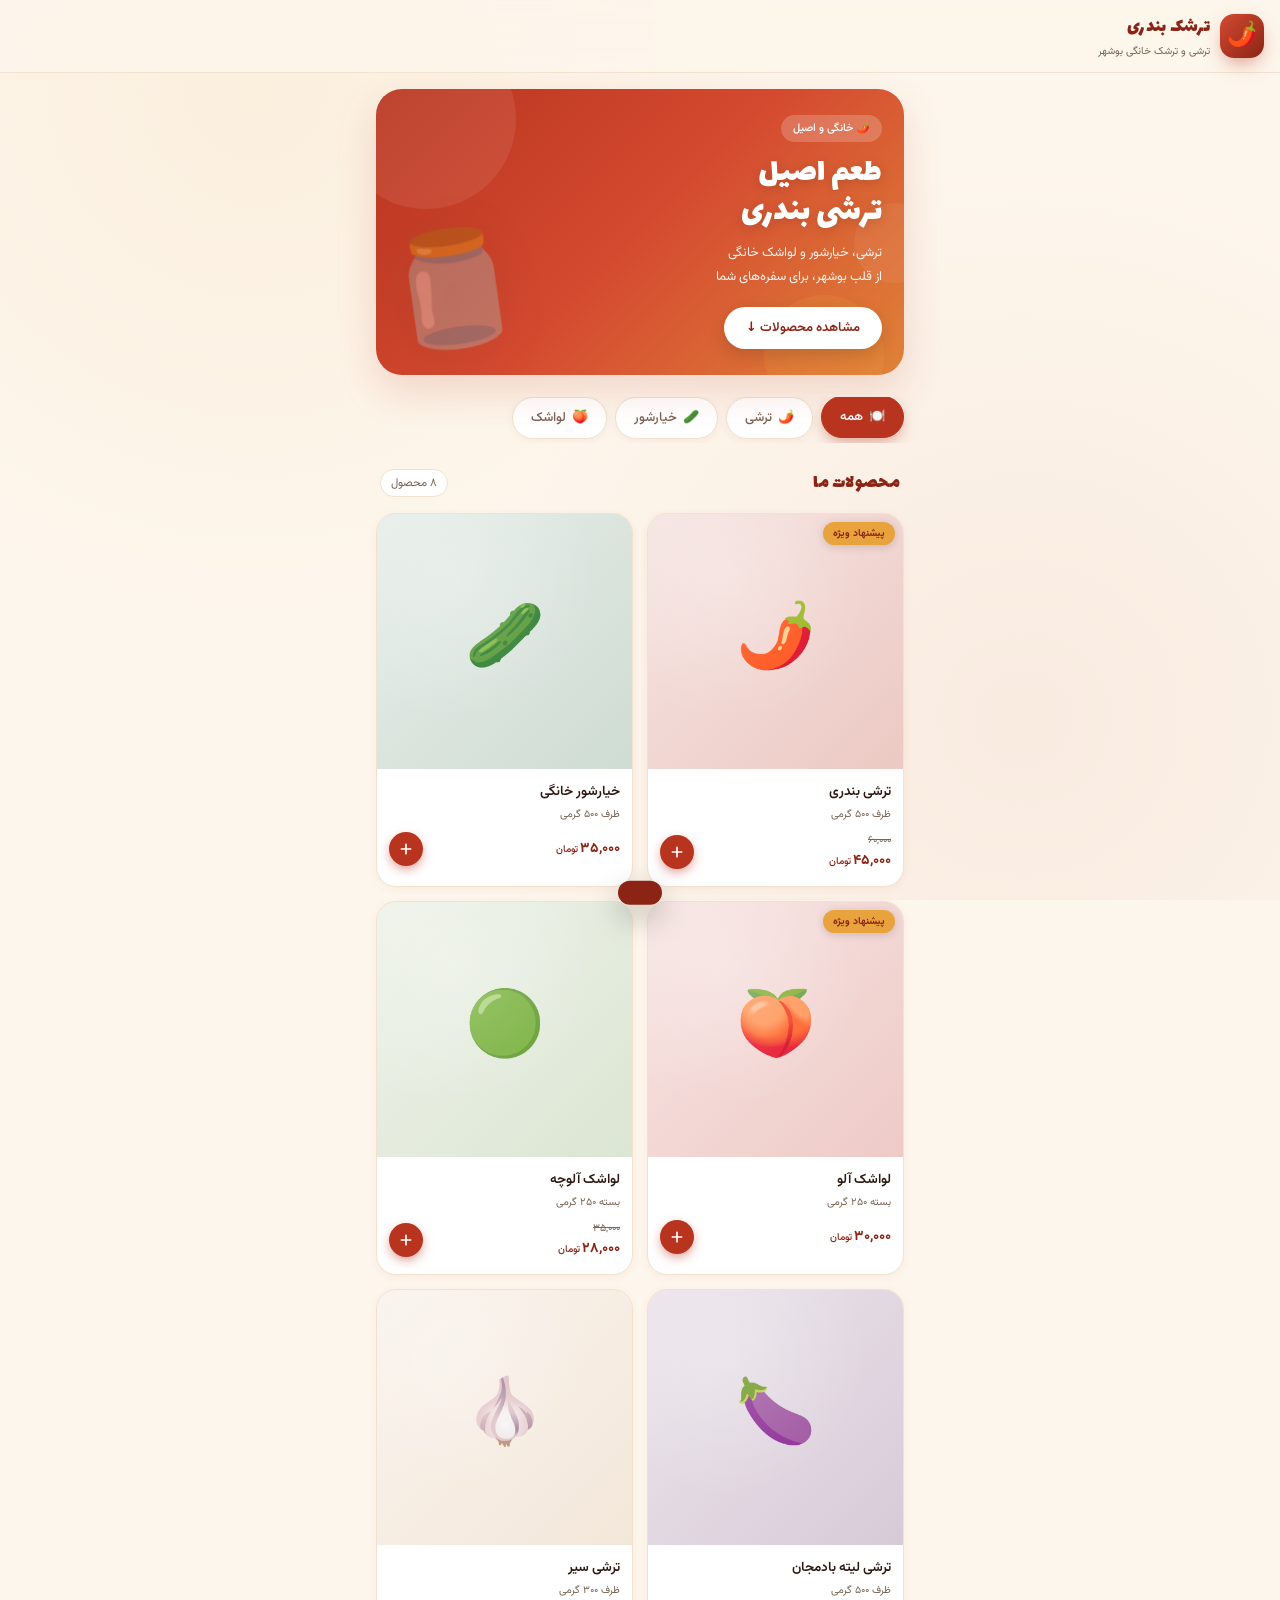
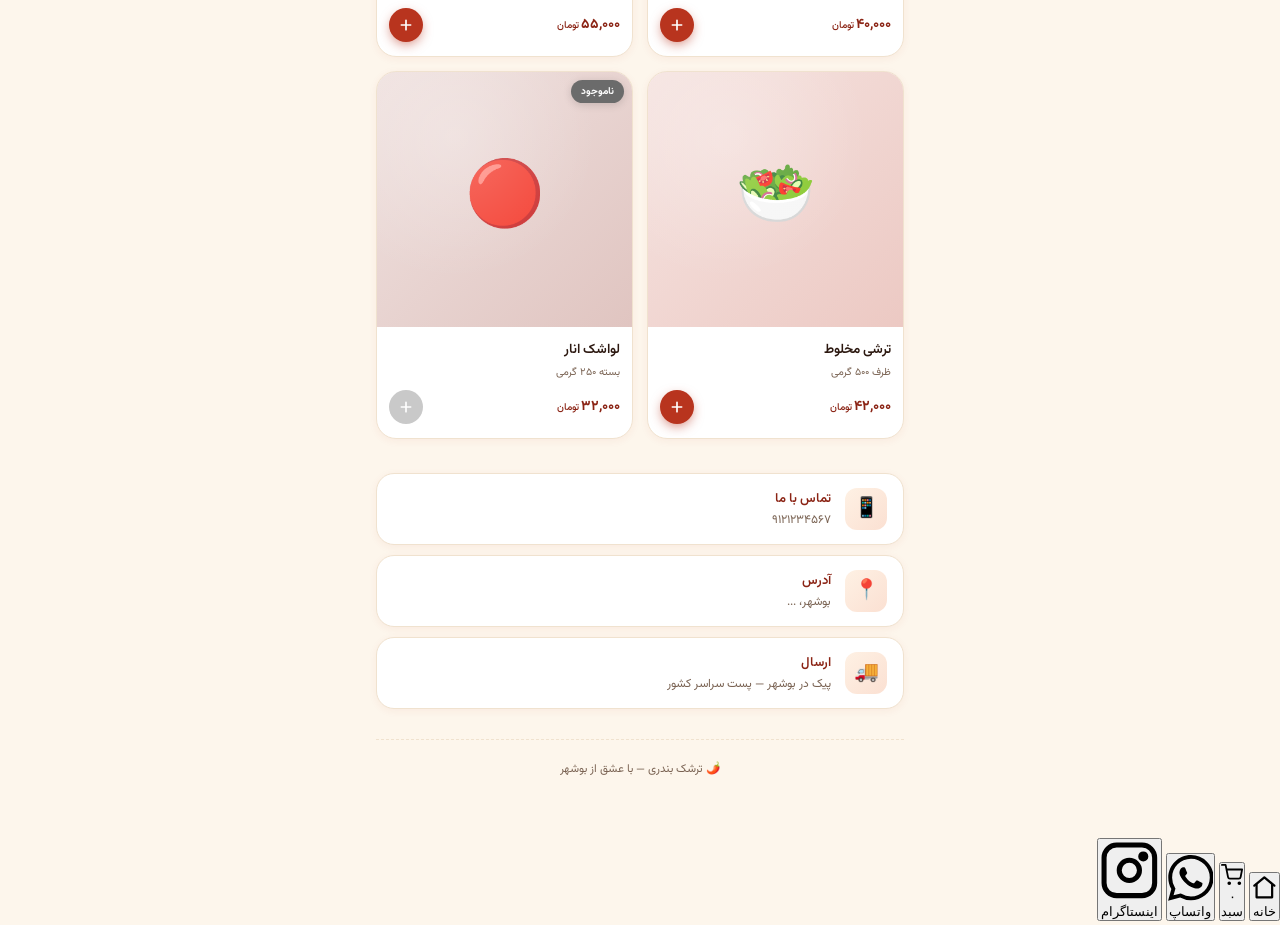
==== index.html @ 6e6221d7 "Update index.html" ====
<!DOCTYPE html>
<html lang="fa" dir="rtl">
<head>
<meta charset="UTF-8">
<meta name="viewport" content="width=device-width,initial-scale=1,viewport-fit=cover">
<meta name="theme-color" content="#b8341e">
<meta name="apple-mobile-web-app-capable" content="yes">
<meta name="apple-mobile-web-app-status-bar-style" content="black-translucent">
<title>ترشک بندری — ترشی و ترشک خانگی</title>
<link rel="manifest" href="manifest.json">
<link rel="icon" href="icon.svg" type="image/svg+xml">
<link rel="preconnect" href="https://fonts.googleapis.com">
<link rel="preconnect" href="https://fonts.gstatic.com" crossorigin>
<link href="https://fonts.googleapis.com/css2?family=Vazirmatn:wght@300;400;500;600;700;800&family=Lalezar&display=swap" rel="stylesheet">
<link rel="stylesheet" href="styles.css">
</head>
<body>

<header class="app-header">
  <div class="logo">
    <div class="logo-icon">🌶️</div>
    <div>
      <h1>ترشک بندری</h1>
      <p id="headerTagline">ترشی و ترشک خانگی بوشهر</p>
    </div>
  </div>
</header>

<main>

  <!-- هیرو -->
  <section class="hero">
    <div class="hero-deco hero-deco-1"></div>
    <div class="hero-deco hero-deco-2"></div>
    <div class="hero-deco hero-deco-3"></div>
    <div class="hero-content">
      <span class="hero-tag">🌶️ خانگی و اصیل</span>
      <h2>طعم اصیل<br>ترشی بندری</h2>
      <p>ترشی، خیارشور و لواشک خانگی<br>از قلب بوشهر، برای سفره‌های شما</p>
      <a href="#products" class="hero-cta">مشاهده محصولات ↓</a>
    </div>
    <div class="hero-visual">
      <span class="hero-jar">🫙</span>
    </div>
  </section>

  <!-- دسته‌بندی -->
  <section class="categories" id="categories"></section>

  <!-- محصولات -->
  <section class="products-section" id="products">
    <div class="section-head">
      <h3>محصولات ما</h3>
      <span class="products-count" id="productsCount"></span>
    </div>
    <div class="products-grid" id="productsGrid"></div>
    <div class="empty-state" id="emptyState" style="display:none">
      <div class="empty-icon">🔍</div>
      <p>محصولی در این دسته پیدا نشد</p>
    </div>
  </section>

  <!-- اطلاعات فروشگاه -->
  <section class="shop-info">
    <div class="info-card">
      <div class="info-icon">📱</div>
      <div>
        <h4>تماس با ما</h4>
        <p id="shopPhoneDisplay">۰۹۱۲ ۱۲۳ ۴۵۶۷</p>
      </div>
    </div>
    <div class="info-card">
      <div class="info-icon">📍</div>
      <div>
        <h4>آدرس</h4>
        <p id="shopAddress">بوشهر</p>
      </div>
    </div>
    <div class="info-card">
      <div class="info-icon">🚚</div>
      <div>
        <h4>ارسال</h4>
        <p>پیک در بوشهر — پست سراسر کشور</p>
      </div>
    </div>
  </section>

  <footer class="app-footer">
    <p>🌶️ ترشک بندری — با عشق از بوشهر</p>
  </footer>

</main>

<!-- منوی پایین ثابت -->
<nav class="bottom-nav">
  <button class="nav-item" id="navHome">
    <svg viewBox="0 0 24 24" fill="none" stroke="currentColor" stroke-width="2" stroke-linecap="round" stroke-linejoin="round">
      <path d="M3 10.5 12 3l9 7.5"/>
      <path d="M5 9.5V21h14V9.5"/>
    </svg>
    <span>خانه</span>
  </button>

  <button class="nav-item" id="navCart">
    <div class="nav-icon-wrap">
      <svg viewBox="0 0 24 24" fill="none" stroke="currentColor" stroke-width="2" stroke-linecap="round" stroke-linejoin="round">
        <circle cx="9" cy="21" r="1"/>
        <circle cx="20" cy="21" r="1"/>
        <path d="M1 1h4l2.68 13.39a2 2 0 0 0 2 1.61h9.72a2 2 0 0 0 2-1.61L23 6H6"/>
      </svg>
      <span class="nav-badge" id="navBadge">۰</span>
    </div>
    <span>سبد</span>
  </button>

  <button class="nav-item" id="navWhatsapp">
    <svg viewBox="0 0 24 24" fill="currentColor">
      <path d="M17.472 14.382c-.297-.149-1.758-.867-2.03-.967-.273-.099-.471-.148-.67.15-.197.297-.767.966-.94 1.164-.173.199-.347.223-.644.075-.297-.15-1.255-.463-2.39-1.475-.883-.788-1.48-1.761-1.653-2.059-.173-.297-.018-.458.13-.606.134-.133.298-.347.446-.52.149-.174.198-.298.298-.497.099-.198.05-.371-.025-.52-.075-.149-.669-1.612-.916-2.207-.242-.579-.487-.5-.669-.51-.173-.008-.371-.01-.57-.01-.198 0-.52.074-.792.372-.272.297-1.04 1.016-1.04 2.479 0 1.462 1.065 2.875 1.213 3.074.149.198 2.096 3.2 5.077 4.487.709.306 1.262.489 1.694.625.712.227 1.36.195 1.871.118.571-.085 1.758-.719 2.006-1.413.248-.694.248-1.289.173-1.413-.074-.124-.272-.198-.57-.347m-5.421 7.403h-.004a9.87 9.87 0 01-5.031-1.378l-.361-.214-3.741.982.998-3.648-.235-.374a9.86 9.86 0 01-1.51-5.26c.001-5.45 4.436-9.884 9.888-9.884 2.64 0 5.122 1.03 6.988 2.898a9.825 9.825 0 012.893 6.994c-.003 5.45-4.437 9.884-9.885 9.884m8.413-18.297A11.815 11.815 0 0012.05 0C5.495 0 .16 5.335.157 11.892c0 2.096.547 4.142 1.588 5.945L.057 24l6.305-1.654a11.882 11.882 0 005.683 1.448h.005c6.554 0 11.89-5.335 11.893-11.893a11.821 11.821 0 00-3.48-8.413z"/>
    </svg>
    <span>واتساپ</span>
  </button>

  <button class="nav-item" id="navInstagram">
    <svg viewBox="0 0 24 24" fill="none" stroke="currentColor" stroke-width="2" stroke-linecap="round" stroke-linejoin="round">
      <rect x="2" y="2" width="20" height="20" rx="5"/>
      <circle cx="12" cy="12" r="4"/>
      <circle cx="17.5" cy="6.5" r="1" fill="currentColor"/>
    </svg>
    <span>اینستاگرام</span>
  </button>
</nav>

<!-- شیت جزئیات محصول -->
<div class="sheet-overlay" id="productSheet">
  <div class="sheet" id="productSheetContent"></div>
</div>

<!-- شیت سبد خرید -->
<div class="sheet-overlay" id="cartSheet">
  <div class="sheet">
    <div class="sheet-handle"></div>
    <div class="sheet-header">
      <h3>🛒 سبد خرید</h3>
      <button class="icon-close" id="closeCart" aria-label="بستن">
        <svg viewBox="0 0 24 24" fill="none" stroke="currentColor" stroke-width="2" stroke-linecap="round">
          <path d="M18 6L6 18M6 6l12 12"/>
        </svg>
      </button>
    </div>
    <div class="cart-body" id="cartBody"></div>
    <div class="cart-footer" id="cartFooter">
      <div class="cart-total-row">
        <span>جمع کل:</span>
        <strong id="cartTotal">۰ تومان</strong>
      </div>
      <button class="checkout-btn" id="checkoutBtn">
        <svg viewBox="0 0 24 24" fill="currentColor"><path d="M17.472 14.382c-.297-.149-1.758-.867-2.03-.967-.273-.099-.471-.148-.67.15-.197.297-.767.966-.94 1.164-.173.199-.347.223-.644.075-.297-.15-1.255-.463-2.39-1.475-.883-.788-1.48-1.761-1.653-2.059-.173-.297-.018-.458.13-.606.134-.133.298-.347.446-.52.149-.174.198-.298.298-.497.099-.198.05-.371-.025-.52-.075-.149-.669-1.612-.916-2.207-.242-.579-.487-.5-.669-.51-.173-.008-.371-.01-.57-.01-.198 0-.52.074-.792.372-.272.297-1.04 1.016-1.04 2.479 0 1.462 1.065 2.875 1.213 3.074.149.198 2.096 3.2 5.077 4.487.709.306 1.262.489 1.694.625.712.227 1.36.195 1.871.118.571-.085 1.758-.719 2.006-1.413.248-.694.248-1.289.173-1.413-.074-.124-.272-.198-.57-.347m-5.421 7.403h-.004a9.87 9.87 0 01-5.031-1.378l-.361-.214-3.741.982.998-3.648-.235-.374a9.86 9.86 0 01-1.51-5.26c.001-5.45 4.436-9.884 9.888-9.884 2.64 0 5.122 1.03 6.988 2.898a9.825 9.825 0 012.893 6.994c-.003 5.45-4.437 9.884-9.885 9.884m8.413-18.297A11.815 11.815 0 0012.05 0C5.495 0 .16 5.335.157 11.892c0 2.096.547 4.142 1.588 5.945L.057 24l6.305-1.654a11.882 11.882 0 005.683 1.448h.005c6.554 0 11.89-5.335 11.893-11.893a11.821 11.821 0 00-3.48-8.413z"/></svg>
        ثبت سفارش در واتساپ
      </button>
    </div>
  </div>
</div>

<!-- Toast -->
<div class="toast" id="toast"></div>

<script src="products.js"></script>
<script src="app.js"></script>
</body>
</html>
---- styles.css ----
*{margin:0;padding:0;box-sizing:border-box;-webkit-tap-highlight-color:transparent}

:root{
  --bg:#fdf6ec;
  --card:#ffffff;
  --primary:#b8341e;
  --primary-light:#d44a30;
  --primary-dark:#8b2415;
  --mustard:#e8a33d;
  --mustard-light:#f5c76e;
  --text:#2c1810;
  --text-soft:#7a6353;
  --border:#f0e2cf;
  --success:#4a7c59;
  --shadow-sm:0 2px 8px rgba(184,52,30,.06);
  --shadow-md:0 8px 24px rgba(184,52,30,.1);
  --shadow-lg:0 16px 40px rgba(184,52,30,.16);
}

html,body{height:100%}
body{
  font-family:'Vazirmatn',system-ui,-apple-system,sans-serif;
  background:var(--bg);
  color:var(--text);
  min-height:100dvh;
  overflow-x:clip;
  -webkit-font-smoothing:antialiased;
  padding-bottom:env(safe-area-inset-bottom);
  background-image:
    radial-gradient(circle at 20% 10%, rgba(232,163,61,.08), transparent 40%),
    radial-gradient(circle at 80% 80%, rgba(184,52,30,.06), transparent 45%);
  background-attachment:fixed;
}

/* ══════════ هدر ══════════ */
.app-header{
  position:sticky;top:0;z-index:50;
  display:flex;justify-content:space-between;align-items:center;
  padding:12px 16px;
  padding-top:calc(12px + env(safe-area-inset-top));
  background:rgba(253,246,236,.92);
  backdrop-filter:blur(24px) saturate(180%);
  -webkit-backdrop-filter:blur(24px) saturate(180%);
  border-bottom:1px solid var(--border);
  transition:box-shadow .3s,background .3s;
}
.app-header.scrolled{
  box-shadow:0 4px 20px rgba(184,52,30,.08);
  background:rgba(253,246,236,.98);
  border-bottom-color:transparent;
}
.logo{display:flex;align-items:center;gap:10px}
.logo-icon{
  width:44px;height:44px;border-radius:14px;
  display:grid;place-items:center;font-size:24px;
  background:linear-gradient(135deg,#d44a30,#8b2415);
  box-shadow:0 8px 20px -6px rgba(184,52,30,.6);
}
.app-header h1{
  font-family:'Lalezar','Vazirmatn',sans-serif;
  font-size:19px;font-weight:400;letter-spacing:.3px;
  color:var(--primary-dark);
}
#headerTagline{font-size:10.5px;color:var(--text-soft);margin-top:1px}

.cart-btn{
  position:relative;
  width:46px;height:46px;border-radius:50%;
  background:var(--primary);
  border:none;cursor:pointer;color:#fff;
  display:grid;place-items:center;
  box-shadow:0 8px 20px -6px rgba(184,52,30,.7);
  transition:transform .2s;
}
.cart-btn:active{transform:scale(.92)}
.cart-btn svg{width:22px;height:22px}
.cart-badge{
  position:absolute;top:-4px;left:-4px;
  min-width:22px;height:22px;border-radius:11px;
  background:var(--mustard);
  color:var(--primary-dark);
  display:none;align-items:center;justify-content:center;
  font-size:11px;font-weight:700;
  padding:0 6px;
  box-shadow:0 2px 8px rgba(0,0,0,.2);
  border:2px solid var(--bg);
}
.cart-badge.show{display:flex}

/* ══════════ محتوا ══════════ */
main{padding:0 16px 40px;max-width:560px;margin:0 auto}

/* ══════════ هیرو ══════════ */
.hero{
  position:relative;margin-top:16px;
  padding:26px 22px;
  border-radius:26px;
  background:
    linear-gradient(135deg,#b8341e 0%,#d44a30 50%,#e8a33d 130%);
  color:#fff;overflow:hidden;
  box-shadow:var(--shadow-lg);
}
.hero-deco{
  position:absolute;border-radius:50%;
  background:rgba(255,255,255,.08);
  pointer-events:none;
}
.hero-deco-1{width:180px;height:180px;top:-60px;left:-40px}
.hero-deco-2{width:120px;height:120px;bottom:-40px;right:20px;background:rgba(232,163,61,.18)}
.hero-deco-3{width:80px;height:80px;top:40%;right:-30px;background:rgba(255,255,255,.06)}

.hero-content{position:relative;z-index:2;max-width:75%}
.hero-tag{
  display:inline-block;
  padding:5px 12px;border-radius:99px;
  background:rgba(255,255,255,.2);
  font-size:11px;font-weight:500;
  margin-bottom:12px;
  backdrop-filter:blur(10px);
}
.hero h2{
  font-family:'Lalezar','Vazirmatn',sans-serif;
  font-size:30px;font-weight:400;line-height:1.15;
  margin-bottom:10px;letter-spacing:.3px;
  text-shadow:0 2px 12px rgba(0,0,0,.15);
}
.hero p{
  font-size:13px;line-height:1.8;
  opacity:.92;margin-bottom:18px;
}
.hero-cta{
  display:inline-block;
  padding:11px 22px;border-radius:99px;
  background:#fff;color:var(--primary-dark);
  font-family:inherit;font-size:13px;font-weight:600;
  text-decoration:none;cursor:pointer;
  box-shadow:0 6px 18px rgba(0,0,0,.15);
  transition:transform .2s;
}
.hero-cta:active{transform:scale(.96)}

.hero-visual{
  position:absolute;bottom:-10px;left:10px;z-index:1;
  pointer-events:none;
}
.hero-jar{
  display:inline-block;
  font-size:110px;
  opacity:.35;
  filter:drop-shadow(0 10px 30px rgba(0,0,0,.2));
  transform:rotate(-8deg);
  animation:jarFloat 4s ease-in-out infinite;
}
@keyframes jarFloat{
  0%,100%{transform:rotate(-8deg) translateY(0)}
  50%{transform:rotate(-12deg) translateY(-8px)}
}

/* ══════════ دسته‌بندی ══════════ */
.categories{
  display:flex;gap:8px;
  margin:22px -16px 0;
  padding:0 16px 4px;
  overflow-x:auto;
  scrollbar-width:none;
  scroll-behavior:smooth;
}
.categories::-webkit-scrollbar{display:none}

.cat-pill{
  flex-shrink:0;
  padding:10px 18px;border-radius:99px;
  background:var(--card);
  border:1.5px solid var(--border);
  font-family:inherit;font-size:13px;font-weight:500;
  color:var(--text-soft);cursor:pointer;
  display:flex;align-items:center;gap:6px;
  transition:all .25s;
  box-shadow:var(--shadow-sm);
}
.cat-pill.active{
  background:var(--primary);
  border-color:var(--primary);
  color:#fff;
  box-shadow:0 6px 16px -4px rgba(184,52,30,.5);
  transform:translateY(-1px);
}
.cat-pill:active{transform:scale(.96)}

/* ══════════ بخش محصولات ══════════ */
.products-section{margin-top:24px}
.section-head{
  display:flex;justify-content:space-between;align-items:center;
  margin-bottom:14px;padding:0 4px;
}
.section-head h3{
  font-family:'Lalezar','Vazirmatn',sans-serif;
  font-size:20px;font-weight:400;
  color:var(--primary-dark);letter-spacing:.3px;
}
.products-count{
  font-size:11.5px;color:var(--text-soft);
  background:var(--card);
  padding:4px 10px;border-radius:99px;
  border:1px solid var(--border);
}

.products-grid{
  display:grid;
  grid-template-columns:repeat(2,1fr);
  gap:12px;
}

/* کارت محصول */
.product-card{
  background:var(--card);
  border-radius:20px;
  overflow:hidden;
  border:1px solid var(--border);
  box-shadow:var(--shadow-sm);
  transition:transform .25s,box-shadow .25s;
  cursor:pointer;
  position:relative;
  animation:cardIn .4s cubic-bezier(.22,1,.36,1) both;
}
.product-card:active{transform:scale(.97)}
.product-card:hover{box-shadow:var(--shadow-md);transform:translateY(-2px)}
@keyframes cardIn{
  from{opacity:0;transform:translateY(10px)}
  to{opacity:1;transform:translateY(0)}
}

.product-img{
  position:relative;
  aspect-ratio:1/1;
  display:grid;place-items:center;
  font-size:64px;
  overflow:hidden;
}
.product-img::after{
  content:'';position:absolute;inset:0;
  background:radial-gradient(circle at 30% 25%, rgba(255,255,255,.25), transparent 55%);
  pointer-events:none;
}
.product-img img{
  width:100%;height:100%;object-fit:cover;
}

.product-badge{
  position:absolute;top:8px;right:8px;
  padding:4px 10px;border-radius:99px;
  font-size:10px;font-weight:700;
  background:var(--mustard);
  color:var(--primary-dark);
  box-shadow:0 2px 8px rgba(0,0,0,.15);
  z-index:2;
}
.product-badge.out{
  background:#6b6b6b;color:#fff;
}

.product-body{padding:12px 12px 14px}
.product-name{
  font-size:13.5px;font-weight:600;
  color:var(--text);
  margin-bottom:4px;
  white-space:nowrap;overflow:hidden;text-overflow:ellipsis;
}
.product-unit{
  font-size:10.5px;color:var(--text-soft);
  margin-bottom:9px;
}
.product-price-row{
  display:flex;align-items:center;justify-content:space-between;
  gap:6px;
}
.product-prices{display:flex;flex-direction:column;gap:1px}
.product-old{
  font-size:10.5px;color:var(--text-soft);
  text-decoration:line-through;
}
.product-price{
  font-size:14px;font-weight:700;
  color:var(--primary-dark);
}
.product-price span{font-size:10px;font-weight:500;margin-right:2px}

.add-btn{
  width:34px;height:34px;flex-shrink:0;
  border-radius:50%;border:none;cursor:pointer;
  background:var(--primary);color:#fff;
  display:grid;place-items:center;
  box-shadow:0 4px 12px -2px rgba(184,52,30,.6);
  transition:transform .18s;
}
.add-btn svg{width:16px;height:16px}
.add-btn:active{transform:scale(.85)}
.add-btn:disabled{background:#c9c9c9;box-shadow:none}

/* ══════════ حالت خالی ══════════ */
.empty-state{
  text-align:center;padding:50px 20px;
  color:var(--text-soft);
}
.empty-icon{font-size:44px;margin-bottom:10px;opacity:.6}
.empty-state p{font-size:13px}

/* ══════════ اطلاعات فروشگاه ══════════ */
.shop-info{
  margin-top:34px;
  display:flex;flex-direction:column;gap:10px;
}
.info-card{
  display:flex;align-items:center;gap:14px;
  padding:14px 16px;
  background:var(--card);
  border-radius:18px;
  border:1px solid var(--border);
  box-shadow:var(--shadow-sm);
}
.info-icon{
  width:42px;height:42px;flex-shrink:0;
  border-radius:12px;
  display:grid;place-items:center;
  font-size:20px;
  background:linear-gradient(135deg,#fef1e4,#fbe0d2);
}
.info-card h4{font-size:13px;font-weight:600;margin-bottom:2px;color:var(--primary-dark)}
.info-card p{font-size:12px;color:var(--text-soft);line-height:1.5}

/* ══════════ فوتر ══════════ */
.app-footer{
  text-align:center;
  margin-top:30px;padding:20px 0;
  font-size:11.5px;color:var(--text-soft);
  border-top:1px dashed var(--border);
}

/* ══════════ Sheet (پنل کشویی) ══════════ */
.sheet-overlay{
  position:fixed;inset:0;z-index:100;
  background:rgba(44,24,16,.5);
  backdrop-filter:blur(4px);
  -webkit-backdrop-filter:blur(4px);
  opacity:0;pointer-events:none;
  transition:opacity .3s;
}
.sheet-overlay.open{opacity:1;pointer-events:auto}

.sheet{
  position:fixed;left:0;right:0;bottom:0;
  max-height:92vh;
  background:var(--bg);
  border-radius:26px 26px 0 0;
  transform:translateY(100%);
  transition:transform .4s cubic-bezier(.22,1,.36,1);
  overflow-y:auto;
  -webkit-overflow-scrolling:touch;
  padding-bottom:calc(20px + env(safe-area-inset-bottom));
}
.sheet-overlay.open .sheet{transform:translateY(0)}

.sheet-handle{
  width:40px;height:4px;border-radius:2px;
  background:var(--border);
  margin:10px auto 0;
}

.sheet-header{
  display:flex;justify-content:space-between;align-items:center;
  padding:14px 20px 6px;
}
.sheet-header h3{
  font-family:'Lalezar','Vazirmatn',sans-serif;
  font-size:18px;font-weight:400;color:var(--primary-dark);
}
.icon-close{
  width:34px;height:34px;border-radius:50%;
  background:var(--card);border:1px solid var(--border);
  display:grid;place-items:center;
  cursor:pointer;color:var(--text-soft);
  transition:transform .2s;
}
.icon-close:active{transform:scale(.9)}
.icon-close svg{width:16px;height:16px}

/* ══════════ جزئیات محصول ══════════ */
.product-detail{padding:0 0 20px}

.detail-img{
  position:relative;
  width:100%;aspect-ratio:1.1/1;
  margin-top:10px;
  display:grid;place-items:center;
  font-size:120px;
  overflow:hidden;
  border-radius:22px;
  margin-left:16px;margin-right:16px;
  width:calc(100% - 32px);
}
.detail-img img{
  width:100%;height:100%;object-fit:cover;
  border-radius:22px;
}
.detail-badge{
  position:absolute;top:12px;right:12px;
  padding:6px 14px;border-radius:99px;
  font-size:11.5px;font-weight:700;
  background:var(--mustard);color:var(--primary-dark);
  box-shadow:0 4px 12px rgba(0,0,0,.15);
  z-index:2;
}

.detail-body{padding:18px 20px 0}
.detail-name{
  font-family:'Lalezar','Vazirmatn',sans-serif;
  font-size:24px;font-weight:400;
  color:var(--primary-dark);margin-bottom:6px;
}
.detail-unit{
  font-size:12px;color:var(--text-soft);
  margin-bottom:14px;
}

.detail-price-row{
  display:flex;align-items:baseline;gap:10px;
  padding:14px 0;
  border-top:1px dashed var(--border);
  border-bottom:1px dashed var(--border);
  margin-bottom:16px;
}
.detail-price{
  font-size:22px;font-weight:800;
  color:var(--primary);
}
.detail-price span{font-size:12px;font-weight:500;margin-right:2px}
.detail-old{
  font-size:13px;color:var(--text-soft);
  text-decoration:line-through;
}
.detail-discount{
  margin-right:auto;
  font-size:11px;font-weight:700;
  background:var(--success);color:#fff;
  padding:4px 10px;border-radius:99px;
}

.detail-desc{
  font-size:13.5px;line-height:1.9;
  color:var(--text);margin-bottom:14px;
}
.detail-ingredients{
  background:var(--card);
  border:1px solid var(--border);
  border-radius:14px;
  padding:12px 14px;margin-bottom:16px;
}
.detail-ingredients h5{
  font-size:11.5px;font-weight:600;
  color:var(--text-soft);margin-bottom:4px;
}
.detail-ingredients p{font-size:12.5px;color:var(--text)}

.detail-actions{
  display:flex;gap:10px;align-items:center;
  padding:0 20px;
  margin-top:20px;
}

.qty-control{
  display:flex;align-items:center;gap:0;
  background:var(--card);
  border:1.5px solid var(--border);
  border-radius:14px;
  overflow:hidden;
}
.qty-btn{
  width:44px;height:48px;
  background:transparent;border:none;cursor:pointer;
  color:var(--primary);font-size:20px;font-weight:600;
  display:grid;place-items:center;
  transition:background .2s;
}
.qty-btn:active{background:var(--bg)}
.qty-btn:disabled{opacity:.3}
.qty-value{
  min-width:36px;text-align:center;
  font-size:15px;font-weight:700;
  color:var(--text);
}

.detail-add{
  flex:1;height:48px;
  border-radius:14px;border:none;
  background:var(--primary);color:#fff;
  font-family:inherit;font-size:14px;font-weight:600;
  cursor:pointer;display:flex;align-items:center;justify-content:center;gap:8px;
  box-shadow:0 8px 20px -6px rgba(184,52,30,.6);
  transition:transform .2s;
}
.detail-add:active{transform:scale(.97)}
.detail-add svg{width:18px;height:18px}
.detail-add:disabled{background:#c9c9c9;box-shadow:none}

/* ══════════ سبد خرید ══════════ */
.cart-body{padding:6px 20px 10px;min-height:100px}
.cart-empty{
  text-align:center;padding:40px 20px;
  color:var(--text-soft);
}
.cart-empty-icon{
  font-size:56px;margin-bottom:12px;
  opacity:.5;
}
.cart-empty p{font-size:14px;margin-bottom:4px}
.cart-empty small{font-size:11.5px;opacity:.7}

.cart-item{
  display:flex;align-items:center;gap:12px;
  padding:12px 0;
  border-bottom:1px solid var(--border);
}
.cart-item:last-child{border-bottom:none}

.cart-item-img{
  width:54px;height:54px;flex-shrink:0;
  border-radius:12px;
  display:grid;place-items:center;
  font-size:26px;
  overflow:hidden;
}
.cart-item-img img{width:100%;height:100%;object-fit:cover}

.cart-item-info{flex:1;min-width:0}
.cart-item-name{
  font-size:13px;font-weight:600;
  margin-bottom:3px;
  white-space:nowrap;overflow:hidden;text-overflow:ellipsis;
}
.cart-item-price{
  font-size:11.5px;color:var(--text-soft);
}

.cart-item-qty{
  display:flex;align-items:center;
  background:var(--card);
  border:1px solid var(--border);
  border-radius:10px;
  overflow:hidden;
}
.cart-item-qty button{
  width:30px;height:30px;
  background:transparent;border:none;cursor:pointer;
  color:var(--primary);font-size:16px;font-weight:700;
  display:grid;place-items:center;
}
.cart-item-qty button:active{background:var(--bg)}
.cart-item-qty span{
  min-width:24px;text-align:center;
  font-size:12.5px;font-weight:700;
}

.cart-footer{
  padding:14px 20px 4px;
  border-top:1px solid var(--border);
  margin-top:8px;
}
.cart-total-row{
  display:flex;justify-content:space-between;align-items:center;
  margin-bottom:14px;
}
.cart-total-row span{font-size:13.5px;color:var(--text-soft)}
.cart-total-row strong{
  font-size:18px;font-weight:800;
  color:var(--primary-dark);
}

.checkout-btn{
  width:100%;height:54px;
  border-radius:16px;border:none;
  background:#25D366;color:#fff;
  font-family:inherit;font-size:14.5px;font-weight:700;
  cursor:pointer;display:flex;align-items:center;justify-content:center;gap:10px;
  box-shadow:0 10px 24px -6px rgba(37,211,102,.5);
  transition:transform .2s;
}
.checkout-btn:active{transform:scale(.98)}
.checkout-btn svg{width:22px;height:22px}

/* ══════════ Toast ══════════ */
.toast{
  position:fixed;bottom:24px;left:50%;
  transform:translate(-50%,120%);
  background:var(--primary-dark);color:#fff;
  padding:12px 22px;border-radius:99px;
  font-size:13px;font-weight:500;
  box-shadow:0 12px 30px rgba(0,0,0,.25);
  z-index:200;
  transition:transform .35s cubic-bezier(.22,1,.36,1);
  display:flex;align-items:center;gap:8px;
  white-space:nowrap;
  padding-bottom:calc(12px);
}
.toast.show{transform:translate(-50%,0)}
.toast-icon{font-size:16px}

/* ══════════ ریسپانسیو ══════════ */
@media (min-width:480px){
  .products-grid{gap:14px}
  .hero h2{font-size:34px}
}
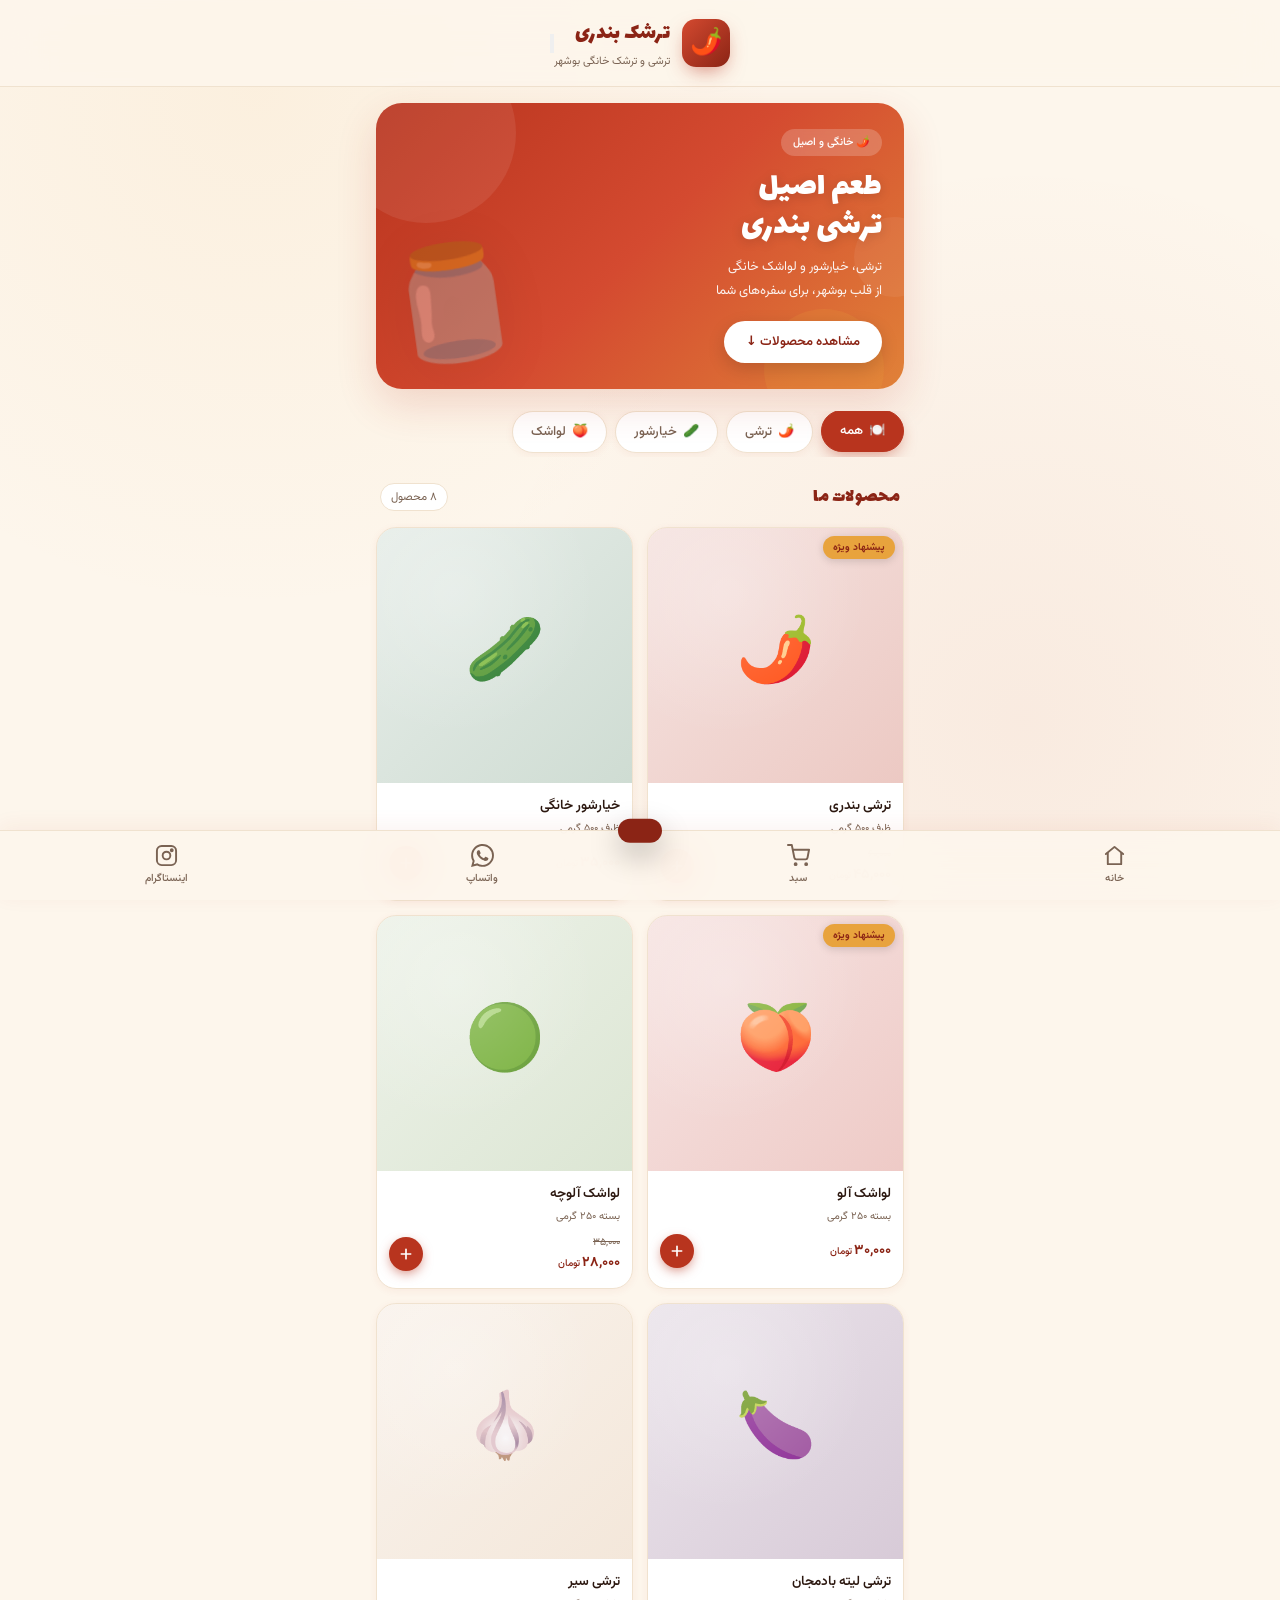
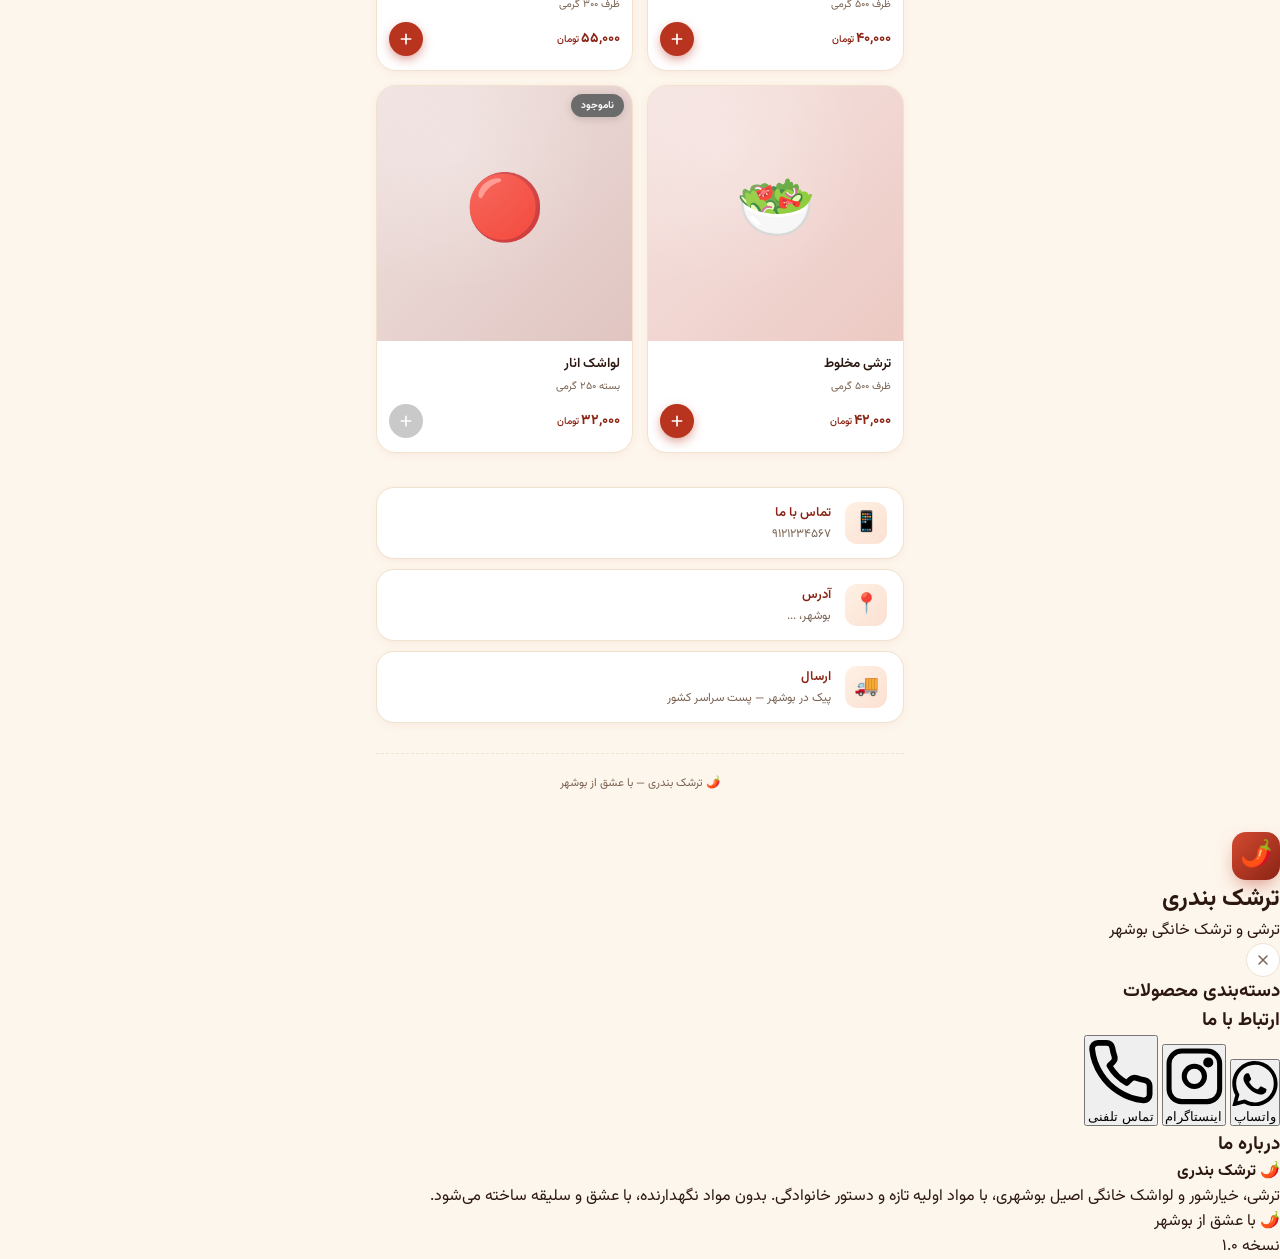
==== commit 1d112ee2: "Update index.html" ====
--- a/index.html
+++ b/index.html
@@ -24,6 +24,11 @@
       <p id="headerTagline">ترشی و ترشک خانگی بوشهر</p>
     </div>
   </div>
+  <button class="hamburger" id="hamburgerBtn" aria-label="منو">
+    <svg viewBox="0 0 24 24" fill="none" stroke="currentColor" stroke-width="2.2" stroke-linecap="round" stroke-linejoin="round">
+      <path d="M4 7h16M4 12h16M4 17h16"/>
+    </svg>
+  </button>
 </header>
 
 <main>
@@ -129,6 +134,67 @@
     <span>اینستاگرام</span>
   </button>
 </nav>
+
+<!-- منوی کناری (Drawer) -->
+<div class="drawer-overlay" id="drawerOverlay"></div>
+<aside class="drawer" id="drawer">
+  <div class="drawer-header">
+    <div class="logo-icon">🌶️</div>
+    <div class="drawer-brand">
+      <h2>ترشک بندری</h2>
+      <p>ترشی و ترشک خانگی بوشهر</p>
+    </div>
+    <button class="icon-close" id="closeDrawer" aria-label="بستن">
+      <svg viewBox="0 0 24 24" fill="none" stroke="currentColor" stroke-width="2.2" stroke-linecap="round">
+        <path d="M18 6L6 18M6 6l12 12"/>
+      </svg>
+    </button>
+  </div>
+
+  <div class="drawer-section">
+    <h3 class="drawer-title">دسته‌بندی محصولات</h3>
+    <div class="drawer-cats" id="drawerCats"></div>
+  </div>
+
+  <div class="drawer-section">
+    <h3 class="drawer-title">ارتباط با ما</h3>
+    <button class="drawer-item" id="drawerWhatsapp">
+      <svg viewBox="0 0 24 24" fill="currentColor">
+        <path d="M17.472 14.382c-.297-.149-1.758-.867-2.03-.967-.273-.099-.471-.148-.67.15-.197.297-.767.966-.94 1.164-.173.199-.347.223-.644.075-.297-.15-1.255-.463-2.39-1.475-.883-.788-1.48-1.761-1.653-2.059-.173-.297-.018-.458.13-.606.134-.133.298-.347.446-.52.149-.174.198-.298.298-.497.099-.198.05-.371-.025-.52-.075-.149-.669-1.612-.916-2.207-.242-.579-.487-.5-.669-.51-.173-.008-.371-.01-.57-.01-.198 0-.52.074-.792.372-.272.297-1.04 1.016-1.04 2.479 0 1.462 1.065 2.875 1.213 3.074.149.198 2.096 3.2 5.077 4.487.709.306 1.262.489 1.694.625.712.227 1.36.195 1.871.118.571-.085 1.758-.719 2.006-1.413.248-.694.248-1.289.173-1.413-.074-.124-.272-.198-.57-.347m-5.421 7.403h-.004a9.87 9.87 0 01-5.031-1.378l-.361-.214-3.741.982.998-3.648-.235-.374a9.86 9.86 0 01-1.51-5.26c.001-5.45 4.436-9.884 9.888-9.884 2.64 0 5.122 1.03 6.988 2.898a9.825 9.825 0 012.893 6.994c-.003 5.45-4.437 9.884-9.885 9.884m8.413-18.297A11.815 11.815 0 0012.05 0C5.495 0 .16 5.335.157 11.892c0 2.096.547 4.142 1.588 5.945L.057 24l6.305-1.654a11.882 11.882 0 005.683 1.448h.005c6.554 0 11.89-5.335 11.893-11.893a11.821 11.821 0 00-3.48-8.413z"/>
+      </svg>
+      <span>واتساپ</span>
+    </button>
+    <button class="drawer-item" id="drawerInstagram">
+      <svg viewBox="0 0 24 24" fill="none" stroke="currentColor" stroke-width="2" stroke-linecap="round" stroke-linejoin="round">
+        <rect x="2" y="2" width="20" height="20" rx="5"/>
+        <circle cx="12" cy="12" r="4"/>
+        <circle cx="17.5" cy="6.5" r="1" fill="currentColor"/>
+      </svg>
+      <span>اینستاگرام</span>
+    </button>
+    <button class="drawer-item" id="drawerPhone">
+      <svg viewBox="0 0 24 24" fill="none" stroke="currentColor" stroke-width="2" stroke-linecap="round" stroke-linejoin="round">
+        <path d="M22 16.92v3a2 2 0 0 1-2.18 2 19.79 19.79 0 0 1-8.63-3.07 19.5 19.5 0 0 1-6-6 19.79 19.79 0 0 1-3.07-8.67A2 2 0 0 1 4.11 2h3a2 2 0 0 1 2 1.72c.13.96.36 1.9.7 2.81a2 2 0 0 1-.45 2.11L8.09 9.91a16 16 0 0 0 6 6l1.27-1.27a2 2 0 0 1 2.11-.45c.91.34 1.85.57 2.81.7A2 2 0 0 1 22 16.92z"/>
+      </svg>
+      <span>تماس تلفنی</span>
+    </button>
+  </div>
+
+  <div class="drawer-section">
+    <h3 class="drawer-title">درباره ما</h3>
+    <p class="drawer-about">
+      🌶️ <strong>ترشک بندری</strong><br>
+      ترشی، خیارشور و لواشک خانگی اصیل بوشهری،
+      با مواد اولیه تازه و دستور خانوادگی.
+      بدون مواد نگهدارنده، با عشق و سلیقه ساخته می‌شود.
+    </p>
+  </div>
+
+  <div class="drawer-footer">
+    <p>🌶️ با عشق از بوشهر</p>
+    <p class="drawer-version">نسخه ۱.۰</p>
+  </div>
+</aside>
 
 <!-- شیت جزئیات محصول -->
 <div class="sheet-overlay" id="productSheet">
--- a/styles.css
+++ b/styles.css
@@ -15,6 +15,7 @@
   --shadow-sm:0 2px 8px rgba(184,52,30,.06);
   --shadow-md:0 8px 24px rgba(184,52,30,.1);
   --shadow-lg:0 16px 40px rgba(184,52,30,.16);
+  --nav-h:70px;
 }
 
 html,body{height:100%}
@@ -23,9 +24,8 @@
   background:var(--bg);
   color:var(--text);
   min-height:100dvh;
-  overflow-x:clip;
   -webkit-font-smoothing:antialiased;
-  padding-bottom:env(safe-area-inset-bottom);
+  padding-bottom:calc(var(--nav-h) + env(safe-area-inset-bottom) + 20px);
   background-image:
     radial-gradient(circle at 20% 10%, rgba(232,163,61,.08), transparent 40%),
     radial-gradient(circle at 80% 80%, rgba(184,52,30,.06), transparent 45%);
@@ -34,61 +34,30 @@
 
 /* ══════════ هدر ══════════ */
 .app-header{
-  position:sticky;top:0;z-index:50;
-  display:flex;justify-content:space-between;align-items:center;
-  padding:12px 16px;
-  padding-top:calc(12px + env(safe-area-inset-top));
+  display:flex;justify-content:center;align-items:center;
+  padding:16px 16px;
+  padding-top:calc(16px + env(safe-area-inset-top));
   background:rgba(253,246,236,.92);
-  backdrop-filter:blur(24px) saturate(180%);
-  -webkit-backdrop-filter:blur(24px) saturate(180%);
+  backdrop-filter:blur(20px) saturate(160%);
+  -webkit-backdrop-filter:blur(20px) saturate(160%);
   border-bottom:1px solid var(--border);
-  transition:box-shadow .3s,background .3s;
-}
-.app-header.scrolled{
-  box-shadow:0 4px 20px rgba(184,52,30,.08);
-  background:rgba(253,246,236,.98);
-  border-bottom-color:transparent;
-}
-.logo{display:flex;align-items:center;gap:10px}
+}
+.logo{display:flex;align-items:center;gap:12px}
 .logo-icon{
-  width:44px;height:44px;border-radius:14px;
-  display:grid;place-items:center;font-size:24px;
+  width:48px;height:48px;border-radius:14px;
+  display:grid;place-items:center;font-size:26px;
   background:linear-gradient(135deg,#d44a30,#8b2415);
   box-shadow:0 8px 20px -6px rgba(184,52,30,.6);
 }
 .app-header h1{
   font-family:'Lalezar','Vazirmatn',sans-serif;
-  font-size:19px;font-weight:400;letter-spacing:.3px;
+  font-size:22px;font-weight:400;letter-spacing:.3px;
   color:var(--primary-dark);
 }
-#headerTagline{font-size:10.5px;color:var(--text-soft);margin-top:1px}
-
-.cart-btn{
-  position:relative;
-  width:46px;height:46px;border-radius:50%;
-  background:var(--primary);
-  border:none;cursor:pointer;color:#fff;
-  display:grid;place-items:center;
-  box-shadow:0 8px 20px -6px rgba(184,52,30,.7);
-  transition:transform .2s;
-}
-.cart-btn:active{transform:scale(.92)}
-.cart-btn svg{width:22px;height:22px}
-.cart-badge{
-  position:absolute;top:-4px;left:-4px;
-  min-width:22px;height:22px;border-radius:11px;
-  background:var(--mustard);
-  color:var(--primary-dark);
-  display:none;align-items:center;justify-content:center;
-  font-size:11px;font-weight:700;
-  padding:0 6px;
-  box-shadow:0 2px 8px rgba(0,0,0,.2);
-  border:2px solid var(--bg);
-}
-.cart-badge.show{display:flex}
+#headerTagline{font-size:11px;color:var(--text-soft);margin-top:2px}
 
 /* ══════════ محتوا ══════════ */
-main{padding:0 16px 40px;max-width:560px;margin:0 auto}
+main{padding:0 16px 20px;max-width:560px;margin:0 auto}
 
 /* ══════════ هیرو ══════════ */
 .hero{
@@ -211,7 +180,6 @@
   gap:12px;
 }
 
-/* کارت محصول */
 .product-card{
   background:var(--card);
   border-radius:20px;
@@ -336,9 +304,60 @@
   border-top:1px dashed var(--border);
 }
 
+/* ══════════ منوی پایین ثابت ══════════ */
+.bottom-nav{
+  position:fixed;
+  bottom:0;left:0;right:0;
+  z-index:80;
+  display:flex;
+  justify-content:space-around;
+  align-items:center;
+  padding:8px 8px calc(8px + env(safe-area-inset-bottom));
+  height:calc(var(--nav-h) + env(safe-area-inset-bottom));
+  background:rgba(253,246,236,.95);
+  backdrop-filter:blur(24px) saturate(180%);
+  -webkit-backdrop-filter:blur(24px) saturate(180%);
+  border-top:1px solid var(--border);
+  box-shadow:0 -4px 20px rgba(184,52,30,.06);
+}
+
+.nav-item{
+  flex:1;
+  background:transparent;border:none;cursor:pointer;
+  display:flex;flex-direction:column;align-items:center;gap:3px;
+  color:var(--text-soft);
+  font-family:inherit;font-size:10.5px;font-weight:500;
+  padding:6px 2px;
+  transition:color .25s;
+  position:relative;
+}
+.nav-item svg{
+  width:23px;height:23px;
+  transition:transform .25s;
+}
+.nav-item:active svg{transform:scale(.85)}
+.nav-item.active{color:var(--primary)}
+
+.nav-icon-wrap{
+  position:relative;
+  display:inline-flex;
+}
+.nav-badge{
+  position:absolute;top:-6px;left:-10px;
+  min-width:18px;height:18px;border-radius:9px;
+  background:var(--primary);
+  color:#fff;
+  display:none;align-items:center;justify-content:center;
+  font-size:10px;font-weight:700;
+  padding:0 5px;
+  border:2px solid var(--bg);
+  box-shadow:0 2px 6px rgba(184,52,30,.4);
+}
+.nav-badge.show{display:flex}
+
 /* ══════════ Sheet (پنل کشویی) ══════════ */
 .sheet-overlay{
-  position:fixed;inset:0;z-index:100;
+  position:fixed;inset:0;z-index:200;
   background:rgba(44,24,16,.5);
   backdrop-filter:blur(4px);
   -webkit-backdrop-filter:blur(4px);
@@ -389,7 +408,7 @@
 
 .detail-img{
   position:relative;
-  width:100%;aspect-ratio:1.1/1;
+  aspect-ratio:1.1/1;
   margin-top:10px;
   display:grid;place-items:center;
   font-size:120px;
@@ -589,17 +608,18 @@
 
 /* ══════════ Toast ══════════ */
 .toast{
-  position:fixed;bottom:24px;left:50%;
+  position:fixed;
+  bottom:calc(var(--nav-h) + env(safe-area-inset-bottom) + 16px);
+  left:50%;
   transform:translate(-50%,120%);
   background:var(--primary-dark);color:#fff;
   padding:12px 22px;border-radius:99px;
   font-size:13px;font-weight:500;
   box-shadow:0 12px 30px rgba(0,0,0,.25);
-  z-index:200;
+  z-index:300;
   transition:transform .35s cubic-bezier(.22,1,.36,1);
   display:flex;align-items:center;gap:8px;
   white-space:nowrap;
-  padding-bottom:calc(12px);
 }
 .toast.show{transform:translate(-50%,0)}
 .toast-icon{font-size:16px}
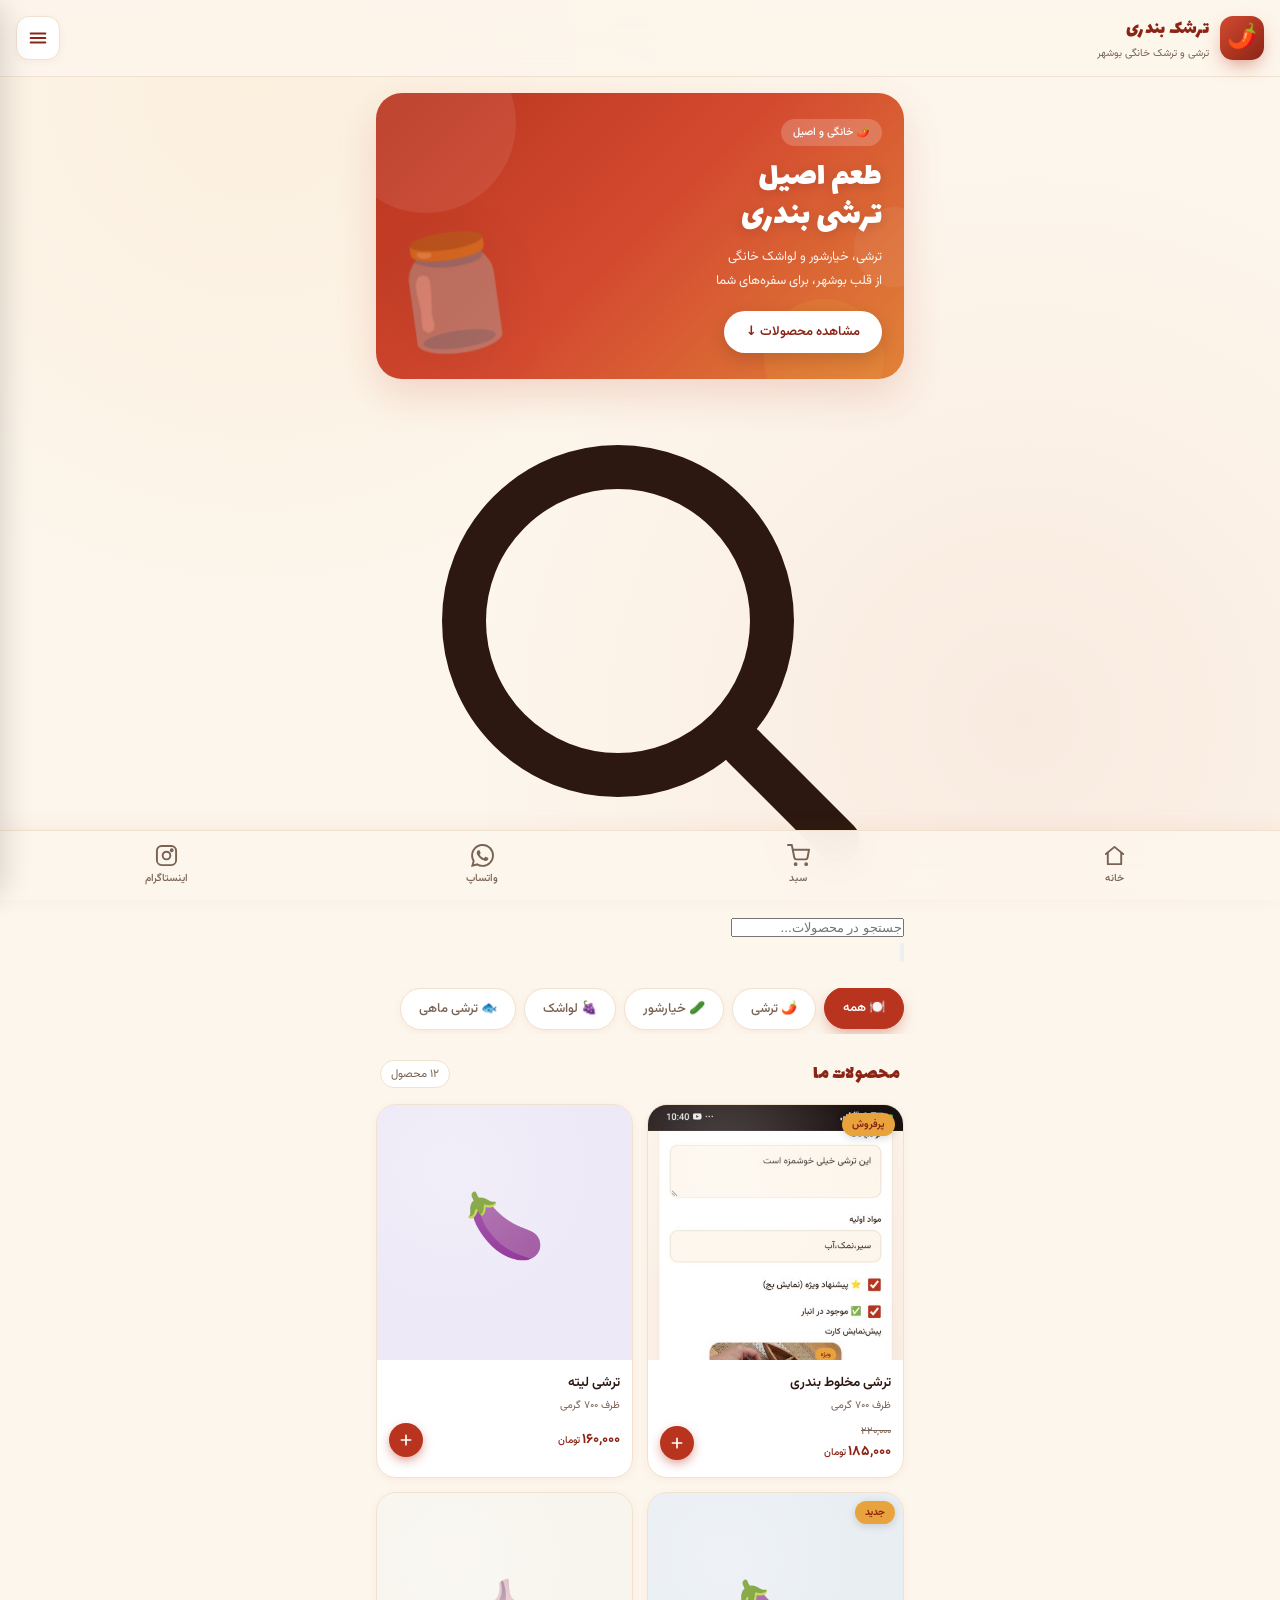
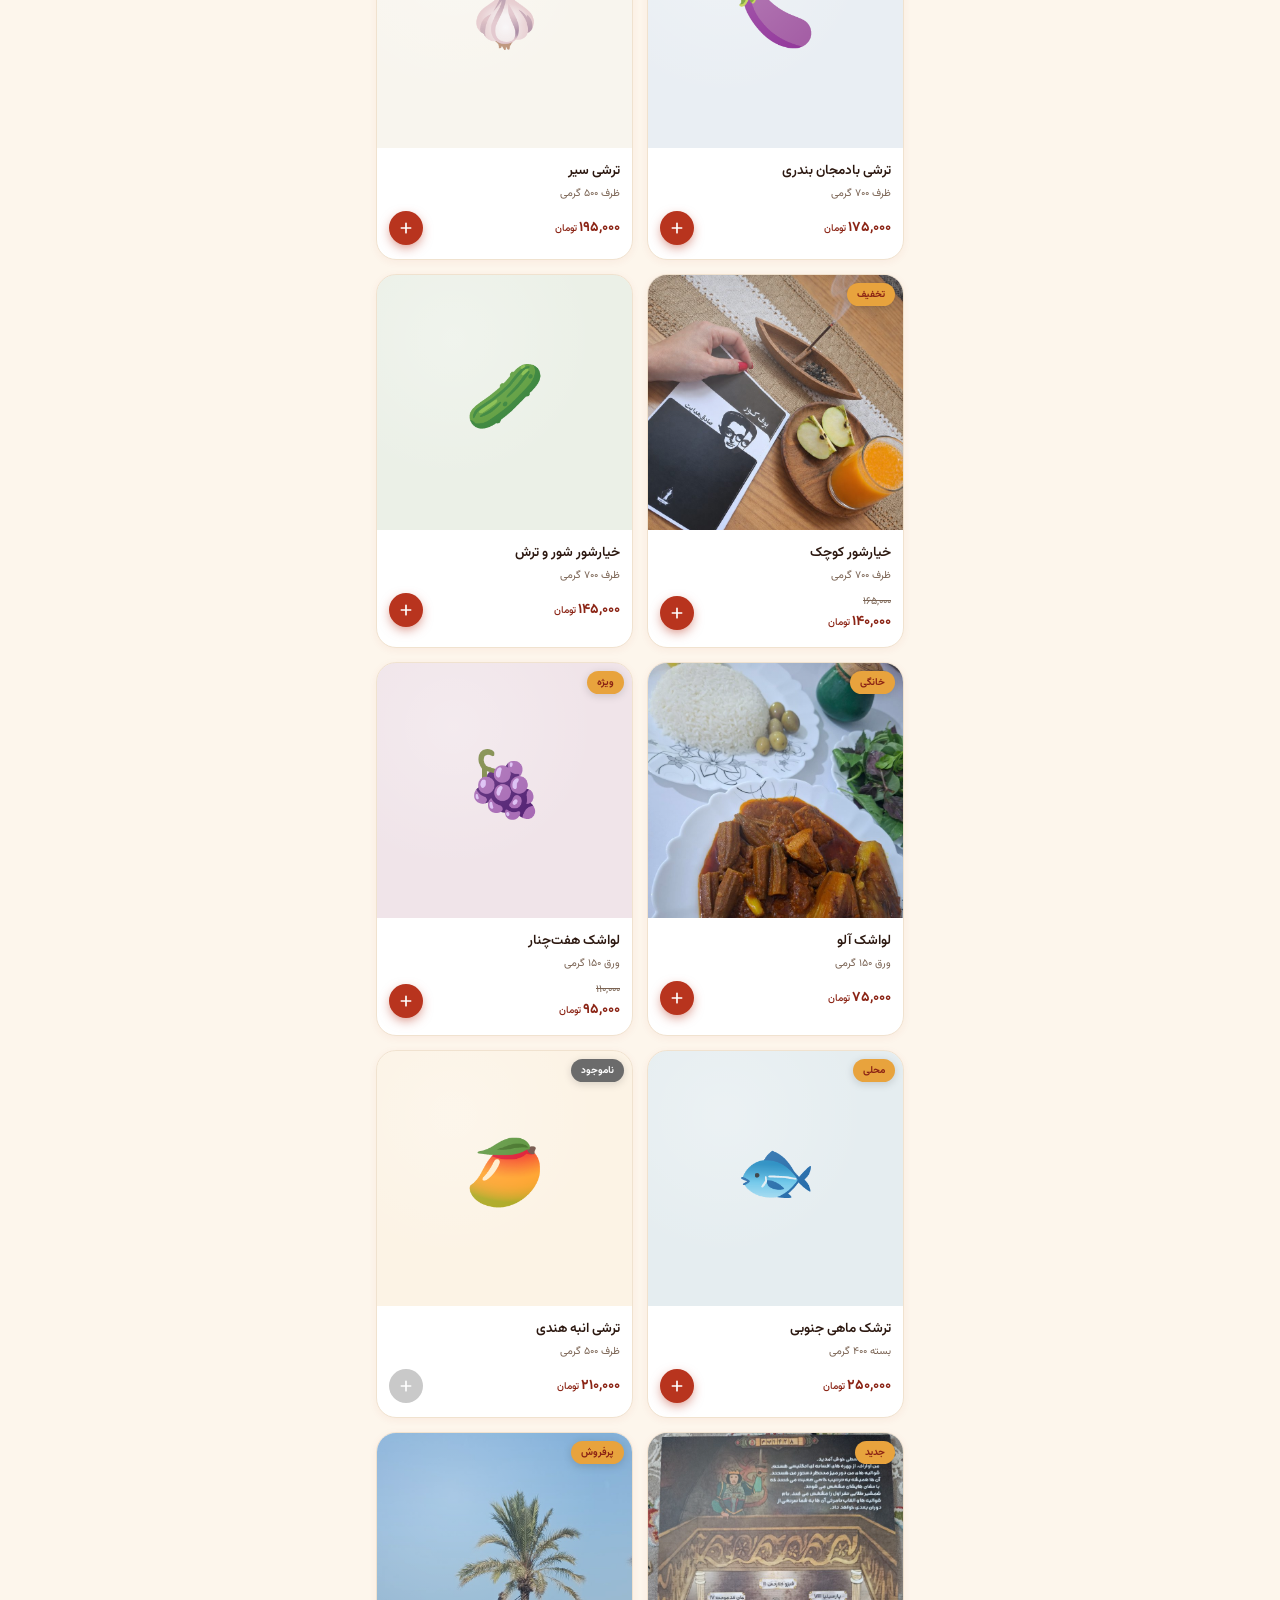
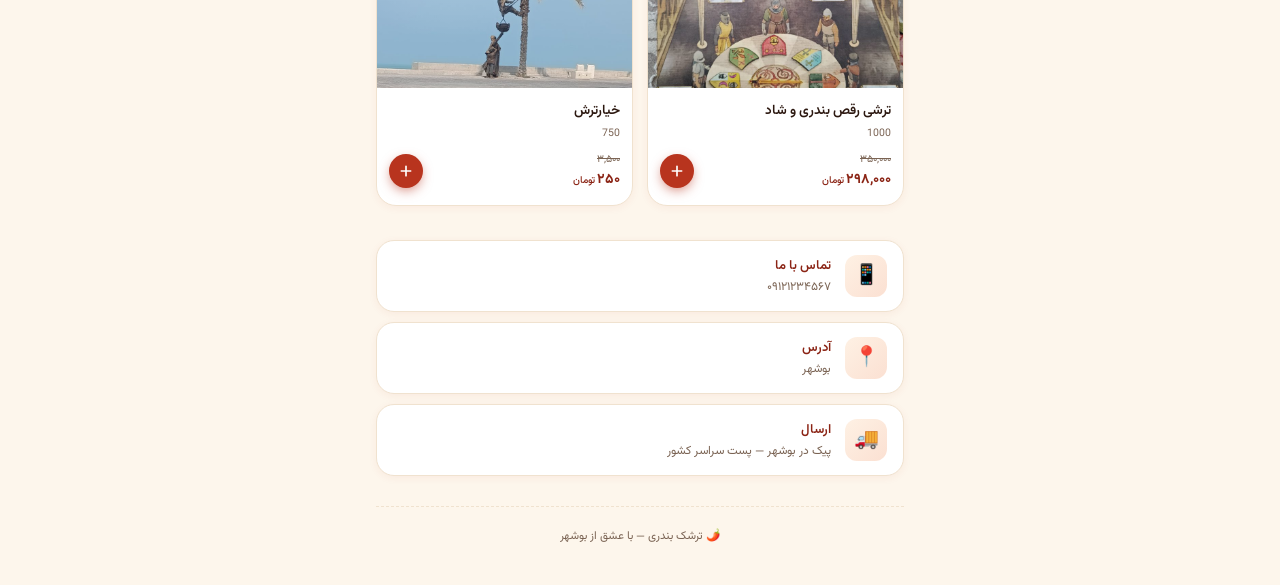
==== commit 7d0d92a1: "Update index.html" ====
--- a/index.html
+++ b/index.html
@@ -49,6 +49,28 @@
     </div>
   </section>
 
+  <!-- نوار جستجو + رفرش -->
+  <section class="search-row">
+    <div class="search-box">
+      <svg class="search-icon" viewBox="0 0 24 24" fill="none" stroke="currentColor" stroke-width="2" stroke-linecap="round" stroke-linejoin="round">
+        <circle cx="11" cy="11" r="7"/>
+        <path d="m21 21-4.3-4.3"/>
+      </svg>
+      <input type="text" id="searchInput" placeholder="جستجو در محصولات..." autocomplete="off">
+      <button class="search-clear" id="searchClear" aria-label="پاک کردن" style="display:none">
+        <svg viewBox="0 0 24 24" fill="none" stroke="currentColor" stroke-width="2.2" stroke-linecap="round">
+          <path d="M18 6L6 18M6 6l12 12"/>
+        </svg>
+      </button>
+    </div>
+    <button class="refresh-btn" id="refreshBtn" aria-label="به‌روزرسانی">
+      <svg viewBox="0 0 24 24" fill="none" stroke="currentColor" stroke-width="2" stroke-linecap="round" stroke-linejoin="round">
+        <path d="M21 12a9 9 0 1 1-3-6.7"/>
+        <path d="M21 3v6h-6"/>
+      </svg>
+    </button>
+  </section>
+
   <!-- دسته‌بندی -->
   <section class="categories" id="categories"></section>
 
@@ -61,7 +83,7 @@
     <div class="products-grid" id="productsGrid"></div>
     <div class="empty-state" id="emptyState" style="display:none">
       <div class="empty-icon">🔍</div>
-      <p>محصولی در این دسته پیدا نشد</p>
+      <p id="emptyText">محصولی در این دسته پیدا نشد</p>
     </div>
   </section>
 
@@ -135,7 +157,7 @@
   </button>
 </nav>
 
-<!-- منوی کناری (Drawer) -->
+<!-- منوی کناری -->
 <div class="drawer-overlay" id="drawerOverlay"></div>
 <aside class="drawer" id="drawer">
   <div class="drawer-header">
--- a/styles.css
+++ b/styles.css
@@ -34,27 +34,43 @@
 
 /* ══════════ هدر ══════════ */
 .app-header{
-  display:flex;justify-content:center;align-items:center;
-  padding:16px 16px;
-  padding-top:calc(16px + env(safe-area-inset-top));
+  display:flex;justify-content:space-between;align-items:center;
+  gap:12px;
+  padding:14px 16px;
+  padding-top:calc(14px + env(safe-area-inset-top));
   background:rgba(253,246,236,.92);
   backdrop-filter:blur(20px) saturate(160%);
   -webkit-backdrop-filter:blur(20px) saturate(160%);
   border-bottom:1px solid var(--border);
 }
-.logo{display:flex;align-items:center;gap:12px}
+.logo{display:flex;align-items:center;gap:11px;min-width:0}
 .logo-icon{
-  width:48px;height:48px;border-radius:14px;
-  display:grid;place-items:center;font-size:26px;
+  width:44px;height:44px;flex-shrink:0;border-radius:13px;
+  display:grid;place-items:center;font-size:24px;
   background:linear-gradient(135deg,#d44a30,#8b2415);
   box-shadow:0 8px 20px -6px rgba(184,52,30,.6);
 }
 .app-header h1{
   font-family:'Lalezar','Vazirmatn',sans-serif;
-  font-size:22px;font-weight:400;letter-spacing:.3px;
+  font-size:19px;font-weight:400;letter-spacing:.3px;
   color:var(--primary-dark);
-}
-#headerTagline{font-size:11px;color:var(--text-soft);margin-top:2px}
+  white-space:nowrap;
+}
+#headerTagline{font-size:10.5px;color:var(--text-soft);margin-top:1px;white-space:nowrap;overflow:hidden;text-overflow:ellipsis}
+
+.hamburger{
+  width:44px;height:44px;flex-shrink:0;
+  border-radius:13px;
+  background:var(--card);
+  border:1px solid var(--border);
+  display:grid;place-items:center;
+  cursor:pointer;
+  color:var(--primary-dark);
+  box-shadow:var(--shadow-sm);
+  transition:transform .2s,background .2s;
+}
+.hamburger:active{transform:scale(.92);background:var(--bg)}
+.hamburger svg{width:22px;height:22px}
 
 /* ══════════ محتوا ══════════ */
 main{padding:0 16px 20px;max-width:560px;margin:0 auto}
@@ -355,6 +371,147 @@
 }
 .nav-badge.show{display:flex}
 
+/* ══════════ Drawer (منوی کناری) ══════════ */
+.drawer-overlay{
+  position:fixed;inset:0;z-index:150;
+  background:rgba(44,24,16,.5);
+  backdrop-filter:blur(4px);
+  -webkit-backdrop-filter:blur(4px);
+  opacity:0;pointer-events:none;
+  transition:opacity .3s;
+}
+.drawer-overlay.open{opacity:1;pointer-events:auto}
+
+.drawer{
+  position:fixed;
+  top:0;bottom:0;
+  left:0;
+  width:min(85vw,340px);
+  background:var(--bg);
+  z-index:160;
+  transform:translateX(-100%);
+  transition:transform .4s cubic-bezier(.22,1,.36,1);
+  overflow-y:auto;
+  -webkit-overflow-scrolling:touch;
+  padding:20px;
+  padding-top:calc(20px + env(safe-area-inset-top));
+  padding-bottom:calc(20px + env(safe-area-inset-bottom));
+  box-shadow:4px 0 30px rgba(0,0,0,.15);
+  border-radius:0 24px 24px 0;
+}
+.drawer.open{transform:translateX(0)}
+
+.drawer-header{
+  display:flex;align-items:center;gap:12px;
+  padding-bottom:18px;
+  border-bottom:1px dashed var(--border);
+  margin-bottom:18px;
+}
+.drawer-header .logo-icon{
+  width:48px;height:48px;flex-shrink:0;font-size:26px;
+}
+.drawer-brand{flex:1;min-width:0}
+.drawer-brand h2{
+  font-family:'Lalezar','Vazirmatn',sans-serif;
+  font-size:18px;font-weight:400;
+  color:var(--primary-dark);
+  white-space:nowrap;overflow:hidden;text-overflow:ellipsis;
+}
+.drawer-brand p{
+  font-size:10.5px;color:var(--text-soft);margin-top:2px;
+  white-space:nowrap;overflow:hidden;text-overflow:ellipsis;
+}
+.icon-close{
+  width:34px;height:34px;border-radius:50%;
+  background:var(--card);border:1px solid var(--border);
+  display:grid;place-items:center;flex-shrink:0;
+  cursor:pointer;color:var(--text-soft);
+  transition:transform .2s;
+}
+.icon-close:active{transform:scale(.9)}
+.icon-close svg{width:16px;height:16px}
+
+.drawer-section{margin-bottom:22px}
+
+.drawer-title{
+  font-family:'Lalezar','Vazirmatn',sans-serif;
+  font-size:14px;font-weight:400;
+  color:var(--primary-dark);
+  letter-spacing:.3px;
+  margin-bottom:10px;
+  padding-right:4px;
+  display:flex;align-items:center;gap:6px;
+}
+.drawer-title::before{
+  content:'';width:4px;height:16px;border-radius:2px;
+  background:linear-gradient(180deg,#d44a30,#8b2415);
+}
+
+.drawer-cats{
+  display:flex;flex-direction:column;gap:6px;
+}
+.drawer-cat{
+  display:flex;align-items:center;gap:12px;
+  padding:12px 14px;
+  background:var(--card);
+  border:1.5px solid var(--border);
+  border-radius:14px;
+  font-family:inherit;font-size:13.5px;font-weight:500;
+  color:var(--text);
+  cursor:pointer;
+  transition:all .2s;
+  text-align:right;
+}
+.drawer-cat:active{transform:scale(.98)}
+.drawer-cat.active{
+  background:var(--primary);
+  border-color:var(--primary);
+  color:#fff;
+  box-shadow:0 6px 16px -4px rgba(184,52,30,.4);
+}
+.drawer-cat-emoji{font-size:19px}
+.drawer-cat.active .drawer-cat-emoji{filter:brightness(1.3)}
+
+.drawer-item{
+  display:flex;align-items:center;gap:12px;
+  width:100%;
+  padding:12px 14px;
+  background:var(--card);
+  border:1.5px solid var(--border);
+  border-radius:14px;
+  font-family:inherit;font-size:13.5px;font-weight:500;
+  color:var(--text);
+  cursor:pointer;
+  transition:all .2s;
+  text-align:right;
+  margin-bottom:6px;
+}
+.drawer-item:active{transform:scale(.98);background:var(--bg)}
+.drawer-item svg{
+  width:20px;height:20px;flex-shrink:0;
+  color:var(--primary);
+}
+
+.drawer-about{
+  font-size:12.5px;line-height:1.9;
+  color:var(--text-soft);
+  background:var(--card);
+  border:1px solid var(--border);
+  border-radius:14px;
+  padding:14px 16px;
+}
+.drawer-about strong{color:var(--primary-dark)}
+
+.drawer-footer{
+  text-align:center;
+  margin-top:24px;padding-top:18px;
+  border-top:1px dashed var(--border);
+  font-size:11px;
+  color:var(--text-soft);
+  line-height:1.8;
+}
+.drawer-version{opacity:.6;font-size:10px}
+
 /* ══════════ Sheet (پنل کشویی) ══════════ */
 .sheet-overlay{
   position:fixed;inset:0;z-index:200;
@@ -393,15 +550,6 @@
   font-family:'Lalezar','Vazirmatn',sans-serif;
   font-size:18px;font-weight:400;color:var(--primary-dark);
 }
-.icon-close{
-  width:34px;height:34px;border-radius:50%;
-  background:var(--card);border:1px solid var(--border);
-  display:grid;place-items:center;
-  cursor:pointer;color:var(--text-soft);
-  transition:transform .2s;
-}
-.icon-close:active{transform:scale(.9)}
-.icon-close svg{width:16px;height:16px}
 
 /* ══════════ جزئیات محصول ══════════ */
 .product-detail{padding:0 0 20px}
@@ -606,22 +754,28 @@
 .checkout-btn:active{transform:scale(.98)}
 .checkout-btn svg{width:22px;height:22px}
 
-/* ══════════ Toast ══════════ */
+/* ══════════ Toast (اصلاح‌شده) ══════════ */
 .toast{
   position:fixed;
   bottom:calc(var(--nav-h) + env(safe-area-inset-bottom) + 16px);
   left:50%;
-  transform:translate(-50%,120%);
+  transform:translate(-50%,20px);
+  opacity:0;
+  pointer-events:none;
   background:var(--primary-dark);color:#fff;
   padding:12px 22px;border-radius:99px;
   font-size:13px;font-weight:500;
   box-shadow:0 12px 30px rgba(0,0,0,.25);
   z-index:300;
-  transition:transform .35s cubic-bezier(.22,1,.36,1);
+  transition:opacity .3s ease, transform .35s cubic-bezier(.22,1,.36,1);
   display:flex;align-items:center;gap:8px;
   white-space:nowrap;
-}
-.toast.show{transform:translate(-50%,0)}
+  max-width:calc(100vw - 40px);
+}
+.toast.show{
+  opacity:1;
+  transform:translate(-50%,0);
+}
 .toast-icon{font-size:16px}
 
 /* ══════════ ریسپانسیو ══════════ */
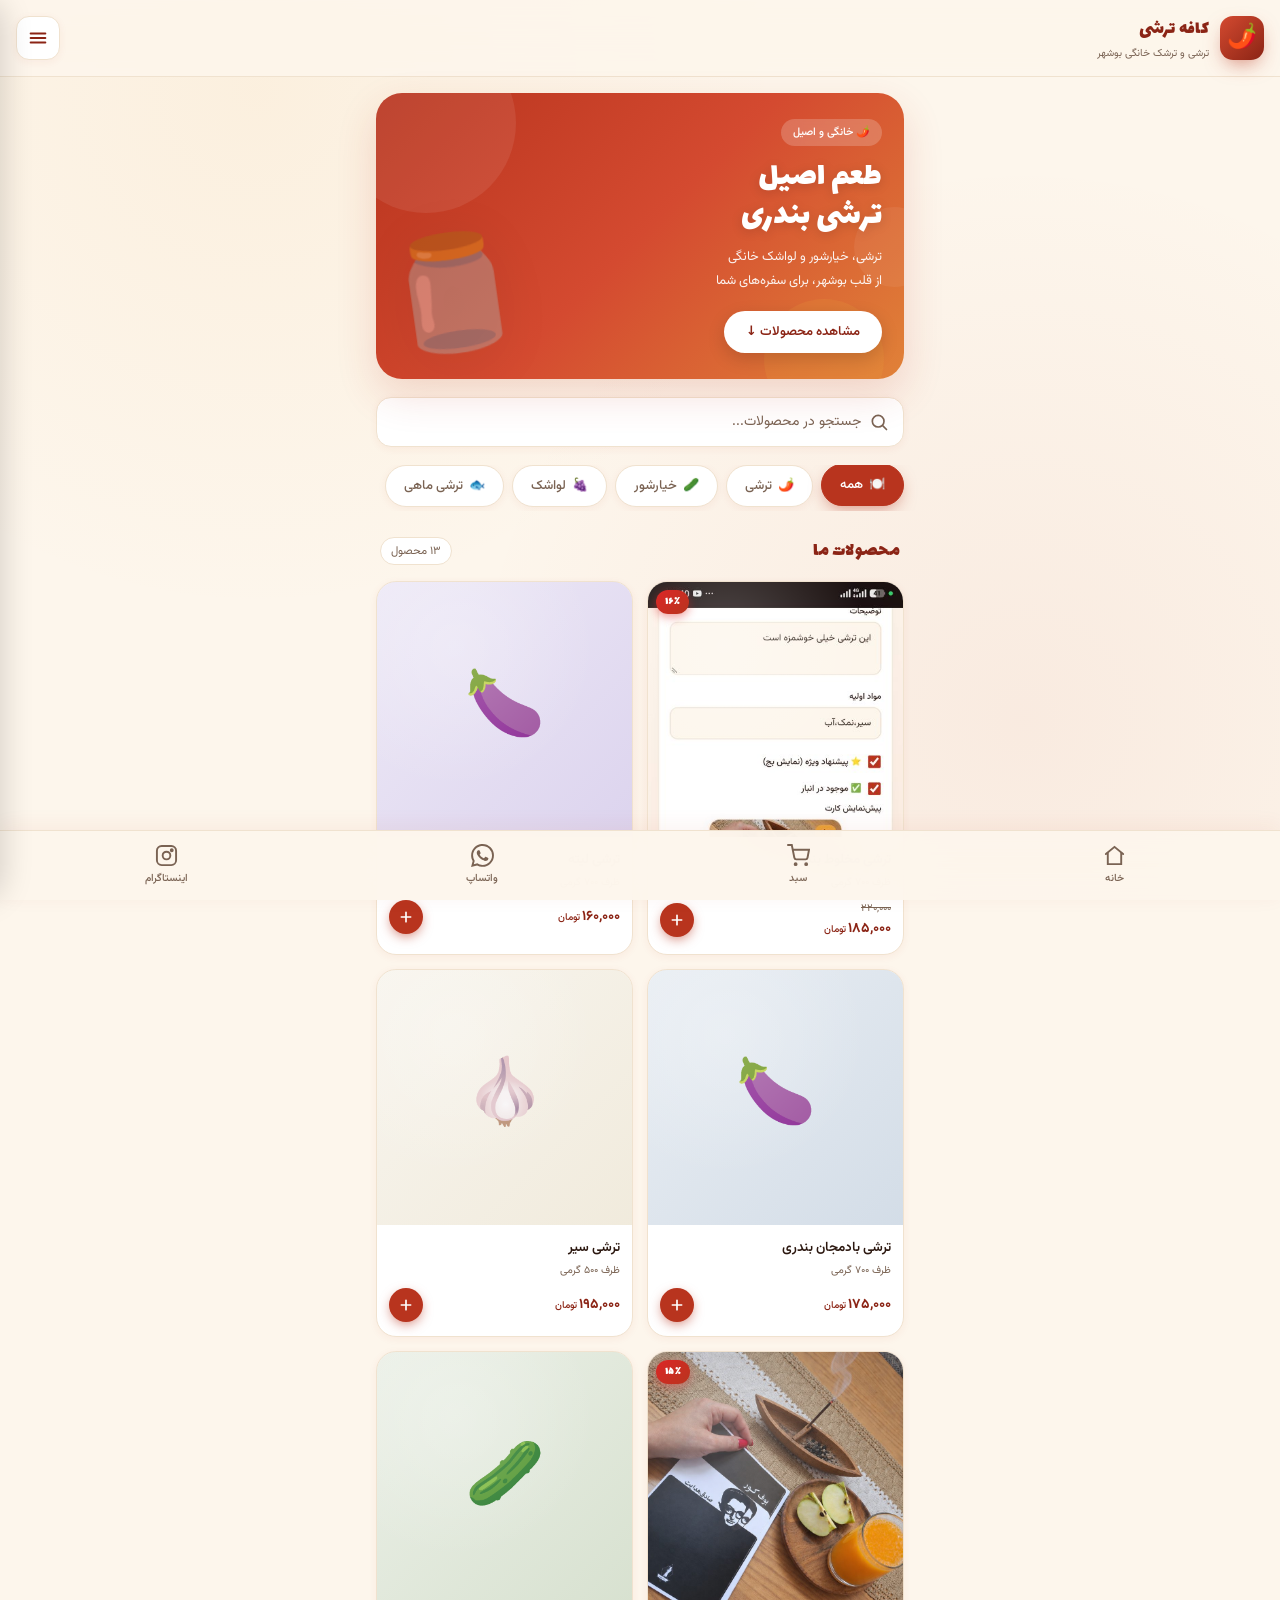
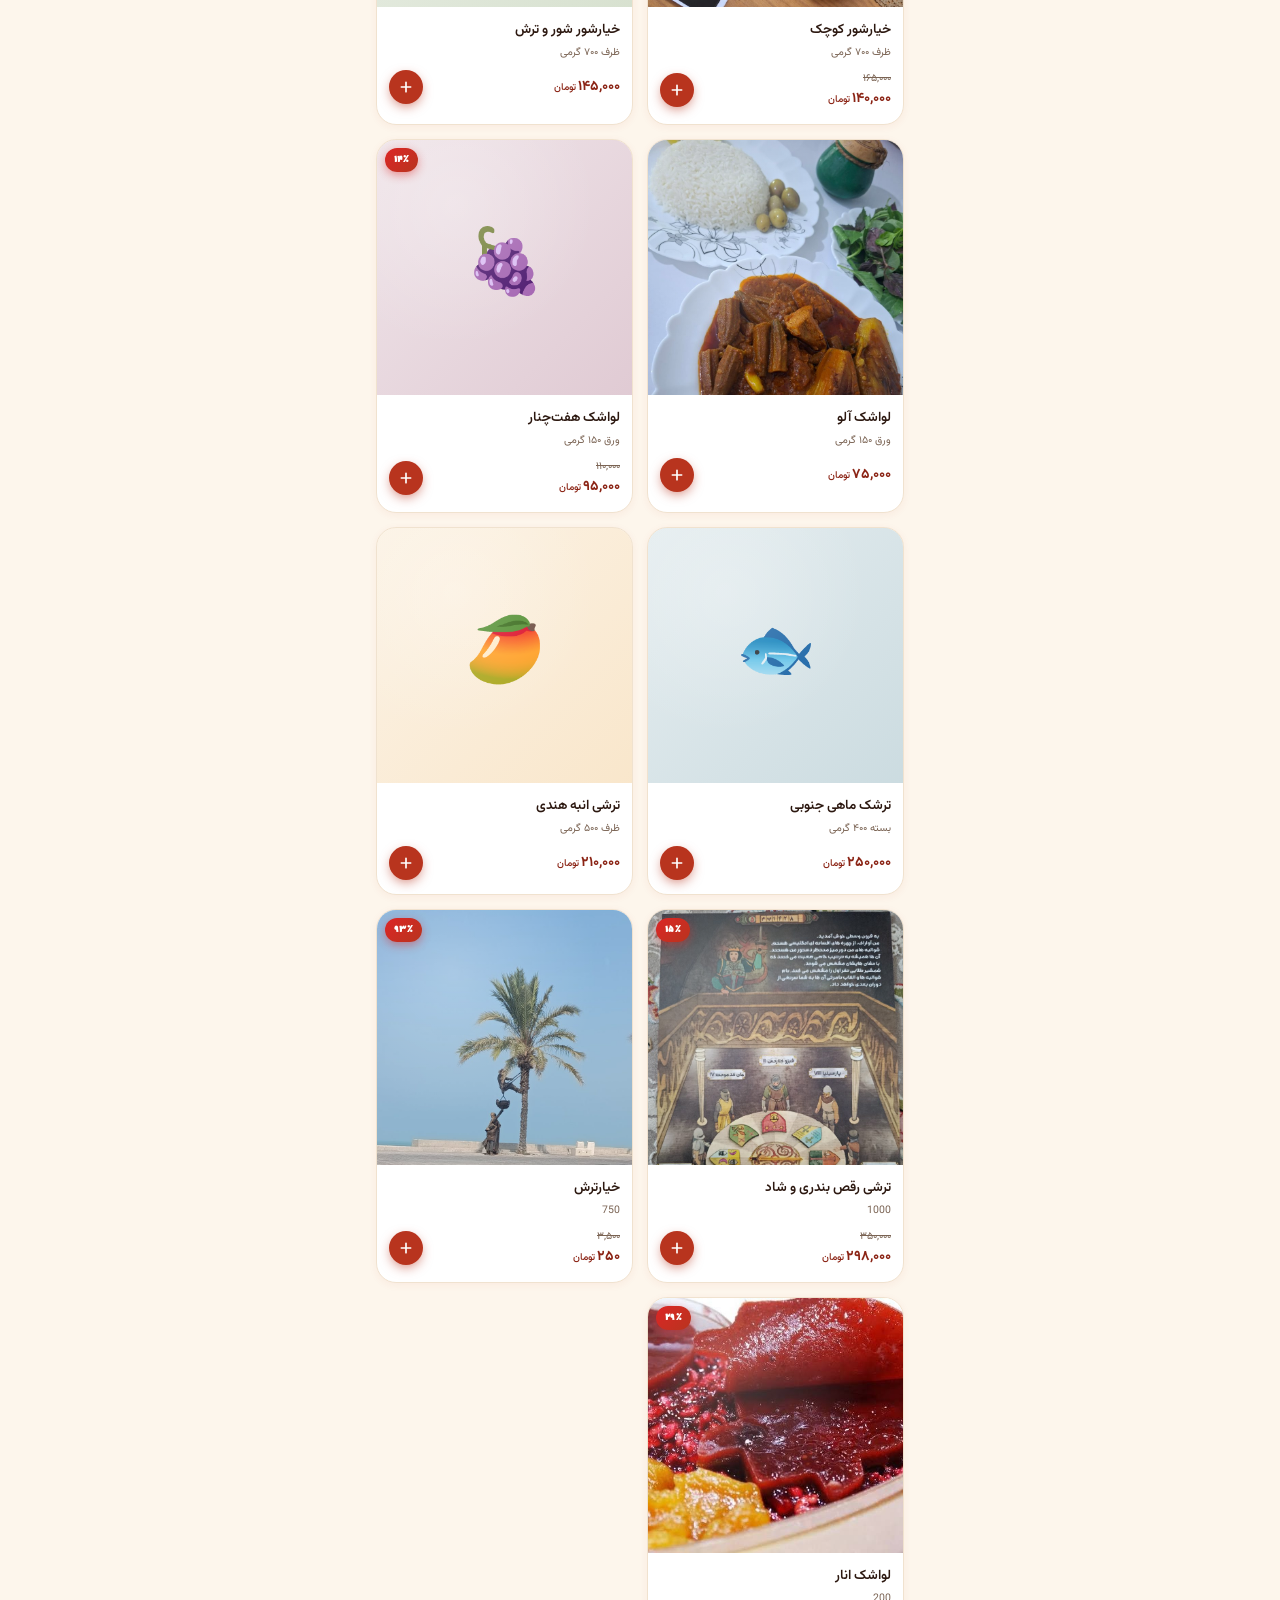
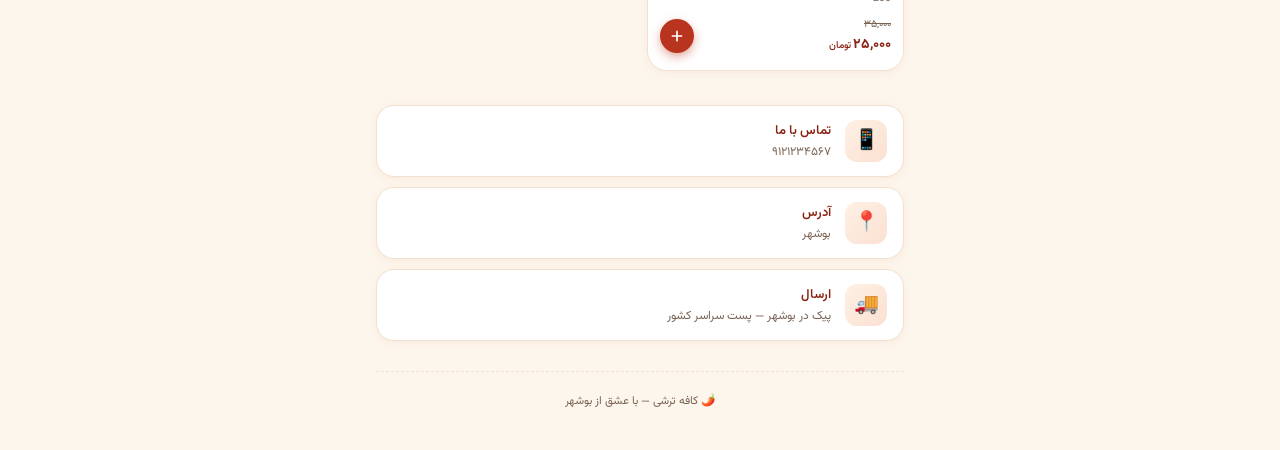
==== commit c65764b4: "آپدیت index.html از setup" ====
--- a/index.html
+++ b/index.html
@@ -5,254 +5,88 @@
 <meta name="viewport" content="width=device-width,initial-scale=1,viewport-fit=cover">
 <meta name="theme-color" content="#b8341e">
 <meta name="apple-mobile-web-app-capable" content="yes">
-<meta name="apple-mobile-web-app-status-bar-style" content="black-translucent">
-<title>ترشک بندری — ترشی و ترشک خانگی</title>
+<title>کافه ترشی — ترشی و ترشک خانگی</title>
 <link rel="manifest" href="manifest.json">
 <link rel="icon" href="icon.svg" type="image/svg+xml">
-<link rel="preconnect" href="https://fonts.googleapis.com">
-<link rel="preconnect" href="https://fonts.gstatic.com" crossorigin>
 <link href="https://fonts.googleapis.com/css2?family=Vazirmatn:wght@300;400;500;600;700;800&family=Lalezar&display=swap" rel="stylesheet">
 <link rel="stylesheet" href="styles.css">
 </head>
 <body>
-
 <header class="app-header">
   <div class="logo">
     <div class="logo-icon">🌶️</div>
-    <div>
-      <h1>ترشک بندری</h1>
-      <p id="headerTagline">ترشی و ترشک خانگی بوشهر</p>
-    </div>
+    <div><h1>کافه ترشی</h1><p id="headerTagline">ترشی و ترشک خانگی بوشهر</p></div>
   </div>
-  <button class="hamburger" id="hamburgerBtn" aria-label="منو">
-    <svg viewBox="0 0 24 24" fill="none" stroke="currentColor" stroke-width="2.2" stroke-linecap="round" stroke-linejoin="round">
-      <path d="M4 7h16M4 12h16M4 17h16"/>
-    </svg>
-  </button>
+  <button class="hamburger" id="hamburgerBtn" aria-label="منو"><svg viewBox="0 0 24 24" fill="none" stroke="currentColor" stroke-width="2.2" stroke-linecap="round"><path d="M4 7h16M4 12h16M4 17h16"/></svg></button>
 </header>
-
 <main>
-
-  <!-- هیرو -->
   <section class="hero">
-    <div class="hero-deco hero-deco-1"></div>
-    <div class="hero-deco hero-deco-2"></div>
-    <div class="hero-deco hero-deco-3"></div>
+    <div class="hero-deco hero-deco-1"></div><div class="hero-deco hero-deco-2"></div><div class="hero-deco hero-deco-3"></div>
     <div class="hero-content">
       <span class="hero-tag">🌶️ خانگی و اصیل</span>
       <h2>طعم اصیل<br>ترشی بندری</h2>
       <p>ترشی، خیارشور و لواشک خانگی<br>از قلب بوشهر، برای سفره‌های شما</p>
       <a href="#products" class="hero-cta">مشاهده محصولات ↓</a>
     </div>
-    <div class="hero-visual">
-      <span class="hero-jar">🫙</span>
+    <div class="hero-visual"><span class="hero-jar">🫙</span></div>
+  </section>
+  <section class="search-row">
+    <div class="search-box">
+      <svg class="search-icon" viewBox="0 0 24 24" fill="none" stroke="currentColor" stroke-width="2" stroke-linecap="round"><circle cx="11" cy="11" r="7"/><path d="m21 21-4.3-4.3"/></svg>
+      <input type="text" id="searchInput" placeholder="جستجو در محصولات..." autocomplete="off">
+      <button class="search-clear" id="searchClear" style="display:none" aria-label="پاک"><svg viewBox="0 0 24 24" fill="none" stroke="currentColor" stroke-width="2.2" stroke-linecap="round"><path d="M18 6L6 18M6 6l12 12"/></svg></button>
     </div>
   </section>
-
-  <!-- نوار جستجو + رفرش -->
-  <section class="search-row">
-    <div class="search-box">
-      <svg class="search-icon" viewBox="0 0 24 24" fill="none" stroke="currentColor" stroke-width="2" stroke-linecap="round" stroke-linejoin="round">
-        <circle cx="11" cy="11" r="7"/>
-        <path d="m21 21-4.3-4.3"/>
-      </svg>
-      <input type="text" id="searchInput" placeholder="جستجو در محصولات..." autocomplete="off">
-      <button class="search-clear" id="searchClear" aria-label="پاک کردن" style="display:none">
-        <svg viewBox="0 0 24 24" fill="none" stroke="currentColor" stroke-width="2.2" stroke-linecap="round">
-          <path d="M18 6L6 18M6 6l12 12"/>
-        </svg>
-      </button>
-    </div>
-    <button class="refresh-btn" id="refreshBtn" aria-label="به‌روزرسانی">
-      <svg viewBox="0 0 24 24" fill="none" stroke="currentColor" stroke-width="2" stroke-linecap="round" stroke-linejoin="round">
-        <path d="M21 12a9 9 0 1 1-3-6.7"/>
-        <path d="M21 3v6h-6"/>
-      </svg>
-    </button>
+  <section class="categories" id="categories"></section>
+  <section class="products-section" id="products">
+    <div class="section-head"><h3>محصولات ما</h3><span class="products-count" id="productsCount"></span></div>
+    <div class="products-grid" id="productsGrid"></div>
+    <div class="empty-state" id="emptyState" style="display:none"><div class="empty-icon">🔍</div><p id="emptyText">محصولی پیدا نشد</p></div>
   </section>
-
-  <!-- دسته‌بندی -->
-  <section class="categories" id="categories"></section>
-
-  <!-- محصولات -->
-  <section class="products-section" id="products">
-    <div class="section-head">
-      <h3>محصولات ما</h3>
-      <span class="products-count" id="productsCount"></span>
-    </div>
-    <div class="products-grid" id="productsGrid"></div>
-    <div class="empty-state" id="emptyState" style="display:none">
-      <div class="empty-icon">🔍</div>
-      <p id="emptyText">محصولی در این دسته پیدا نشد</p>
-    </div>
+  <section class="shop-info">
+    <div class="info-card"><div class="info-icon">📱</div><div><h4>تماس با ما</h4><p id="shopPhoneDisplay">—</p></div></div>
+    <div class="info-card"><div class="info-icon">📍</div><div><h4>آدرس</h4><p id="shopAddress">بوشهر</p></div></div>
+    <div class="info-card"><div class="info-icon">🚚</div><div><h4>ارسال</h4><p>پیک در بوشهر — پست سراسر کشور</p></div></div>
   </section>
-
-  <!-- اطلاعات فروشگاه -->
-  <section class="shop-info">
-    <div class="info-card">
-      <div class="info-icon">📱</div>
-      <div>
-        <h4>تماس با ما</h4>
-        <p id="shopPhoneDisplay">۰۹۱۲ ۱۲۳ ۴۵۶۷</p>
-      </div>
-    </div>
-    <div class="info-card">
-      <div class="info-icon">📍</div>
-      <div>
-        <h4>آدرس</h4>
-        <p id="shopAddress">بوشهر</p>
-      </div>
-    </div>
-    <div class="info-card">
-      <div class="info-icon">🚚</div>
-      <div>
-        <h4>ارسال</h4>
-        <p>پیک در بوشهر — پست سراسر کشور</p>
-      </div>
-    </div>
-  </section>
-
-  <footer class="app-footer">
-    <p>🌶️ ترشک بندری — با عشق از بوشهر</p>
-  </footer>
-
+  <footer class="app-footer"><p>🌶️ کافه ترشی — با عشق از بوشهر</p></footer>
 </main>
-
-<!-- منوی پایین ثابت -->
 <nav class="bottom-nav">
-  <button class="nav-item" id="navHome">
-    <svg viewBox="0 0 24 24" fill="none" stroke="currentColor" stroke-width="2" stroke-linecap="round" stroke-linejoin="round">
-      <path d="M3 10.5 12 3l9 7.5"/>
-      <path d="M5 9.5V21h14V9.5"/>
-    </svg>
-    <span>خانه</span>
-  </button>
-
-  <button class="nav-item" id="navCart">
-    <div class="nav-icon-wrap">
-      <svg viewBox="0 0 24 24" fill="none" stroke="currentColor" stroke-width="2" stroke-linecap="round" stroke-linejoin="round">
-        <circle cx="9" cy="21" r="1"/>
-        <circle cx="20" cy="21" r="1"/>
-        <path d="M1 1h4l2.68 13.39a2 2 0 0 0 2 1.61h9.72a2 2 0 0 0 2-1.61L23 6H6"/>
-      </svg>
-      <span class="nav-badge" id="navBadge">۰</span>
-    </div>
-    <span>سبد</span>
-  </button>
-
-  <button class="nav-item" id="navWhatsapp">
-    <svg viewBox="0 0 24 24" fill="currentColor">
-      <path d="M17.472 14.382c-.297-.149-1.758-.867-2.03-.967-.273-.099-.471-.148-.67.15-.197.297-.767.966-.94 1.164-.173.199-.347.223-.644.075-.297-.15-1.255-.463-2.39-1.475-.883-.788-1.48-1.761-1.653-2.059-.173-.297-.018-.458.13-.606.134-.133.298-.347.446-.52.149-.174.198-.298.298-.497.099-.198.05-.371-.025-.52-.075-.149-.669-1.612-.916-2.207-.242-.579-.487-.5-.669-.51-.173-.008-.371-.01-.57-.01-.198 0-.52.074-.792.372-.272.297-1.04 1.016-1.04 2.479 0 1.462 1.065 2.875 1.213 3.074.149.198 2.096 3.2 5.077 4.487.709.306 1.262.489 1.694.625.712.227 1.36.195 1.871.118.571-.085 1.758-.719 2.006-1.413.248-.694.248-1.289.173-1.413-.074-.124-.272-.198-.57-.347m-5.421 7.403h-.004a9.87 9.87 0 01-5.031-1.378l-.361-.214-3.741.982.998-3.648-.235-.374a9.86 9.86 0 01-1.51-5.26c.001-5.45 4.436-9.884 9.888-9.884 2.64 0 5.122 1.03 6.988 2.898a9.825 9.825 0 012.893 6.994c-.003 5.45-4.437 9.884-9.885 9.884m8.413-18.297A11.815 11.815 0 0012.05 0C5.495 0 .16 5.335.157 11.892c0 2.096.547 4.142 1.588 5.945L.057 24l6.305-1.654a11.882 11.882 0 005.683 1.448h.005c6.554 0 11.89-5.335 11.893-11.893a11.821 11.821 0 00-3.48-8.413z"/>
-    </svg>
-    <span>واتساپ</span>
-  </button>
-
-  <button class="nav-item" id="navInstagram">
-    <svg viewBox="0 0 24 24" fill="none" stroke="currentColor" stroke-width="2" stroke-linecap="round" stroke-linejoin="round">
-      <rect x="2" y="2" width="20" height="20" rx="5"/>
-      <circle cx="12" cy="12" r="4"/>
-      <circle cx="17.5" cy="6.5" r="1" fill="currentColor"/>
-    </svg>
-    <span>اینستاگرام</span>
-  </button>
+  <button class="nav-item" id="navHome"><svg viewBox="0 0 24 24" fill="none" stroke="currentColor" stroke-width="2" stroke-linecap="round"><path d="M3 10.5 12 3l9 7.5"/><path d="M5 9.5V21h14V9.5"/></svg><span>خانه</span></button>
+  <button class="nav-item" id="navCart"><div class="nav-icon-wrap"><svg viewBox="0 0 24 24" fill="none" stroke="currentColor" stroke-width="2" stroke-linecap="round"><circle cx="9" cy="21" r="1"/><circle cx="20" cy="21" r="1"/><path d="M1 1h4l2.68 13.39a2 2 0 0 0 2 1.61h9.72a2 2 0 0 0 2-1.61L23 6H6"/></svg><span class="nav-badge" id="navBadge">۰</span></div><span>سبد</span></button>
+  <button class="nav-item" id="navWhatsapp"><svg viewBox="0 0 24 24" fill="currentColor"><path d="M17.472 14.382c-.297-.149-1.758-.867-2.03-.967-.273-.099-.471-.148-.67.15-.197.297-.767.966-.94 1.164-.173.199-.347.223-.644.075-.297-.15-1.255-.463-2.39-1.475-.883-.788-1.48-1.761-1.653-2.059-.173-.297-.018-.458.13-.606.134-.133.298-.347.446-.52.149-.174.198-.298.298-.497.099-.198.05-.371-.025-.52-.075-.149-.669-1.612-.916-2.207-.242-.579-.487-.5-.669-.51-.173-.008-.371-.01-.57-.01-.198 0-.52.074-.792.372-.272.297-1.04 1.016-1.04 2.479 0 1.462 1.065 2.875 1.213 3.074.149.198 2.096 3.2 5.077 4.487.709.306 1.262.489 1.694.625.712.227 1.36.195 1.871.118.571-.085 1.758-.719 2.006-1.413.248-.694.248-1.289.173-1.413-.074-.124-.272-.198-.57-.347m-5.421 7.403h-.004a9.87 9.87 0 01-5.031-1.378l-.361-.214-3.741.982.998-3.648-.235-.374a9.86 9.86 0 01-1.51-5.26c.001-5.45 4.436-9.884 9.888-9.884 2.64 0 5.122 1.03 6.988 2.898a9.825 9.825 0 012.893 6.994c-.003 5.45-4.437 9.884-9.885 9.884m8.413-18.297A11.815 11.815 0 0012.05 0C5.495 0 .16 5.335.157 11.892c0 2.096.547 4.142 1.588 5.945L.057 24l6.305-1.654a11.882 11.882 0 005.683 1.448h.005c6.554 0 11.89-5.335 11.893-11.893a11.821 11.821 0 00-3.48-8.413z"/></svg><span>واتساپ</span></button>
+  <button class="nav-item" id="navInstagram"><svg viewBox="0 0 24 24" fill="none" stroke="currentColor" stroke-width="2" stroke-linecap="round"><rect x="2" y="2" width="20" height="20" rx="5"/><circle cx="12" cy="12" r="4"/><circle cx="17.5" cy="6.5" r="1" fill="currentColor"/></svg><span>اینستاگرام</span></button>
 </nav>
-
-<!-- منوی کناری -->
 <div class="drawer-overlay" id="drawerOverlay"></div>
 <aside class="drawer" id="drawer">
   <div class="drawer-header">
     <div class="logo-icon">🌶️</div>
-    <div class="drawer-brand">
-      <h2>ترشک بندری</h2>
-      <p>ترشی و ترشک خانگی بوشهر</p>
-    </div>
-    <button class="icon-close" id="closeDrawer" aria-label="بستن">
-      <svg viewBox="0 0 24 24" fill="none" stroke="currentColor" stroke-width="2.2" stroke-linecap="round">
-        <path d="M18 6L6 18M6 6l12 12"/>
-      </svg>
-    </button>
+    <div class="drawer-brand"><h2>کافه ترشی</h2><p>ترشی و ترشک خانگی بوشهر</p></div>
+    <button class="icon-close" id="closeDrawer" aria-label="بستن"><svg viewBox="0 0 24 24" fill="none" stroke="currentColor" stroke-width="2.2" stroke-linecap="round"><path d="M18 6L6 18M6 6l12 12"/></svg></button>
   </div>
-
-  <div class="drawer-section">
-    <h3 class="drawer-title">دسته‌بندی محصولات</h3>
-    <div class="drawer-cats" id="drawerCats"></div>
-  </div>
-
+  <div class="drawer-section"><h3 class="drawer-title">دسته‌بندی محصولات</h3><div class="drawer-cats" id="drawerCats"></div></div>
   <div class="drawer-section">
     <h3 class="drawer-title">ارتباط با ما</h3>
-    <button class="drawer-item" id="drawerWhatsapp">
-      <svg viewBox="0 0 24 24" fill="currentColor">
-        <path d="M17.472 14.382c-.297-.149-1.758-.867-2.03-.967-.273-.099-.471-.148-.67.15-.197.297-.767.966-.94 1.164-.173.199-.347.223-.644.075-.297-.15-1.255-.463-2.39-1.475-.883-.788-1.48-1.761-1.653-2.059-.173-.297-.018-.458.13-.606.134-.133.298-.347.446-.52.149-.174.198-.298.298-.497.099-.198.05-.371-.025-.52-.075-.149-.669-1.612-.916-2.207-.242-.579-.487-.5-.669-.51-.173-.008-.371-.01-.57-.01-.198 0-.52.074-.792.372-.272.297-1.04 1.016-1.04 2.479 0 1.462 1.065 2.875 1.213 3.074.149.198 2.096 3.2 5.077 4.487.709.306 1.262.489 1.694.625.712.227 1.36.195 1.871.118.571-.085 1.758-.719 2.006-1.413.248-.694.248-1.289.173-1.413-.074-.124-.272-.198-.57-.347m-5.421 7.403h-.004a9.87 9.87 0 01-5.031-1.378l-.361-.214-3.741.982.998-3.648-.235-.374a9.86 9.86 0 01-1.51-5.26c.001-5.45 4.436-9.884 9.888-9.884 2.64 0 5.122 1.03 6.988 2.898a9.825 9.825 0 012.893 6.994c-.003 5.45-4.437 9.884-9.885 9.884m8.413-18.297A11.815 11.815 0 0012.05 0C5.495 0 .16 5.335.157 11.892c0 2.096.547 4.142 1.588 5.945L.057 24l6.305-1.654a11.882 11.882 0 005.683 1.448h.005c6.554 0 11.89-5.335 11.893-11.893a11.821 11.821 0 00-3.48-8.413z"/>
-      </svg>
-      <span>واتساپ</span>
-    </button>
-    <button class="drawer-item" id="drawerInstagram">
-      <svg viewBox="0 0 24 24" fill="none" stroke="currentColor" stroke-width="2" stroke-linecap="round" stroke-linejoin="round">
-        <rect x="2" y="2" width="20" height="20" rx="5"/>
-        <circle cx="12" cy="12" r="4"/>
-        <circle cx="17.5" cy="6.5" r="1" fill="currentColor"/>
-      </svg>
-      <span>اینستاگرام</span>
-    </button>
-    <button class="drawer-item" id="drawerPhone">
-      <svg viewBox="0 0 24 24" fill="none" stroke="currentColor" stroke-width="2" stroke-linecap="round" stroke-linejoin="round">
-        <path d="M22 16.92v3a2 2 0 0 1-2.18 2 19.79 19.79 0 0 1-8.63-3.07 19.5 19.5 0 0 1-6-6 19.79 19.79 0 0 1-3.07-8.67A2 2 0 0 1 4.11 2h3a2 2 0 0 1 2 1.72c.13.96.36 1.9.7 2.81a2 2 0 0 1-.45 2.11L8.09 9.91a16 16 0 0 0 6 6l1.27-1.27a2 2 0 0 1 2.11-.45c.91.34 1.85.57 2.81.7A2 2 0 0 1 22 16.92z"/>
-      </svg>
-      <span>تماس تلفنی</span>
-    </button>
+    <button class="drawer-item" id="drawerWhatsapp"><svg viewBox="0 0 24 24" fill="currentColor"><path d="M17.472 14.382c-.297-.149-1.758-.867-2.03-.967-.273-.099-.471-.148-.67.15-.197.297-.767.966-.94 1.164-.173.199-.347.223-.644.075-.297-.15-1.255-.463-2.39-1.475-.883-.788-1.48-1.761-1.653-2.059-.173-.297-.018-.458.13-.606.134-.133.298-.347.446-.52.149-.174.198-.298.298-.497.099-.198.05-.371-.025-.52-.075-.149-.669-1.612-.916-2.207-.242-.579-.487-.5-.669-.51-.173-.008-.371-.01-.57-.01-.198 0-.52.074-.792.372-.272.297-1.04 1.016-1.04 2.479 0 1.462 1.065 2.875 1.213 3.074.149.198 2.096 3.2 5.077 4.487.709.306 1.262.489 1.694.625.712.227 1.36.195 1.871.118.571-.085 1.758-.719 2.006-1.413.248-.694.248-1.289.173-1.413-.074-.124-.272-.198-.57-.347m-5.421 7.403h-.004a9.87 9.87 0 01-5.031-1.378l-.361-.214-3.741.982.998-3.648-.235-.374a9.86 9.86 0 01-1.51-5.26c.001-5.45 4.436-9.884 9.888-9.884 2.64 0 5.122 1.03 6.988 2.898a9.825 9.825 0 012.893 6.994c-.003 5.45-4.437 9.884-9.885 9.884m8.413-18.297A11.815 11.815 0 0012.05 0C5.495 0 .16 5.335.157 11.892c0 2.096.547 4.142 1.588 5.945L.057 24l6.305-1.654a11.882 11.882 0 005.683 1.448h.005c6.554 0 11.89-5.335 11.893-11.893a11.821 11.821 0 00-3.48-8.413z"/></svg><span>واتساپ</span></button>
+    <button class="drawer-item" id="drawerInstagram"><svg viewBox="0 0 24 24" fill="none" stroke="currentColor" stroke-width="2" stroke-linecap="round"><rect x="2" y="2" width="20" height="20" rx="5"/><circle cx="12" cy="12" r="4"/><circle cx="17.5" cy="6.5" r="1" fill="currentColor"/></svg><span>اینستاگرام</span></button>
+    <button class="drawer-item" id="drawerPhone"><svg viewBox="0 0 24 24" fill="none" stroke="currentColor" stroke-width="2" stroke-linecap="round"><path d="M22 16.92v3a2 2 0 0 1-2.18 2 19.79 19.79 0 0 1-8.63-3.07 19.5 19.5 0 0 1-6-6 19.79 19.79 0 0 1-3.07-8.67A2 2 0 0 1 4.11 2h3a2 2 0 0 1 2 1.72c.13.96.36 1.9.7 2.81a2 2 0 0 1-.45 2.11L8.09 9.91a16 16 0 0 0 6 6l1.27-1.27a2 2 0 0 1 2.11-.45c.91.34 1.85.57 2.81.7A2 2 0 0 1 22 16.92z"/></svg><span>تماس تلفنی</span></button>
   </div>
-
-  <div class="drawer-section">
-    <h3 class="drawer-title">درباره ما</h3>
-    <p class="drawer-about">
-      🌶️ <strong>ترشک بندری</strong><br>
-      ترشی، خیارشور و لواشک خانگی اصیل بوشهری،
-      با مواد اولیه تازه و دستور خانوادگی.
-      بدون مواد نگهدارنده، با عشق و سلیقه ساخته می‌شود.
-    </p>
-  </div>
-
-  <div class="drawer-footer">
-    <p>🌶️ با عشق از بوشهر</p>
-    <p class="drawer-version">نسخه ۱.۰</p>
-  </div>
+  <div class="drawer-section"><h3 class="drawer-title">درباره ما</h3><p class="drawer-about">🌶️ <strong>کافه ترشی</strong><br>ترشی، خیارشور و لواشک خانگی اصیل بوشهری، با مواد اولیه تازه و دستور خانوادگی.</p></div>
+  <div class="drawer-footer"><p>🌶️ با عشق از بوشهر</p><p class="drawer-version">نسخه ۱.۰</p></div>
 </aside>
-
-<!-- شیت جزئیات محصول -->
-<div class="sheet-overlay" id="productSheet">
-  <div class="sheet" id="productSheetContent"></div>
-</div>
-
-<!-- شیت سبد خرید -->
+<div class="sheet-overlay" id="productSheet"><div class="sheet" id="productSheetContent"></div></div>
 <div class="sheet-overlay" id="cartSheet">
   <div class="sheet">
     <div class="sheet-handle"></div>
-    <div class="sheet-header">
-      <h3>🛒 سبد خرید</h3>
-      <button class="icon-close" id="closeCart" aria-label="بستن">
-        <svg viewBox="0 0 24 24" fill="none" stroke="currentColor" stroke-width="2" stroke-linecap="round">
-          <path d="M18 6L6 18M6 6l12 12"/>
-        </svg>
-      </button>
-    </div>
+    <div class="sheet-header"><h3>🛒 سبد خرید</h3><button class="icon-close" id="closeCart" aria-label="بستن"><svg viewBox="0 0 24 24" fill="none" stroke="currentColor" stroke-width="2" stroke-linecap="round"><path d="M18 6L6 18M6 6l12 12"/></svg></button></div>
     <div class="cart-body" id="cartBody"></div>
     <div class="cart-footer" id="cartFooter">
-      <div class="cart-total-row">
-        <span>جمع کل:</span>
-        <strong id="cartTotal">۰ تومان</strong>
-      </div>
-      <button class="checkout-btn" id="checkoutBtn">
-        <svg viewBox="0 0 24 24" fill="currentColor"><path d="M17.472 14.382c-.297-.149-1.758-.867-2.03-.967-.273-.099-.471-.148-.67.15-.197.297-.767.966-.94 1.164-.173.199-.347.223-.644.075-.297-.15-1.255-.463-2.39-1.475-.883-.788-1.48-1.761-1.653-2.059-.173-.297-.018-.458.13-.606.134-.133.298-.347.446-.52.149-.174.198-.298.298-.497.099-.198.05-.371-.025-.52-.075-.149-.669-1.612-.916-2.207-.242-.579-.487-.5-.669-.51-.173-.008-.371-.01-.57-.01-.198 0-.52.074-.792.372-.272.297-1.04 1.016-1.04 2.479 0 1.462 1.065 2.875 1.213 3.074.149.198 2.096 3.2 5.077 4.487.709.306 1.262.489 1.694.625.712.227 1.36.195 1.871.118.571-.085 1.758-.719 2.006-1.413.248-.694.248-1.289.173-1.413-.074-.124-.272-.198-.57-.347m-5.421 7.403h-.004a9.87 9.87 0 01-5.031-1.378l-.361-.214-3.741.982.998-3.648-.235-.374a9.86 9.86 0 01-1.51-5.26c.001-5.45 4.436-9.884 9.888-9.884 2.64 0 5.122 1.03 6.988 2.898a9.825 9.825 0 012.893 6.994c-.003 5.45-4.437 9.884-9.885 9.884m8.413-18.297A11.815 11.815 0 0012.05 0C5.495 0 .16 5.335.157 11.892c0 2.096.547 4.142 1.588 5.945L.057 24l6.305-1.654a11.882 11.882 0 005.683 1.448h.005c6.554 0 11.89-5.335 11.893-11.893a11.821 11.821 0 00-3.48-8.413z"/></svg>
-        ثبت سفارش در واتساپ
-      </button>
+      <div class="cart-total-row"><span>جمع کل:</span><strong id="cartTotal">۰ تومان</strong></div>
+      <button class="checkout-btn" id="checkoutBtn"><svg viewBox="0 0 24 24" fill="currentColor"><path d="M17.472 14.382c-.297-.149-1.758-.867-2.03-.967-.273-.099-.471-.148-.67.15-.197.297-.767.966-.94 1.164-.173.199-.347.223-.644.075-.297-.15-1.255-.463-2.39-1.475-.883-.788-1.48-1.761-1.653-2.059-.173-.297-.018-.458.13-.606.134-.133.298-.347.446-.52.149-.174.198-.298.298-.497.099-.198.05-.371-.025-.52-.075-.149-.669-1.612-.916-2.207-.242-.579-.487-.5-.669-.51-.173-.008-.371-.01-.57-.01-.198 0-.52.074-.792.372-.272.297-1.04 1.016-1.04 2.479 0 1.462 1.065 2.875 1.213 3.074.149.198 2.096 3.2 5.077 4.487.709.306 1.262.489 1.694.625.712.227 1.36.195 1.871.118.571-.085 1.758-.719 2.006-1.413.248-.694.248-1.289.173-1.413-.074-.124-.272-.198-.57-.347m-5.421 7.403h-.004a9.87 9.87 0 01-5.031-1.378l-.361-.214-3.741.982.998-3.648-.235-.374a9.86 9.86 0 01-1.51-5.26c.001-5.45 4.436-9.884 9.888-9.884 2.64 0 5.122 1.03 6.988 2.898a9.825 9.825 0 012.893 6.994c-.003 5.45-4.437 9.884-9.885 9.884m8.413-18.297A11.815 11.815 0 0012.05 0C5.495 0 .16 5.335.157 11.892c0 2.096.547 4.142 1.588 5.945L.057 24l6.305-1.654a11.882 11.882 0 005.683 1.448h.005c6.554 0 11.89-5.335 11.893-11.893a11.821 11.821 0 00-3.48-8.413z"/></svg>ثبت سفارش در واتساپ</button>
     </div>
   </div>
 </div>
-
-<!-- Toast -->
 <div class="toast" id="toast"></div>
-
 <script src="products.js"></script>
 <script src="app.js"></script>
 </body>
-</html>
+</html>
--- a/styles.css
+++ b/styles.css
@@ -141,10 +141,70 @@
   50%{transform:rotate(-12deg) translateY(-8px)}
 }
 
+/* ══════════ جستجو + رفرش ══════════ */
+.search-row{
+  display:flex;gap:8px;
+  margin-top:18px;
+}
+
+.search-box{
+  flex:1;
+  display:flex;align-items:center;gap:8px;
+  padding:0 14px;
+  height:50px;
+  background:var(--card);
+  border:1.5px solid var(--border);
+  border-radius:15px;
+  box-shadow:var(--shadow-sm);
+  transition:border-color .2s,box-shadow .2s;
+}
+.search-box:focus-within{
+  border-color:var(--primary);
+  box-shadow:0 0 0 4px rgba(184,52,30,.08);
+}
+.search-icon{
+  width:20px;height:20px;flex-shrink:0;
+  color:var(--text-soft);
+}
+.search-box input{
+  flex:1;min-width:0;
+  border:none;background:transparent;
+  font-family:inherit;font-size:14px;
+  color:var(--text);outline:none;
+  padding:0;
+}
+.search-box input::placeholder{color:var(--text-soft)}
+
+.search-clear{
+  width:26px;height:26px;flex-shrink:0;
+  border-radius:50%;border:none;
+  background:var(--bg);
+  display:grid;place-items:center;
+  cursor:pointer;color:var(--text-soft);
+  transition:transform .2s;
+}
+.search-clear:active{transform:scale(.85)}
+.search-clear svg{width:14px;height:14px}
+
+.refresh-btn{
+  width:50px;height:50px;flex-shrink:0;
+  border-radius:15px;
+  background:var(--card);
+  border:1.5px solid var(--border);
+  display:grid;place-items:center;
+  cursor:pointer;color:var(--primary);
+  box-shadow:var(--shadow-sm);
+  transition:transform .2s,background .2s;
+}
+.refresh-btn:active{transform:scale(.92);background:var(--bg)}
+.refresh-btn svg{width:22px;height:22px}
+.refresh-btn.spinning svg{animation:spin 1s linear infinite}
+@keyframes spin{to{transform:rotate(360deg)}}
+
 /* ══════════ دسته‌بندی ══════════ */
 .categories{
   display:flex;gap:8px;
-  margin:22px -16px 0;
+  margin:18px -16px 0;
   padding:0 16px 4px;
   overflow-x:auto;
   scrollbar-width:none;
@@ -241,6 +301,19 @@
 }
 .product-badge.out{
   background:#6b6b6b;color:#fff;
+}
+
+/* برچسب تخفیف */
+.discount-badge{
+  position:absolute;top:8px;left:8px;
+  padding:4px 9px;border-radius:99px;
+  font-size:10.5px;font-weight:800;
+  background:linear-gradient(135deg,#dc2626,#b8341e);
+  color:#fff;
+  box-shadow:0 3px 10px rgba(220,38,38,.45);
+  z-index:2;
+  font-family:'Lalezar','Vazirmatn',sans-serif;
+  letter-spacing:.3px;
 }
 
 .product-body{padding:12px 12px 14px}
@@ -371,7 +444,7 @@
 }
 .nav-badge.show{display:flex}
 
-/* ══════════ Drawer (منوی کناری) ══════════ */
+/* ══════════ Drawer ══════════ */
 .drawer-overlay{
   position:fixed;inset:0;z-index:150;
   background:rgba(44,24,16,.5);
@@ -512,7 +585,7 @@
 }
 .drawer-version{opacity:.6;font-size:10px}
 
-/* ══════════ Sheet (پنل کشویی) ══════════ */
+/* ══════════ Sheet ══════════ */
 .sheet-overlay{
   position:fixed;inset:0;z-index:200;
   background:rgba(44,24,16,.5);
@@ -577,6 +650,16 @@
   box-shadow:0 4px 12px rgba(0,0,0,.15);
   z-index:2;
 }
+.detail-discount{
+  position:absolute;top:12px;left:12px;
+  padding:6px 12px;border-radius:99px;
+  font-size:11.5px;font-weight:800;
+  background:linear-gradient(135deg,#dc2626,#b8341e);
+  color:#fff;
+  box-shadow:0 4px 12px rgba(220,38,38,.5);
+  z-index:2;
+  font-family:'Lalezar','Vazirmatn',sans-serif;
+}
 
 .detail-body{padding:18px 20px 0}
 .detail-name{
@@ -604,12 +687,6 @@
 .detail-old{
   font-size:13px;color:var(--text-soft);
   text-decoration:line-through;
-}
-.detail-discount{
-  margin-right:auto;
-  font-size:11px;font-weight:700;
-  background:var(--success);color:#fff;
-  padding:4px 10px;border-radius:99px;
 }
 
 .detail-desc{
@@ -754,7 +831,7 @@
 .checkout-btn:active{transform:scale(.98)}
 .checkout-btn svg{width:22px;height:22px}
 
-/* ══════════ Toast (اصلاح‌شده) ══════════ */
+/* ══════════ Toast ══════════ */
 .toast{
   position:fixed;
   bottom:calc(var(--nav-h) + env(safe-area-inset-bottom) + 16px);
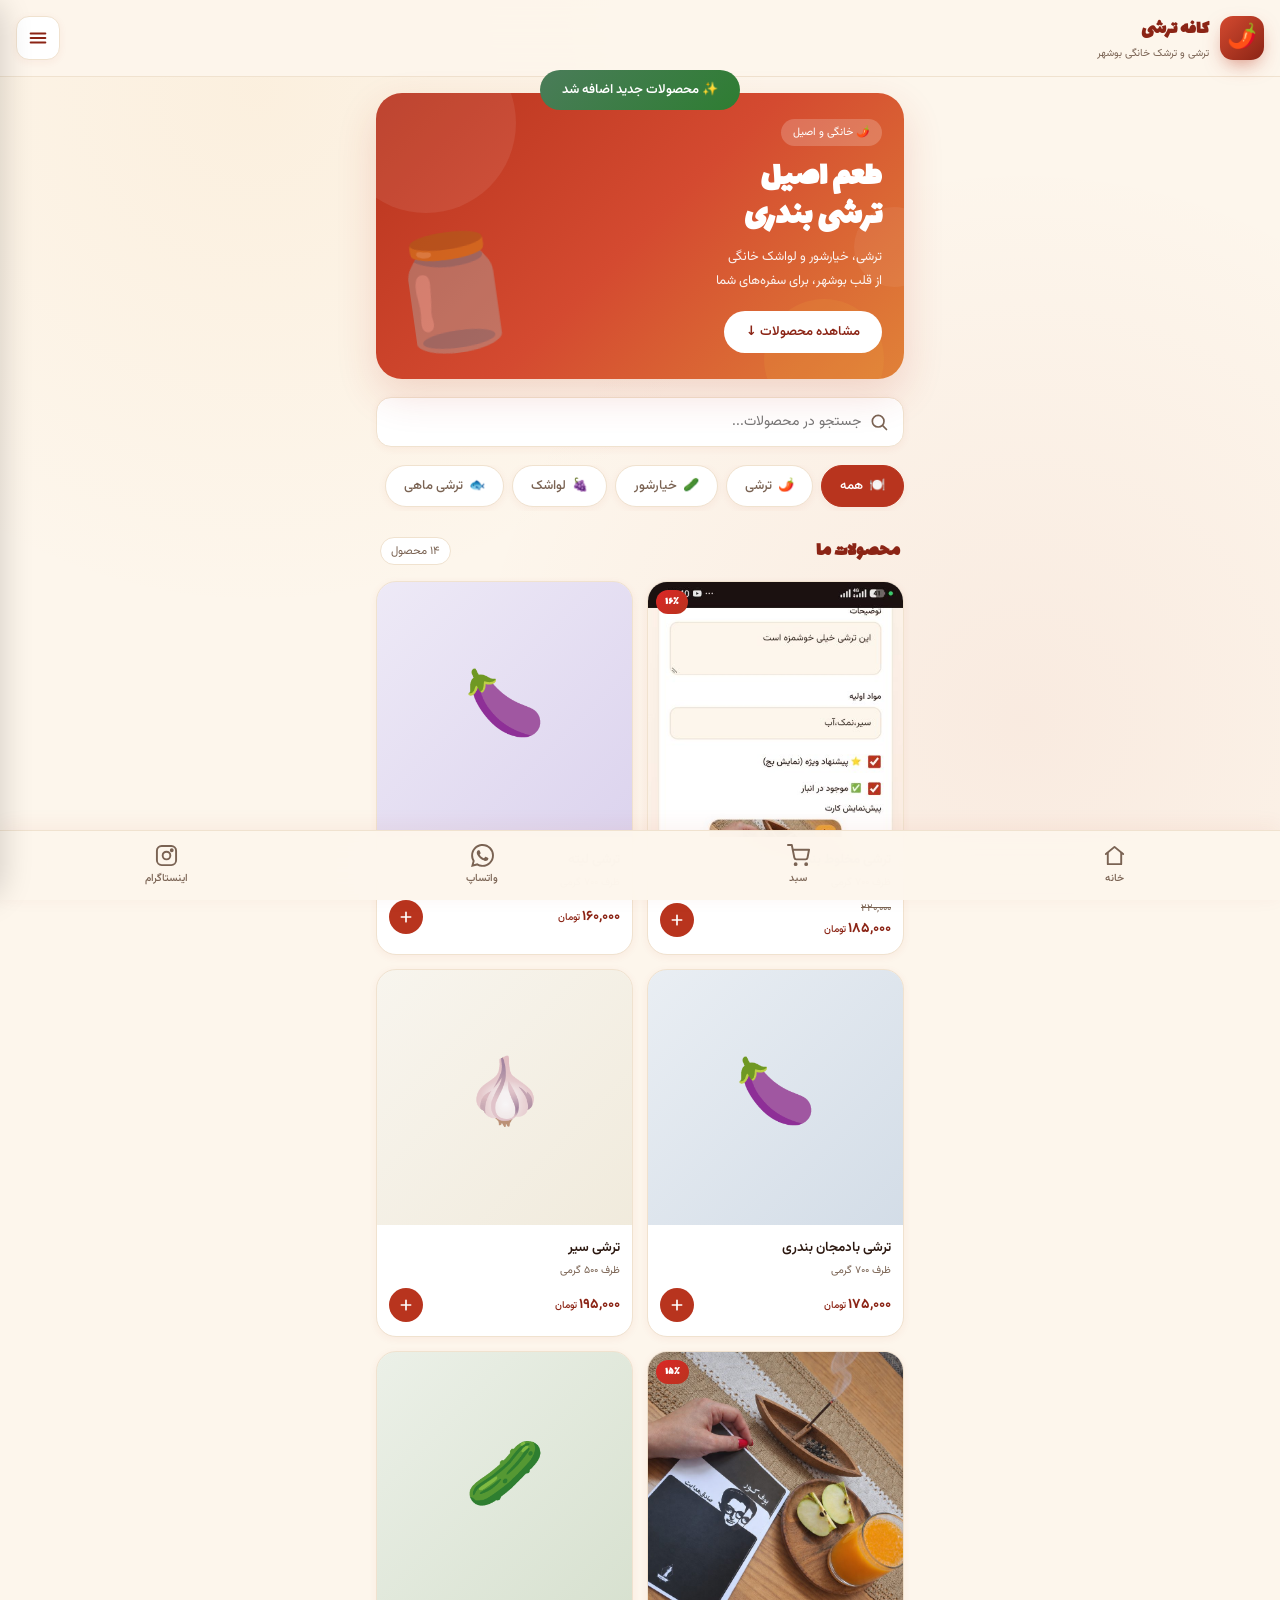
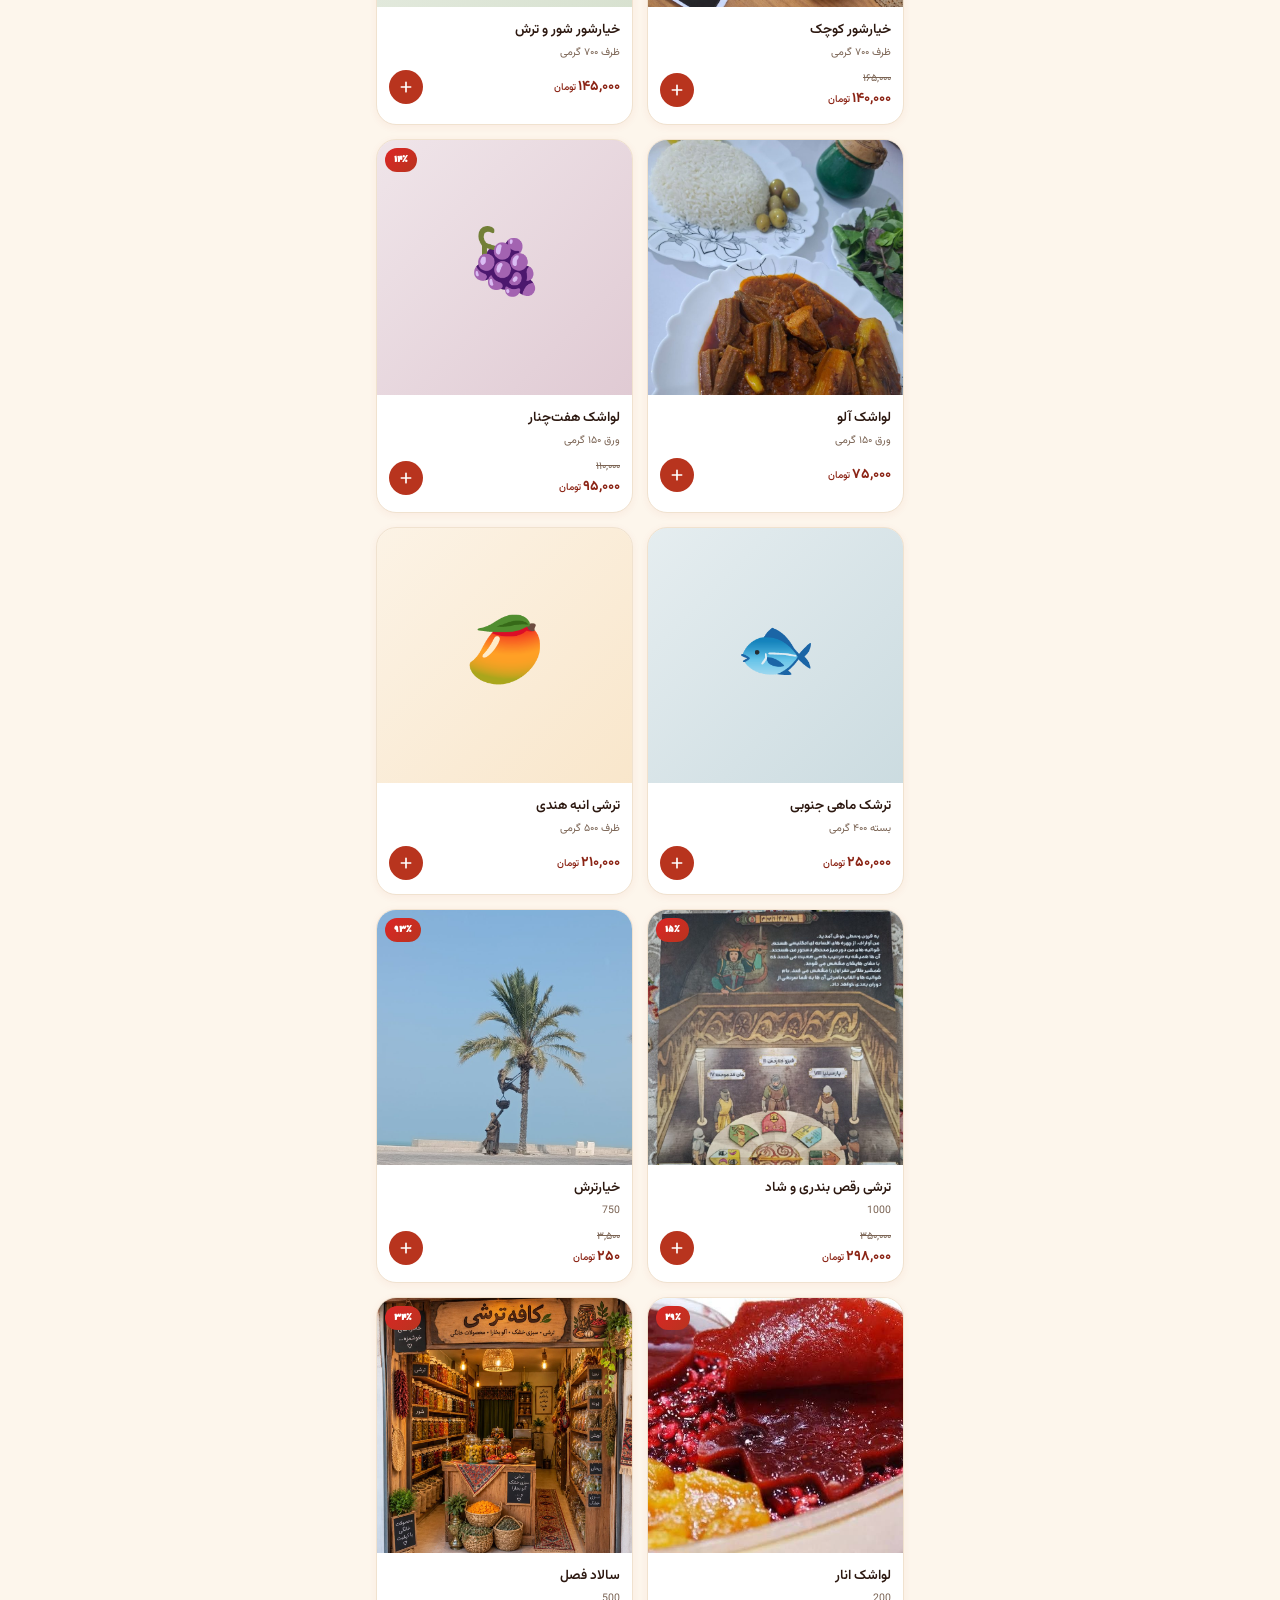
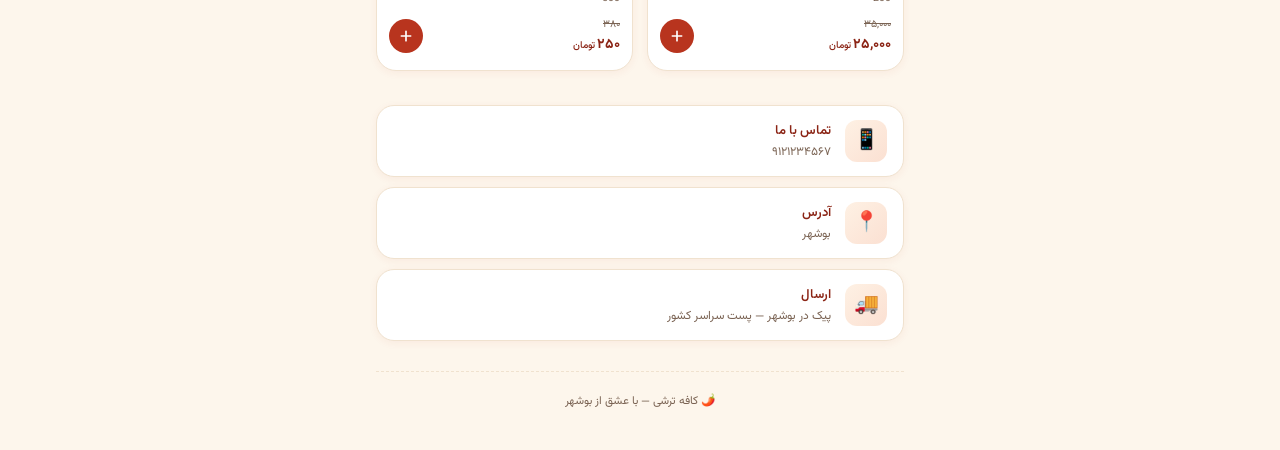
==== commit 837d1f10: "Update index.html" ====
--- a/index.html
+++ b/index.html
@@ -5,88 +5,254 @@
 <meta name="viewport" content="width=device-width,initial-scale=1,viewport-fit=cover">
 <meta name="theme-color" content="#b8341e">
 <meta name="apple-mobile-web-app-capable" content="yes">
+<meta name="apple-mobile-web-app-status-bar-style" content="black-translucent">
 <title>کافه ترشی — ترشی و ترشک خانگی</title>
 <link rel="manifest" href="manifest.json">
 <link rel="icon" href="icon.svg" type="image/svg+xml">
+<link rel="preconnect" href="https://fonts.googleapis.com">
+<link rel="preconnect" href="https://fonts.gstatic.com" crossorigin>
 <link href="https://fonts.googleapis.com/css2?family=Vazirmatn:wght@300;400;500;600;700;800&family=Lalezar&display=swap" rel="stylesheet">
 <link rel="stylesheet" href="styles.css">
 </head>
 <body>
+
 <header class="app-header">
   <div class="logo">
     <div class="logo-icon">🌶️</div>
-    <div><h1>کافه ترشی</h1><p id="headerTagline">ترشی و ترشک خانگی بوشهر</p></div>
-  </div>
-  <button class="hamburger" id="hamburgerBtn" aria-label="منو"><svg viewBox="0 0 24 24" fill="none" stroke="currentColor" stroke-width="2.2" stroke-linecap="round"><path d="M4 7h16M4 12h16M4 17h16"/></svg></button>
+    <div>
+      <h1>کافه ترشی</h1>
+      <p id="headerTagline">ترشی و ترشک خانگی بوشهر</p>
+    </div>
+  </div>
+  <button class="hamburger" id="hamburgerBtn" aria-label="منو">
+    <svg viewBox="0 0 24 24" fill="none" stroke="currentColor" stroke-width="2.2" stroke-linecap="round" stroke-linejoin="round">
+      <path d="M4 7h16M4 12h16M4 17h16"/>
+    </svg>
+  </button>
 </header>
+
 <main>
+
   <section class="hero">
-    <div class="hero-deco hero-deco-1"></div><div class="hero-deco hero-deco-2"></div><div class="hero-deco hero-deco-3"></div>
+    <div class="hero-deco hero-deco-1"></div>
+    <div class="hero-deco hero-deco-2"></div>
+    <div class="hero-deco hero-deco-3"></div>
     <div class="hero-content">
       <span class="hero-tag">🌶️ خانگی و اصیل</span>
       <h2>طعم اصیل<br>ترشی بندری</h2>
       <p>ترشی، خیارشور و لواشک خانگی<br>از قلب بوشهر، برای سفره‌های شما</p>
       <a href="#products" class="hero-cta">مشاهده محصولات ↓</a>
     </div>
-    <div class="hero-visual"><span class="hero-jar">🫙</span></div>
-  </section>
+    <div class="hero-visual">
+      <span class="hero-jar">🫙</span>
+    </div>
+  </section>
+
+  <section class="featured-section" id="featuredSection" style="display:none">
+    <div class="section-head">
+      <h3>⭐ پیشنهاد ویژه</h3>
+      <span class="products-count" id="featuredCount"></span>
+    </div>
+    <div class="featured-scroll" id="featuredScroll"></div>
+  </section>
+
   <section class="search-row">
     <div class="search-box">
-      <svg class="search-icon" viewBox="0 0 24 24" fill="none" stroke="currentColor" stroke-width="2" stroke-linecap="round"><circle cx="11" cy="11" r="7"/><path d="m21 21-4.3-4.3"/></svg>
+      <svg class="search-icon" viewBox="0 0 24 24" fill="none" stroke="currentColor" stroke-width="2" stroke-linecap="round" stroke-linejoin="round">
+        <circle cx="11" cy="11" r="7"/>
+        <path d="m21 21-4.3-4.3"/>
+      </svg>
       <input type="text" id="searchInput" placeholder="جستجو در محصولات..." autocomplete="off">
-      <button class="search-clear" id="searchClear" style="display:none" aria-label="پاک"><svg viewBox="0 0 24 24" fill="none" stroke="currentColor" stroke-width="2.2" stroke-linecap="round"><path d="M18 6L6 18M6 6l12 12"/></svg></button>
-    </div>
-  </section>
+      <button class="search-clear" id="searchClear" aria-label="پاک کردن" style="display:none">
+        <svg viewBox="0 0 24 24" fill="none" stroke="currentColor" stroke-width="2.2" stroke-linecap="round">
+          <path d="M18 6L6 18M6 6l12 12"/>
+        </svg>
+      </button>
+    </div>
+  </section>
+
   <section class="categories" id="categories"></section>
+
   <section class="products-section" id="products">
-    <div class="section-head"><h3>محصولات ما</h3><span class="products-count" id="productsCount"></span></div>
+    <div class="section-head">
+      <h3>محصولات ما</h3>
+      <span class="products-count" id="productsCount"></span>
+    </div>
     <div class="products-grid" id="productsGrid"></div>
-    <div class="empty-state" id="emptyState" style="display:none"><div class="empty-icon">🔍</div><p id="emptyText">محصولی پیدا نشد</p></div>
-  </section>
+    <div class="empty-state" id="emptyState" style="display:none">
+      <div class="empty-icon">🔍</div>
+      <p id="emptyText">محصولی در این دسته پیدا نشد</p>
+    </div>
+  </section>
+
   <section class="shop-info">
-    <div class="info-card"><div class="info-icon">📱</div><div><h4>تماس با ما</h4><p id="shopPhoneDisplay">—</p></div></div>
-    <div class="info-card"><div class="info-icon">📍</div><div><h4>آدرس</h4><p id="shopAddress">بوشهر</p></div></div>
-    <div class="info-card"><div class="info-icon">🚚</div><div><h4>ارسال</h4><p>پیک در بوشهر — پست سراسر کشور</p></div></div>
-  </section>
-  <footer class="app-footer"><p>🌶️ کافه ترشی — با عشق از بوشهر</p></footer>
+    <div class="info-card">
+      <div class="info-icon">📱</div>
+      <div>
+        <h4>تماس با ما</h4>
+        <p id="shopPhoneDisplay">۰۹۱۲ ۱۲۳ ۴۵۶۷</p>
+      </div>
+    </div>
+    <div class="info-card">
+      <div class="info-icon">📍</div>
+      <div>
+        <h4>آدرس</h4>
+        <p id="shopAddress">بوشهر</p>
+      </div>
+    </div>
+    <div class="info-card">
+      <div class="info-icon">🚚</div>
+      <div>
+        <h4>ارسال</h4>
+        <p>پیک در بوشهر — پست سراسر کشور</p>
+      </div>
+    </div>
+  </section>
+
+  <footer class="app-footer">
+    <p>🌶️ کافه ترشی — با عشق از بوشهر</p>
+  </footer>
+
 </main>
+
 <nav class="bottom-nav">
-  <button class="nav-item" id="navHome"><svg viewBox="0 0 24 24" fill="none" stroke="currentColor" stroke-width="2" stroke-linecap="round"><path d="M3 10.5 12 3l9 7.5"/><path d="M5 9.5V21h14V9.5"/></svg><span>خانه</span></button>
-  <button class="nav-item" id="navCart"><div class="nav-icon-wrap"><svg viewBox="0 0 24 24" fill="none" stroke="currentColor" stroke-width="2" stroke-linecap="round"><circle cx="9" cy="21" r="1"/><circle cx="20" cy="21" r="1"/><path d="M1 1h4l2.68 13.39a2 2 0 0 0 2 1.61h9.72a2 2 0 0 0 2-1.61L23 6H6"/></svg><span class="nav-badge" id="navBadge">۰</span></div><span>سبد</span></button>
-  <button class="nav-item" id="navWhatsapp"><svg viewBox="0 0 24 24" fill="currentColor"><path d="M17.472 14.382c-.297-.149-1.758-.867-2.03-.967-.273-.099-.471-.148-.67.15-.197.297-.767.966-.94 1.164-.173.199-.347.223-.644.075-.297-.15-1.255-.463-2.39-1.475-.883-.788-1.48-1.761-1.653-2.059-.173-.297-.018-.458.13-.606.134-.133.298-.347.446-.52.149-.174.198-.298.298-.497.099-.198.05-.371-.025-.52-.075-.149-.669-1.612-.916-2.207-.242-.579-.487-.5-.669-.51-.173-.008-.371-.01-.57-.01-.198 0-.52.074-.792.372-.272.297-1.04 1.016-1.04 2.479 0 1.462 1.065 2.875 1.213 3.074.149.198 2.096 3.2 5.077 4.487.709.306 1.262.489 1.694.625.712.227 1.36.195 1.871.118.571-.085 1.758-.719 2.006-1.413.248-.694.248-1.289.173-1.413-.074-.124-.272-.198-.57-.347m-5.421 7.403h-.004a9.87 9.87 0 01-5.031-1.378l-.361-.214-3.741.982.998-3.648-.235-.374a9.86 9.86 0 01-1.51-5.26c.001-5.45 4.436-9.884 9.888-9.884 2.64 0 5.122 1.03 6.988 2.898a9.825 9.825 0 012.893 6.994c-.003 5.45-4.437 9.884-9.885 9.884m8.413-18.297A11.815 11.815 0 0012.05 0C5.495 0 .16 5.335.157 11.892c0 2.096.547 4.142 1.588 5.945L.057 24l6.305-1.654a11.882 11.882 0 005.683 1.448h.005c6.554 0 11.89-5.335 11.893-11.893a11.821 11.821 0 00-3.48-8.413z"/></svg><span>واتساپ</span></button>
-  <button class="nav-item" id="navInstagram"><svg viewBox="0 0 24 24" fill="none" stroke="currentColor" stroke-width="2" stroke-linecap="round"><rect x="2" y="2" width="20" height="20" rx="5"/><circle cx="12" cy="12" r="4"/><circle cx="17.5" cy="6.5" r="1" fill="currentColor"/></svg><span>اینستاگرام</span></button>
+  <button class="nav-item" id="navHome">
+    <svg viewBox="0 0 24 24" fill="none" stroke="currentColor" stroke-width="2" stroke-linecap="round" stroke-linejoin="round">
+      <path d="M3 10.5 12 3l9 7.5"/>
+      <path d="M5 9.5V21h14V9.5"/>
+    </svg>
+    <span>خانه</span>
+  </button>
+
+  <button class="nav-item" id="navCart">
+    <div class="nav-icon-wrap">
+      <svg viewBox="0 0 24 24" fill="none" stroke="currentColor" stroke-width="2" stroke-linecap="round" stroke-linejoin="round">
+        <circle cx="9" cy="21" r="1"/>
+        <circle cx="20" cy="21" r="1"/>
+        <path d="M1 1h4l2.68 13.39a2 2 0 0 0 2 1.61h9.72a2 2 0 0 0 2-1.61L23 6H6"/>
+      </svg>
+      <span class="nav-badge" id="navBadge">۰</span>
+    </div>
+    <span>سبد</span>
+  </button>
+
+  <button class="nav-item" id="navWhatsapp">
+    <svg viewBox="0 0 24 24" fill="currentColor">
+      <path d="M17.472 14.382c-.297-.149-1.758-.867-2.03-.967-.273-.099-.471-.148-.67.15-.197.297-.767.966-.94 1.164-.173.199-.347.223-.644.075-.297-.15-1.255-.463-2.39-1.475-.883-.788-1.48-1.761-1.653-2.059-.173-.297-.018-.458.13-.606.134-.133.298-.347.446-.52.149-.174.198-.298.298-.497.099-.198.05-.371-.025-.52-.075-.149-.669-1.612-.916-2.207-.242-.579-.487-.5-.669-.51-.173-.008-.371-.01-.57-.01-.198 0-.52.074-.792.372-.272.297-1.04 1.016-1.04 2.479 0 1.462 1.065 2.875 1.213 3.074.149.198 2.096 3.2 5.077 4.487.709.306 1.262.489 1.694.625.712.227 1.36.195 1.871.118.571-.085 1.758-.719 2.006-1.413.248-.694.248-1.289.173-1.413-.074-.124-.272-.198-.57-.347m-5.421 7.403h-.004a9.87 9.87 0 01-5.031-1.378l-.361-.214-3.741.982.998-3.648-.235-.374a9.86 9.86 0 01-1.51-5.26c.001-5.45 4.436-9.884 9.888-9.884 2.64 0 5.122 1.03 6.988 2.898a9.825 9.825 0 012.893 6.994c-.003 5.45-4.437 9.884-9.885 9.884m8.413-18.297A11.815 11.815 0 0012.05 0C5.495 0 .16 5.335.157 11.892c0 2.096.547 4.142 1.588 5.945L.057 24l6.305-1.654a11.882 11.882 0 005.683 1.448h.005c6.554 0 11.89-5.335 11.893-11.893a11.821 11.821 0 00-3.48-8.413z"/>
+    </svg>
+    <span>واتساپ</span>
+  </button>
+
+  <button class="nav-item" id="navInstagram">
+    <svg viewBox="0 0 24 24" fill="none" stroke="currentColor" stroke-width="2" stroke-linecap="round" stroke-linejoin="round">
+      <rect x="2" y="2" width="20" height="20" rx="5"/>
+      <circle cx="12" cy="12" r="4"/>
+      <circle cx="17.5" cy="6.5" r="1" fill="currentColor"/>
+    </svg>
+    <span>اینستاگرام</span>
+  </button>
 </nav>
+
 <div class="drawer-overlay" id="drawerOverlay"></div>
 <aside class="drawer" id="drawer">
   <div class="drawer-header">
     <div class="logo-icon">🌶️</div>
-    <div class="drawer-brand"><h2>کافه ترشی</h2><p>ترشی و ترشک خانگی بوشهر</p></div>
-    <button class="icon-close" id="closeDrawer" aria-label="بستن"><svg viewBox="0 0 24 24" fill="none" stroke="currentColor" stroke-width="2.2" stroke-linecap="round"><path d="M18 6L6 18M6 6l12 12"/></svg></button>
-  </div>
-  <div class="drawer-section"><h3 class="drawer-title">دسته‌بندی محصولات</h3><div class="drawer-cats" id="drawerCats"></div></div>
+    <div class="drawer-brand">
+      <h2>کافه ترشی</h2>
+      <p>ترشی و ترشک خانگی بوشهر</p>
+    </div>
+    <button class="icon-close" id="closeDrawer" aria-label="بستن">
+      <svg viewBox="0 0 24 24" fill="none" stroke="currentColor" stroke-width="2.2" stroke-linecap="round">
+        <path d="M18 6L6 18M6 6l12 12"/>
+      </svg>
+    </button>
+  </div>
+
+  <div class="drawer-section">
+    <h3 class="drawer-title">دسته‌بندی محصولات</h3>
+    <div class="drawer-cats" id="drawerCats"></div>
+  </div>
+
   <div class="drawer-section">
     <h3 class="drawer-title">ارتباط با ما</h3>
-    <button class="drawer-item" id="drawerWhatsapp"><svg viewBox="0 0 24 24" fill="currentColor"><path d="M17.472 14.382c-.297-.149-1.758-.867-2.03-.967-.273-.099-.471-.148-.67.15-.197.297-.767.966-.94 1.164-.173.199-.347.223-.644.075-.297-.15-1.255-.463-2.39-1.475-.883-.788-1.48-1.761-1.653-2.059-.173-.297-.018-.458.13-.606.134-.133.298-.347.446-.52.149-.174.198-.298.298-.497.099-.198.05-.371-.025-.52-.075-.149-.669-1.612-.916-2.207-.242-.579-.487-.5-.669-.51-.173-.008-.371-.01-.57-.01-.198 0-.52.074-.792.372-.272.297-1.04 1.016-1.04 2.479 0 1.462 1.065 2.875 1.213 3.074.149.198 2.096 3.2 5.077 4.487.709.306 1.262.489 1.694.625.712.227 1.36.195 1.871.118.571-.085 1.758-.719 2.006-1.413.248-.694.248-1.289.173-1.413-.074-.124-.272-.198-.57-.347m-5.421 7.403h-.004a9.87 9.87 0 01-5.031-1.378l-.361-.214-3.741.982.998-3.648-.235-.374a9.86 9.86 0 01-1.51-5.26c.001-5.45 4.436-9.884 9.888-9.884 2.64 0 5.122 1.03 6.988 2.898a9.825 9.825 0 012.893 6.994c-.003 5.45-4.437 9.884-9.885 9.884m8.413-18.297A11.815 11.815 0 0012.05 0C5.495 0 .16 5.335.157 11.892c0 2.096.547 4.142 1.588 5.945L.057 24l6.305-1.654a11.882 11.882 0 005.683 1.448h.005c6.554 0 11.89-5.335 11.893-11.893a11.821 11.821 0 00-3.48-8.413z"/></svg><span>واتساپ</span></button>
-    <button class="drawer-item" id="drawerInstagram"><svg viewBox="0 0 24 24" fill="none" stroke="currentColor" stroke-width="2" stroke-linecap="round"><rect x="2" y="2" width="20" height="20" rx="5"/><circle cx="12" cy="12" r="4"/><circle cx="17.5" cy="6.5" r="1" fill="currentColor"/></svg><span>اینستاگرام</span></button>
-    <button class="drawer-item" id="drawerPhone"><svg viewBox="0 0 24 24" fill="none" stroke="currentColor" stroke-width="2" stroke-linecap="round"><path d="M22 16.92v3a2 2 0 0 1-2.18 2 19.79 19.79 0 0 1-8.63-3.07 19.5 19.5 0 0 1-6-6 19.79 19.79 0 0 1-3.07-8.67A2 2 0 0 1 4.11 2h3a2 2 0 0 1 2 1.72c.13.96.36 1.9.7 2.81a2 2 0 0 1-.45 2.11L8.09 9.91a16 16 0 0 0 6 6l1.27-1.27a2 2 0 0 1 2.11-.45c.91.34 1.85.57 2.81.7A2 2 0 0 1 22 16.92z"/></svg><span>تماس تلفنی</span></button>
-  </div>
-  <div class="drawer-section"><h3 class="drawer-title">درباره ما</h3><p class="drawer-about">🌶️ <strong>کافه ترشی</strong><br>ترشی، خیارشور و لواشک خانگی اصیل بوشهری، با مواد اولیه تازه و دستور خانوادگی.</p></div>
-  <div class="drawer-footer"><p>🌶️ با عشق از بوشهر</p><p class="drawer-version">نسخه ۱.۰</p></div>
+    <button class="drawer-item" id="drawerWhatsapp">
+      <svg viewBox="0 0 24 24" fill="currentColor">
+        <path d="M17.472 14.382c-.297-.149-1.758-.867-2.03-.967-.273-.099-.471-.148-.67.15-.197.297-.767.966-.94 1.164-.173.199-.347.223-.644.075-.297-.15-1.255-.463-2.39-1.475-.883-.788-1.48-1.761-1.653-2.059-.173-.297-.018-.458.13-.606.134-.133.298-.347.446-.52.149-.174.198-.298.298-.497.099-.198.05-.371-.025-.52-.075-.149-.669-1.612-.916-2.207-.242-.579-.487-.5-.669-.51-.173-.008-.371-.01-.57-.01-.198 0-.52.074-.792.372-.272.297-1.04 1.016-1.04 2.479 0 1.462 1.065 2.875 1.213 3.074.149.198 2.096 3.2 5.077 4.487.709.306 1.262.489 1.694.625.712.227 1.36.195 1.871.118.571-.085 1.758-.719 2.006-1.413.248-.694.248-1.289.173-1.413-.074-.124-.272-.198-.57-.347m-5.421 7.403h-.004a9.87 9.87 0 01-5.031-1.378l-.361-.214-3.741.982.998-3.648-.235-.374a9.86 9.86 0 01-1.51-5.26c.001-5.45 4.436-9.884 9.888-9.884 2.64 0 5.122 1.03 6.988 2.898a9.825 9.825 0 012.893 6.994c-.003 5.45-4.437 9.884-9.885 9.884m8.413-18.297A11.815 11.815 0 0012.05 0C5.495 0 .16 5.335.157 11.892c0 2.096.547 4.142 1.588 5.945L.057 24l6.305-1.654a11.882 11.882 0 005.683 1.448h.005c6.554 0 11.89-5.335 11.893-11.893a11.821 11.821 0 00-3.48-8.413z"/>
+      </svg>
+      <span>واتساپ</span>
+    </button>
+    <button class="drawer-item" id="drawerInstagram">
+      <svg viewBox="0 0 24 24" fill="none" stroke="currentColor" stroke-width="2" stroke-linecap="round" stroke-linejoin="round">
+        <rect x="2" y="2" width="20" height="20" rx="5"/>
+        <circle cx="12" cy="12" r="4"/>
+        <circle cx="17.5" cy="6.5" r="1" fill="currentColor"/>
+      </svg>
+      <span>اینستاگرام</span>
+    </button>
+    <button class="drawer-item" id="drawerPhone">
+      <svg viewBox="0 0 24 24" fill="none" stroke="currentColor" stroke-width="2" stroke-linecap="round" stroke-linejoin="round">
+        <path d="M22 16.92v3a2 2 0 0 1-2.18 2 19.79 19.79 0 0 1-8.63-3.07 19.5 19.5 0 0 1-6-6 19.79 19.79 0 0 1-3.07-8.67A2 2 0 0 1 4.11 2h3a2 2 0 0 1 2 1.72c.13.96.36 1.9.7 2.81a2 2 0 0 1-.45 2.11L8.09 9.91a16 16 0 0 0 6 6l1.27-1.27a2 2 0 0 1 2.11-.45c.91.34 1.85.57 2.81.7A2 2 0 0 1 22 16.92z"/>
+      </svg>
+      <span>تماس تلفنی</span>
+    </button>
+  </div>
+
+  <div class="drawer-section">
+    <h3 class="drawer-title">درباره ما</h3>
+    <div class="drawer-about">
+      <div class="about-icon">🌶️</div>
+      <p class="about-title"><strong>کافه ترشی</strong></p>
+      <p class="about-text">
+        ترشی، خیارشور و لواشک خانگی اصیل بوشهری،
+        با مواد اولیه تازه و دستور خانوادگی.
+        بدون مواد نگهدارنده، با عشق و سلیقه ساخته می‌شود.
+      </p>
+      <div class="about-features">
+        <span>🏠 خانگی</span>
+        <span>🌿 طبیعی</span>
+        <span>❤️ با عشق</span>
+      </div>
+    </div>
+  </div>
+
+  <div class="drawer-footer">
+    <p>🌶️ با عشق از بوشهر</p>
+    <p class="drawer-version">نسخه ۱.۰</p>
+  </div>
 </aside>
-<div class="sheet-overlay" id="productSheet"><div class="sheet" id="productSheetContent"></div></div>
+
+<div class="sheet-overlay" id="productSheet">
+  <div class="sheet" id="productSheetContent"></div>
+</div>
+
 <div class="sheet-overlay" id="cartSheet">
   <div class="sheet">
     <div class="sheet-handle"></div>
-    <div class="sheet-header"><h3>🛒 سبد خرید</h3><button class="icon-close" id="closeCart" aria-label="بستن"><svg viewBox="0 0 24 24" fill="none" stroke="currentColor" stroke-width="2" stroke-linecap="round"><path d="M18 6L6 18M6 6l12 12"/></svg></button></div>
+    <div class="sheet-header">
+      <h3>🛒 سبد خرید</h3>
+      <button class="icon-close" id="closeCart" aria-label="بستن">
+        <svg viewBox="0 0 24 24" fill="none" stroke="currentColor" stroke-width="2" stroke-linecap="round">
+          <path d="M18 6L6 18M6 6l12 12"/>
+        </svg>
+      </button>
+    </div>
     <div class="cart-body" id="cartBody"></div>
     <div class="cart-footer" id="cartFooter">
-      <div class="cart-total-row"><span>جمع کل:</span><strong id="cartTotal">۰ تومان</strong></div>
-      <button class="checkout-btn" id="checkoutBtn"><svg viewBox="0 0 24 24" fill="currentColor"><path d="M17.472 14.382c-.297-.149-1.758-.867-2.03-.967-.273-.099-.471-.148-.67.15-.197.297-.767.966-.94 1.164-.173.199-.347.223-.644.075-.297-.15-1.255-.463-2.39-1.475-.883-.788-1.48-1.761-1.653-2.059-.173-.297-.018-.458.13-.606.134-.133.298-.347.446-.52.149-.174.198-.298.298-.497.099-.198.05-.371-.025-.52-.075-.149-.669-1.612-.916-2.207-.242-.579-.487-.5-.669-.51-.173-.008-.371-.01-.57-.01-.198 0-.52.074-.792.372-.272.297-1.04 1.016-1.04 2.479 0 1.462 1.065 2.875 1.213 3.074.149.198 2.096 3.2 5.077 4.487.709.306 1.262.489 1.694.625.712.227 1.36.195 1.871.118.571-.085 1.758-.719 2.006-1.413.248-.694.248-1.289.173-1.413-.074-.124-.272-.198-.57-.347m-5.421 7.403h-.004a9.87 9.87 0 01-5.031-1.378l-.361-.214-3.741.982.998-3.648-.235-.374a9.86 9.86 0 01-1.51-5.26c.001-5.45 4.436-9.884 9.888-9.884 2.64 0 5.122 1.03 6.988 2.898a9.825 9.825 0 012.893 6.994c-.003 5.45-4.437 9.884-9.885 9.884m8.413-18.297A11.815 11.815 0 0012.05 0C5.495 0 .16 5.335.157 11.892c0 2.096.547 4.142 1.588 5.945L.057 24l6.305-1.654a11.882 11.882 0 005.683 1.448h.005c6.554 0 11.89-5.335 11.893-11.893a11.821 11.821 0 00-3.48-8.413z"/></svg>ثبت سفارش در واتساپ</button>
+      <div class="cart-total-row">
+        <span>جمع کل:</span>
+        <strong id="cartTotal">۰ تومان</strong>
+      </div>
+      <button class="checkout-btn" id="checkoutBtn">
+        <svg viewBox="0 0 24 24" fill="currentColor"><path d="M17.472 14.382c-.297-.149-1.758-.867-2.03-.967-.273-.099-.471-.148-.67.15-.197.297-.767.966-.94 1.164-.173.199-.347.223-.644.075-.297-.15-1.255-.463-2.39-1.475-.883-.788-1.48-1.761-1.653-2.059-.173-.297-.018-.458.13-.606.134-.133.298-.347.446-.52.149-.174.198-.298.298-.497.099-.198.05-.371-.025-.52-.075-.149-.669-1.612-.916-2.207-.242-.579-.487-.5-.669-.51-.173-.008-.371-.01-.57-.01-.198 0-.52.074-.792.372-.272.297-1.04 1.016-1.04 2.479 0 1.462 1.065 2.875 1.213 3.074.149.198 2.096 3.2 5.077 4.487.709.306 1.262.489 1.694.625.712.227 1.36.195 1.871.118.571-.085 1.758-.719 2.006-1.413.248-.694.248-1.289.173-1.413-.074-.124-.272-.198-.57-.347m-5.421 7.403h-.004a9.87 9.87 0 01-5.031-1.378l-.361-.214-3.741.982.998-3.648-.235-.374a9.86 9.86 0 01-1.51-5.26c.001-5.45 4.436-9.884 9.888-9.884 2.64 0 5.122 1.03 6.988 2.898a9.825 9.825 0 012.893 6.994c-.003 5.45-4.437 9.884-9.885 9.884m8.413-18.297A11.815 11.815 0 0012.05 0C5.495 0 .16 5.335.157 11.892c0 2.096.547 4.142 1.588 5.945L.057 24l6.305-1.654a11.882 11.882 0 005.683 1.448h.005c6.554 0 11.89-5.335 11.893-11.893a11.821 11.821 0 00-3.48-8.413z"/></svg>
+        ثبت سفارش در واتساپ
+      </button>
     </div>
   </div>
 </div>
+
 <div class="toast" id="toast"></div>
+
 <script src="products.js"></script>
 <script src="app.js"></script>
 </body>
-</html>+</html>
--- a/styles.css
+++ b/styles.css
@@ -1,862 +1,151 @@
+/* استایل‌ها */
 *{margin:0;padding:0;box-sizing:border-box;-webkit-tap-highlight-color:transparent}
-
-:root{
-  --bg:#fdf6ec;
-  --card:#ffffff;
-  --primary:#b8341e;
-  --primary-light:#d44a30;
-  --primary-dark:#8b2415;
-  --mustard:#e8a33d;
-  --mustard-light:#f5c76e;
-  --text:#2c1810;
-  --text-soft:#7a6353;
-  --border:#f0e2cf;
-  --success:#4a7c59;
-  --shadow-sm:0 2px 8px rgba(184,52,30,.06);
-  --shadow-md:0 8px 24px rgba(184,52,30,.1);
-  --shadow-lg:0 16px 40px rgba(184,52,30,.16);
-  --nav-h:70px;
-}
-
+:root{--bg:#fdf6ec;--card:#fff;--primary:#b8341e;--primary-dark:#8b2415;--mustard:#e8a33d;--text:#2c1810;--text-soft:#7a6353;--border:#f0e2cf;--nav-h:70px;--shadow-sm:0 2px 8px rgba(184,52,30,.06);--shadow-md:0 8px 24px rgba(184,52,30,.1);--shadow-lg:0 16px 40px rgba(184,52,30,.16)}
 html,body{height:100%}
-body{
-  font-family:'Vazirmatn',system-ui,-apple-system,sans-serif;
-  background:var(--bg);
-  color:var(--text);
-  min-height:100dvh;
-  -webkit-font-smoothing:antialiased;
-  padding-bottom:calc(var(--nav-h) + env(safe-area-inset-bottom) + 20px);
-  background-image:
-    radial-gradient(circle at 20% 10%, rgba(232,163,61,.08), transparent 40%),
-    radial-gradient(circle at 80% 80%, rgba(184,52,30,.06), transparent 45%);
-  background-attachment:fixed;
-}
-
-/* ══════════ هدر ══════════ */
-.app-header{
-  display:flex;justify-content:space-between;align-items:center;
-  gap:12px;
-  padding:14px 16px;
-  padding-top:calc(14px + env(safe-area-inset-top));
-  background:rgba(253,246,236,.92);
-  backdrop-filter:blur(20px) saturate(160%);
-  -webkit-backdrop-filter:blur(20px) saturate(160%);
-  border-bottom:1px solid var(--border);
-}
+body{font-family:'Vazirmatn',system-ui,sans-serif;background:var(--bg);color:var(--text);min-height:100dvh;padding-bottom:calc(var(--nav-h) + env(safe-area-inset-bottom) + 20px);background-image:radial-gradient(circle at 20% 10%,rgba(232,163,61,.08),transparent 40%),radial-gradient(circle at 80% 80%,rgba(184,52,30,.06),transparent 45%);background-attachment:fixed}
+.app-header{display:flex;justify-content:space-between;align-items:center;gap:12px;padding:14px 16px;padding-top:calc(14px + env(safe-area-inset-top));background:rgba(253,246,236,.92);backdrop-filter:blur(20px);border-bottom:1px solid var(--border)}
 .logo{display:flex;align-items:center;gap:11px;min-width:0}
-.logo-icon{
-  width:44px;height:44px;flex-shrink:0;border-radius:13px;
-  display:grid;place-items:center;font-size:24px;
-  background:linear-gradient(135deg,#d44a30,#8b2415);
-  box-shadow:0 8px 20px -6px rgba(184,52,30,.6);
-}
-.app-header h1{
-  font-family:'Lalezar','Vazirmatn',sans-serif;
-  font-size:19px;font-weight:400;letter-spacing:.3px;
-  color:var(--primary-dark);
-  white-space:nowrap;
-}
+.logo-icon{width:44px;height:44px;flex-shrink:0;border-radius:13px;display:grid;place-items:center;font-size:24px;background:linear-gradient(135deg,#d44a30,#8b2415);box-shadow:0 8px 20px -6px rgba(184,52,30,.6)}
+.app-header h1{font-family:'Lalezar',sans-serif;font-size:19px;color:var(--primary-dark);white-space:nowrap}
 #headerTagline{font-size:10.5px;color:var(--text-soft);margin-top:1px;white-space:nowrap;overflow:hidden;text-overflow:ellipsis}
-
-.hamburger{
-  width:44px;height:44px;flex-shrink:0;
-  border-radius:13px;
-  background:var(--card);
-  border:1px solid var(--border);
-  display:grid;place-items:center;
-  cursor:pointer;
-  color:var(--primary-dark);
-  box-shadow:var(--shadow-sm);
-  transition:transform .2s,background .2s;
-}
-.hamburger:active{transform:scale(.92);background:var(--bg)}
+.hamburger{width:44px;height:44px;flex-shrink:0;border-radius:13px;background:var(--card);border:1px solid var(--border);display:grid;place-items:center;cursor:pointer;color:var(--primary-dark);box-shadow:var(--shadow-sm)}
 .hamburger svg{width:22px;height:22px}
-
-/* ══════════ محتوا ══════════ */
 main{padding:0 16px 20px;max-width:560px;margin:0 auto}
-
-/* ══════════ هیرو ══════════ */
-.hero{
-  position:relative;margin-top:16px;
-  padding:26px 22px;
-  border-radius:26px;
-  background:
-    linear-gradient(135deg,#b8341e 0%,#d44a30 50%,#e8a33d 130%);
-  color:#fff;overflow:hidden;
-  box-shadow:var(--shadow-lg);
-}
-.hero-deco{
-  position:absolute;border-radius:50%;
-  background:rgba(255,255,255,.08);
-  pointer-events:none;
-}
+.hero{position:relative;margin-top:16px;padding:26px 22px;border-radius:26px;background:linear-gradient(135deg,#b8341e,#d44a30 50%,#e8a33d 130%);color:#fff;overflow:hidden;box-shadow:var(--shadow-lg)}
+.hero-deco{position:absolute;border-radius:50%;background:rgba(255,255,255,.08);pointer-events:none}
 .hero-deco-1{width:180px;height:180px;top:-60px;left:-40px}
 .hero-deco-2{width:120px;height:120px;bottom:-40px;right:20px;background:rgba(232,163,61,.18)}
 .hero-deco-3{width:80px;height:80px;top:40%;right:-30px;background:rgba(255,255,255,.06)}
-
 .hero-content{position:relative;z-index:2;max-width:75%}
-.hero-tag{
-  display:inline-block;
-  padding:5px 12px;border-radius:99px;
-  background:rgba(255,255,255,.2);
-  font-size:11px;font-weight:500;
-  margin-bottom:12px;
-  backdrop-filter:blur(10px);
-}
-.hero h2{
-  font-family:'Lalezar','Vazirmatn',sans-serif;
-  font-size:30px;font-weight:400;line-height:1.15;
-  margin-bottom:10px;letter-spacing:.3px;
-  text-shadow:0 2px 12px rgba(0,0,0,.15);
-}
-.hero p{
-  font-size:13px;line-height:1.8;
-  opacity:.92;margin-bottom:18px;
-}
-.hero-cta{
-  display:inline-block;
-  padding:11px 22px;border-radius:99px;
-  background:#fff;color:var(--primary-dark);
-  font-family:inherit;font-size:13px;font-weight:600;
-  text-decoration:none;cursor:pointer;
-  box-shadow:0 6px 18px rgba(0,0,0,.15);
-  transition:transform .2s;
-}
-.hero-cta:active{transform:scale(.96)}
-
-.hero-visual{
-  position:absolute;bottom:-10px;left:10px;z-index:1;
-  pointer-events:none;
-}
-.hero-jar{
-  display:inline-block;
-  font-size:110px;
-  opacity:.35;
-  filter:drop-shadow(0 10px 30px rgba(0,0,0,.2));
-  transform:rotate(-8deg);
-  animation:jarFloat 4s ease-in-out infinite;
-}
-@keyframes jarFloat{
-  0%,100%{transform:rotate(-8deg) translateY(0)}
-  50%{transform:rotate(-12deg) translateY(-8px)}
-}
-
-/* ══════════ جستجو + رفرش ══════════ */
-.search-row{
-  display:flex;gap:8px;
-  margin-top:18px;
-}
-
-.search-box{
-  flex:1;
-  display:flex;align-items:center;gap:8px;
-  padding:0 14px;
-  height:50px;
-  background:var(--card);
-  border:1.5px solid var(--border);
-  border-radius:15px;
-  box-shadow:var(--shadow-sm);
-  transition:border-color .2s,box-shadow .2s;
-}
-.search-box:focus-within{
-  border-color:var(--primary);
-  box-shadow:0 0 0 4px rgba(184,52,30,.08);
-}
-.search-icon{
-  width:20px;height:20px;flex-shrink:0;
-  color:var(--text-soft);
-}
-.search-box input{
-  flex:1;min-width:0;
-  border:none;background:transparent;
-  font-family:inherit;font-size:14px;
-  color:var(--text);outline:none;
-  padding:0;
-}
-.search-box input::placeholder{color:var(--text-soft)}
-
-.search-clear{
-  width:26px;height:26px;flex-shrink:0;
-  border-radius:50%;border:none;
-  background:var(--bg);
-  display:grid;place-items:center;
-  cursor:pointer;color:var(--text-soft);
-  transition:transform .2s;
-}
-.search-clear:active{transform:scale(.85)}
+.hero-tag{display:inline-block;padding:5px 12px;border-radius:99px;background:rgba(255,255,255,.2);font-size:11px;margin-bottom:12px}
+.hero h2{font-family:'Lalezar',sans-serif;font-size:30px;line-height:1.15;margin-bottom:10px}
+.hero p{font-size:13px;line-height:1.8;opacity:.92;margin-bottom:18px}
+.hero-cta{display:inline-block;padding:11px 22px;border-radius:99px;background:#fff;color:var(--primary-dark);font-size:13px;font-weight:600;text-decoration:none}
+.hero-visual{position:absolute;bottom:-10px;left:10px;z-index:1}
+.hero-jar{display:inline-block;font-size:110px;opacity:.35;transform:rotate(-8deg);animation:jarFloat 4s ease-in-out infinite}
+@keyframes jarFloat{0%,100%{transform:rotate(-8deg) translateY(0)}50%{transform:rotate(-12deg) translateY(-8px)}}
+.search-row{display:flex;margin-top:18px}
+.search-box{flex:1;display:flex;align-items:center;gap:8px;padding:0 14px;height:50px;background:var(--card);border:1.5px solid var(--border);border-radius:15px;box-shadow:var(--shadow-sm)}
+.search-icon{width:20px;height:20px;color:var(--text-soft)}
+.search-box input{flex:1;border:none;background:transparent;font-family:inherit;font-size:14px;color:var(--text);outline:none}
+.search-clear{width:26px;height:26px;border-radius:50%;border:none;background:var(--bg);display:grid;place-items:center;cursor:pointer;color:var(--text-soft)}
 .search-clear svg{width:14px;height:14px}
-
-.refresh-btn{
-  width:50px;height:50px;flex-shrink:0;
-  border-radius:15px;
-  background:var(--card);
-  border:1.5px solid var(--border);
-  display:grid;place-items:center;
-  cursor:pointer;color:var(--primary);
-  box-shadow:var(--shadow-sm);
-  transition:transform .2s,background .2s;
-}
-.refresh-btn:active{transform:scale(.92);background:var(--bg)}
-.refresh-btn svg{width:22px;height:22px}
-.refresh-btn.spinning svg{animation:spin 1s linear infinite}
-@keyframes spin{to{transform:rotate(360deg)}}
-
-/* ══════════ دسته‌بندی ══════════ */
-.categories{
-  display:flex;gap:8px;
-  margin:18px -16px 0;
-  padding:0 16px 4px;
-  overflow-x:auto;
-  scrollbar-width:none;
-  scroll-behavior:smooth;
-}
+.categories{display:flex;gap:8px;margin:18px -16px 0;padding:0 16px 4px;overflow-x:auto;scrollbar-width:none}
 .categories::-webkit-scrollbar{display:none}
-
-.cat-pill{
-  flex-shrink:0;
-  padding:10px 18px;border-radius:99px;
-  background:var(--card);
-  border:1.5px solid var(--border);
-  font-family:inherit;font-size:13px;font-weight:500;
-  color:var(--text-soft);cursor:pointer;
-  display:flex;align-items:center;gap:6px;
-  transition:all .25s;
-  box-shadow:var(--shadow-sm);
-}
-.cat-pill.active{
-  background:var(--primary);
-  border-color:var(--primary);
-  color:#fff;
-  box-shadow:0 6px 16px -4px rgba(184,52,30,.5);
-  transform:translateY(-1px);
-}
-.cat-pill:active{transform:scale(.96)}
-
-/* ══════════ بخش محصولات ══════════ */
+.cat-pill{flex-shrink:0;padding:10px 18px;border-radius:99px;background:var(--card);border:1.5px solid var(--border);font-family:inherit;font-size:13px;font-weight:500;color:var(--text-soft);cursor:pointer;display:flex;align-items:center;gap:6px;box-shadow:var(--shadow-sm)}
+.cat-pill.active{background:var(--primary);border-color:var(--primary);color:#fff}
 .products-section{margin-top:24px}
-.section-head{
-  display:flex;justify-content:space-between;align-items:center;
-  margin-bottom:14px;padding:0 4px;
-}
-.section-head h3{
-  font-family:'Lalezar','Vazirmatn',sans-serif;
-  font-size:20px;font-weight:400;
-  color:var(--primary-dark);letter-spacing:.3px;
-}
-.products-count{
-  font-size:11.5px;color:var(--text-soft);
-  background:var(--card);
-  padding:4px 10px;border-radius:99px;
-  border:1px solid var(--border);
-}
-
-.products-grid{
-  display:grid;
-  grid-template-columns:repeat(2,1fr);
-  gap:12px;
-}
-
-.product-card{
-  background:var(--card);
-  border-radius:20px;
-  overflow:hidden;
-  border:1px solid var(--border);
-  box-shadow:var(--shadow-sm);
-  transition:transform .25s,box-shadow .25s;
-  cursor:pointer;
-  position:relative;
-  animation:cardIn .4s cubic-bezier(.22,1,.36,1) both;
-}
-.product-card:active{transform:scale(.97)}
-.product-card:hover{box-shadow:var(--shadow-md);transform:translateY(-2px)}
-@keyframes cardIn{
-  from{opacity:0;transform:translateY(10px)}
-  to{opacity:1;transform:translateY(0)}
-}
-
-.product-img{
-  position:relative;
-  aspect-ratio:1/1;
-  display:grid;place-items:center;
-  font-size:64px;
-  overflow:hidden;
-}
-.product-img::after{
-  content:'';position:absolute;inset:0;
-  background:radial-gradient(circle at 30% 25%, rgba(255,255,255,.25), transparent 55%);
-  pointer-events:none;
-}
-.product-img img{
-  width:100%;height:100%;object-fit:cover;
-}
-
-.product-badge{
-  position:absolute;top:8px;right:8px;
-  padding:4px 10px;border-radius:99px;
-  font-size:10px;font-weight:700;
-  background:var(--mustard);
-  color:var(--primary-dark);
-  box-shadow:0 2px 8px rgba(0,0,0,.15);
-  z-index:2;
-}
-.product-badge.out{
-  background:#6b6b6b;color:#fff;
-}
-
-/* برچسب تخفیف */
-.discount-badge{
-  position:absolute;top:8px;left:8px;
-  padding:4px 9px;border-radius:99px;
-  font-size:10.5px;font-weight:800;
-  background:linear-gradient(135deg,#dc2626,#b8341e);
-  color:#fff;
-  box-shadow:0 3px 10px rgba(220,38,38,.45);
-  z-index:2;
-  font-family:'Lalezar','Vazirmatn',sans-serif;
-  letter-spacing:.3px;
-}
-
+.section-head{display:flex;justify-content:space-between;align-items:center;margin-bottom:14px;padding:0 4px}
+.section-head h3{font-family:'Lalezar',sans-serif;font-size:20px;color:var(--primary-dark)}
+.products-count{font-size:11.5px;color:var(--text-soft);background:var(--card);padding:4px 10px;border-radius:99px;border:1px solid var(--border)}
+.products-grid{display:grid;grid-template-columns:repeat(2,1fr);gap:12px}
+.product-card{background:var(--card);border-radius:20px;overflow:hidden;border:1px solid var(--border);box-shadow:var(--shadow-sm);cursor:pointer;position:relative}
+.product-img{position:relative;aspect-ratio:1/1;display:grid;place-items:center;font-size:64px;overflow:hidden}
+.product-img img{width:100%;height:100%;object-fit:cover}
+.product-badge{position:absolute;top:8px;right:8px;padding:4px 10px;border-radius:99px;font-size:10px;font-weight:700;background:var(--mustard);color:var(--primary-dark);z-index:2}
+.product-badge.out{background:#6b6b6b;color:#fff}
+.discount-badge{position:absolute;top:8px;left:8px;padding:4px 9px;border-radius:99px;font-size:10.5px;font-weight:800;background:linear-gradient(135deg,#dc2626,#b8341e);color:#fff;z-index:2;font-family:'Lalezar',sans-serif}
 .product-body{padding:12px 12px 14px}
-.product-name{
-  font-size:13.5px;font-weight:600;
-  color:var(--text);
-  margin-bottom:4px;
-  white-space:nowrap;overflow:hidden;text-overflow:ellipsis;
-}
-.product-unit{
-  font-size:10.5px;color:var(--text-soft);
-  margin-bottom:9px;
-}
-.product-price-row{
-  display:flex;align-items:center;justify-content:space-between;
-  gap:6px;
-}
+.product-name{font-size:13.5px;font-weight:600;margin-bottom:4px;white-space:nowrap;overflow:hidden;text-overflow:ellipsis}
+.product-unit{font-size:10.5px;color:var(--text-soft);margin-bottom:9px}
+.product-price-row{display:flex;align-items:center;justify-content:space-between;gap:6px}
 .product-prices{display:flex;flex-direction:column;gap:1px}
-.product-old{
-  font-size:10.5px;color:var(--text-soft);
-  text-decoration:line-through;
-}
-.product-price{
-  font-size:14px;font-weight:700;
-  color:var(--primary-dark);
-}
+.product-old{font-size:10.5px;color:var(--text-soft);text-decoration:line-through}
+.product-price{font-size:14px;font-weight:700;color:var(--primary-dark)}
 .product-price span{font-size:10px;font-weight:500;margin-right:2px}
-
-.add-btn{
-  width:34px;height:34px;flex-shrink:0;
-  border-radius:50%;border:none;cursor:pointer;
-  background:var(--primary);color:#fff;
-  display:grid;place-items:center;
-  box-shadow:0 4px 12px -2px rgba(184,52,30,.6);
-  transition:transform .18s;
-}
+.add-btn{width:34px;height:34px;border-radius:50%;border:none;cursor:pointer;background:var(--primary);color:#fff;display:grid;place-items:center}
 .add-btn svg{width:16px;height:16px}
-.add-btn:active{transform:scale(.85)}
-.add-btn:disabled{background:#c9c9c9;box-shadow:none}
-
-/* ══════════ حالت خالی ══════════ */
-.empty-state{
-  text-align:center;padding:50px 20px;
-  color:var(--text-soft);
-}
+.add-btn:disabled{background:#c9c9c9}
+.empty-state{text-align:center;padding:50px 20px;color:var(--text-soft)}
 .empty-icon{font-size:44px;margin-bottom:10px;opacity:.6}
-.empty-state p{font-size:13px}
-
-/* ══════════ اطلاعات فروشگاه ══════════ */
-.shop-info{
-  margin-top:34px;
-  display:flex;flex-direction:column;gap:10px;
-}
-.info-card{
-  display:flex;align-items:center;gap:14px;
-  padding:14px 16px;
-  background:var(--card);
-  border-radius:18px;
-  border:1px solid var(--border);
-  box-shadow:var(--shadow-sm);
-}
-.info-icon{
-  width:42px;height:42px;flex-shrink:0;
-  border-radius:12px;
-  display:grid;place-items:center;
-  font-size:20px;
-  background:linear-gradient(135deg,#fef1e4,#fbe0d2);
-}
+.shop-info{margin-top:34px;display:flex;flex-direction:column;gap:10px}
+.info-card{display:flex;align-items:center;gap:14px;padding:14px 16px;background:var(--card);border-radius:18px;border:1px solid var(--border);box-shadow:var(--shadow-sm)}
+.info-icon{width:42px;height:42px;border-radius:12px;display:grid;place-items:center;font-size:20px;background:linear-gradient(135deg,#fef1e4,#fbe0d2)}
 .info-card h4{font-size:13px;font-weight:600;margin-bottom:2px;color:var(--primary-dark)}
 .info-card p{font-size:12px;color:var(--text-soft);line-height:1.5}
-
-/* ══════════ فوتر ══════════ */
-.app-footer{
-  text-align:center;
-  margin-top:30px;padding:20px 0;
-  font-size:11.5px;color:var(--text-soft);
-  border-top:1px dashed var(--border);
-}
-
-/* ══════════ منوی پایین ثابت ══════════ */
-.bottom-nav{
-  position:fixed;
-  bottom:0;left:0;right:0;
-  z-index:80;
-  display:flex;
-  justify-content:space-around;
-  align-items:center;
-  padding:8px 8px calc(8px + env(safe-area-inset-bottom));
-  height:calc(var(--nav-h) + env(safe-area-inset-bottom));
-  background:rgba(253,246,236,.95);
-  backdrop-filter:blur(24px) saturate(180%);
-  -webkit-backdrop-filter:blur(24px) saturate(180%);
-  border-top:1px solid var(--border);
-  box-shadow:0 -4px 20px rgba(184,52,30,.06);
-}
-
-.nav-item{
-  flex:1;
-  background:transparent;border:none;cursor:pointer;
-  display:flex;flex-direction:column;align-items:center;gap:3px;
-  color:var(--text-soft);
-  font-family:inherit;font-size:10.5px;font-weight:500;
-  padding:6px 2px;
-  transition:color .25s;
-  position:relative;
-}
-.nav-item svg{
-  width:23px;height:23px;
-  transition:transform .25s;
-}
-.nav-item:active svg{transform:scale(.85)}
+.app-footer{text-align:center;margin-top:30px;padding:20px 0;font-size:11.5px;color:var(--text-soft);border-top:1px dashed var(--border)}
+.bottom-nav{position:fixed;bottom:0;left:0;right:0;z-index:80;display:flex;justify-content:space-around;align-items:center;padding:8px 8px calc(8px + env(safe-area-inset-bottom));height:calc(var(--nav-h) + env(safe-area-inset-bottom));background:rgba(253,246,236,.95);backdrop-filter:blur(24px);border-top:1px solid var(--border);box-shadow:0 -4px 20px rgba(184,52,30,.06)}
+.nav-item{flex:1;background:transparent;border:none;cursor:pointer;display:flex;flex-direction:column;align-items:center;gap:3px;color:var(--text-soft);font-family:inherit;font-size:10.5px;font-weight:500;padding:6px 2px;position:relative}
+.nav-item svg{width:23px;height:23px}
 .nav-item.active{color:var(--primary)}
-
-.nav-icon-wrap{
-  position:relative;
-  display:inline-flex;
-}
-.nav-badge{
-  position:absolute;top:-6px;left:-10px;
-  min-width:18px;height:18px;border-radius:9px;
-  background:var(--primary);
-  color:#fff;
-  display:none;align-items:center;justify-content:center;
-  font-size:10px;font-weight:700;
-  padding:0 5px;
-  border:2px solid var(--bg);
-  box-shadow:0 2px 6px rgba(184,52,30,.4);
-}
+.nav-icon-wrap{position:relative;display:inline-flex}
+.nav-badge{position:absolute;top:-6px;left:-10px;min-width:18px;height:18px;border-radius:9px;background:var(--primary);color:#fff;display:none;align-items:center;justify-content:center;font-size:10px;font-weight:700;padding:0 5px;border:2px solid var(--bg)}
 .nav-badge.show{display:flex}
-
-/* ══════════ Drawer ══════════ */
-.drawer-overlay{
-  position:fixed;inset:0;z-index:150;
-  background:rgba(44,24,16,.5);
-  backdrop-filter:blur(4px);
-  -webkit-backdrop-filter:blur(4px);
-  opacity:0;pointer-events:none;
-  transition:opacity .3s;
-}
+.drawer-overlay{position:fixed;inset:0;z-index:150;background:rgba(44,24,16,.5);opacity:0;pointer-events:none;transition:opacity .3s}
 .drawer-overlay.open{opacity:1;pointer-events:auto}
-
-.drawer{
-  position:fixed;
-  top:0;bottom:0;
-  left:0;
-  width:min(85vw,340px);
-  background:var(--bg);
-  z-index:160;
-  transform:translateX(-100%);
-  transition:transform .4s cubic-bezier(.22,1,.36,1);
-  overflow-y:auto;
-  -webkit-overflow-scrolling:touch;
-  padding:20px;
-  padding-top:calc(20px + env(safe-area-inset-top));
-  padding-bottom:calc(20px + env(safe-area-inset-bottom));
-  box-shadow:4px 0 30px rgba(0,0,0,.15);
-  border-radius:0 24px 24px 0;
-}
+.drawer{position:fixed;top:0;bottom:0;left:0;width:min(85vw,340px);background:var(--bg);z-index:160;transform:translateX(-100%);transition:transform .4s cubic-bezier(.22,1,.36,1);overflow-y:auto;padding:20px;padding-top:calc(20px + env(safe-area-inset-top));box-shadow:4px 0 30px rgba(0,0,0,.15);border-radius:0 24px 24px 0}
 .drawer.open{transform:translateX(0)}
-
-.drawer-header{
-  display:flex;align-items:center;gap:12px;
-  padding-bottom:18px;
-  border-bottom:1px dashed var(--border);
-  margin-bottom:18px;
-}
-.drawer-header .logo-icon{
-  width:48px;height:48px;flex-shrink:0;font-size:26px;
-}
+.drawer-header{display:flex;align-items:center;gap:12px;padding-bottom:18px;border-bottom:1px dashed var(--border);margin-bottom:18px}
 .drawer-brand{flex:1;min-width:0}
-.drawer-brand h2{
-  font-family:'Lalezar','Vazirmatn',sans-serif;
-  font-size:18px;font-weight:400;
-  color:var(--primary-dark);
-  white-space:nowrap;overflow:hidden;text-overflow:ellipsis;
-}
-.drawer-brand p{
-  font-size:10.5px;color:var(--text-soft);margin-top:2px;
-  white-space:nowrap;overflow:hidden;text-overflow:ellipsis;
-}
-.icon-close{
-  width:34px;height:34px;border-radius:50%;
-  background:var(--card);border:1px solid var(--border);
-  display:grid;place-items:center;flex-shrink:0;
-  cursor:pointer;color:var(--text-soft);
-  transition:transform .2s;
-}
-.icon-close:active{transform:scale(.9)}
+.drawer-brand h2{font-family:'Lalezar',sans-serif;font-size:18px;color:var(--primary-dark)}
+.drawer-brand p{font-size:10.5px;color:var(--text-soft);margin-top:2px}
+.icon-close{width:34px;height:34px;border-radius:50%;background:var(--card);border:1px solid var(--border);display:grid;place-items:center;flex-shrink:0;cursor:pointer;color:var(--text-soft)}
 .icon-close svg{width:16px;height:16px}
-
 .drawer-section{margin-bottom:22px}
-
-.drawer-title{
-  font-family:'Lalezar','Vazirmatn',sans-serif;
-  font-size:14px;font-weight:400;
-  color:var(--primary-dark);
-  letter-spacing:.3px;
-  margin-bottom:10px;
-  padding-right:4px;
-  display:flex;align-items:center;gap:6px;
-}
-.drawer-title::before{
-  content:'';width:4px;height:16px;border-radius:2px;
-  background:linear-gradient(180deg,#d44a30,#8b2415);
-}
-
-.drawer-cats{
-  display:flex;flex-direction:column;gap:6px;
-}
-.drawer-cat{
-  display:flex;align-items:center;gap:12px;
-  padding:12px 14px;
-  background:var(--card);
-  border:1.5px solid var(--border);
-  border-radius:14px;
-  font-family:inherit;font-size:13.5px;font-weight:500;
-  color:var(--text);
-  cursor:pointer;
-  transition:all .2s;
-  text-align:right;
-}
-.drawer-cat:active{transform:scale(.98)}
-.drawer-cat.active{
-  background:var(--primary);
-  border-color:var(--primary);
-  color:#fff;
-  box-shadow:0 6px 16px -4px rgba(184,52,30,.4);
-}
+.drawer-title{font-family:'Lalezar',sans-serif;font-size:14px;color:var(--primary-dark);margin-bottom:10px;padding-right:4px;display:flex;align-items:center;gap:6px}
+.drawer-title::before{content:'';width:4px;height:16px;border-radius:2px;background:linear-gradient(180deg,#d44a30,#8b2415)}
+.drawer-cats{display:flex;flex-direction:column;gap:6px}
+.drawer-cat{display:flex;align-items:center;gap:12px;padding:12px 14px;background:var(--card);border:1.5px solid var(--border);border-radius:14px;font-family:inherit;font-size:13.5px;font-weight:500;color:var(--text);cursor:pointer;text-align:right}
+.drawer-cat.active{background:var(--primary);border-color:var(--primary);color:#fff}
 .drawer-cat-emoji{font-size:19px}
-.drawer-cat.active .drawer-cat-emoji{filter:brightness(1.3)}
-
-.drawer-item{
-  display:flex;align-items:center;gap:12px;
-  width:100%;
-  padding:12px 14px;
-  background:var(--card);
-  border:1.5px solid var(--border);
-  border-radius:14px;
-  font-family:inherit;font-size:13.5px;font-weight:500;
-  color:var(--text);
-  cursor:pointer;
-  transition:all .2s;
-  text-align:right;
-  margin-bottom:6px;
-}
-.drawer-item:active{transform:scale(.98);background:var(--bg)}
-.drawer-item svg{
-  width:20px;height:20px;flex-shrink:0;
-  color:var(--primary);
-}
-
-.drawer-about{
-  font-size:12.5px;line-height:1.9;
-  color:var(--text-soft);
-  background:var(--card);
-  border:1px solid var(--border);
-  border-radius:14px;
-  padding:14px 16px;
-}
+.drawer-item{display:flex;align-items:center;gap:12px;width:100%;padding:12px 14px;background:var(--card);border:1.5px solid var(--border);border-radius:14px;font-family:inherit;font-size:13.5px;font-weight:500;color:var(--text);cursor:pointer;text-align:right;margin-bottom:6px}
+.drawer-item svg{width:20px;height:20px;flex-shrink:0;color:var(--primary)}
+.drawer-about{font-size:12.5px;line-height:1.9;color:var(--text-soft);background:var(--card);border:1px solid var(--border);border-radius:14px;padding:14px 16px}
 .drawer-about strong{color:var(--primary-dark)}
-
-.drawer-footer{
-  text-align:center;
-  margin-top:24px;padding-top:18px;
-  border-top:1px dashed var(--border);
-  font-size:11px;
-  color:var(--text-soft);
-  line-height:1.8;
-}
+.drawer-footer{text-align:center;margin-top:24px;padding-top:18px;border-top:1px dashed var(--border);font-size:11px;color:var(--text-soft);line-height:1.8}
 .drawer-version{opacity:.6;font-size:10px}
-
-/* ══════════ Sheet ══════════ */
-.sheet-overlay{
-  position:fixed;inset:0;z-index:200;
-  background:rgba(44,24,16,.5);
-  backdrop-filter:blur(4px);
-  -webkit-backdrop-filter:blur(4px);
-  opacity:0;pointer-events:none;
-  transition:opacity .3s;
-}
+.sheet-overlay{position:fixed;inset:0;z-index:200;background:rgba(44,24,16,.5);opacity:0;pointer-events:none;transition:opacity .3s}
 .sheet-overlay.open{opacity:1;pointer-events:auto}
-
-.sheet{
-  position:fixed;left:0;right:0;bottom:0;
-  max-height:92vh;
-  background:var(--bg);
-  border-radius:26px 26px 0 0;
-  transform:translateY(100%);
-  transition:transform .4s cubic-bezier(.22,1,.36,1);
-  overflow-y:auto;
-  -webkit-overflow-scrolling:touch;
-  padding-bottom:calc(20px + env(safe-area-inset-bottom));
-}
+.sheet{position:fixed;left:0;right:0;bottom:0;max-height:92vh;background:var(--bg);border-radius:26px 26px 0 0;transform:translateY(100%);transition:transform .4s cubic-bezier(.22,1,.36,1);overflow-y:auto;padding-bottom:calc(20px + env(safe-area-inset-bottom))}
 .sheet-overlay.open .sheet{transform:translateY(0)}
-
-.sheet-handle{
-  width:40px;height:4px;border-radius:2px;
-  background:var(--border);
-  margin:10px auto 0;
-}
-
-.sheet-header{
-  display:flex;justify-content:space-between;align-items:center;
-  padding:14px 20px 6px;
-}
-.sheet-header h3{
-  font-family:'Lalezar','Vazirmatn',sans-serif;
-  font-size:18px;font-weight:400;color:var(--primary-dark);
-}
-
-/* ══════════ جزئیات محصول ══════════ */
+.sheet-handle{width:40px;height:4px;border-radius:2px;background:var(--border);margin:10px auto 0}
+.sheet-header{display:flex;justify-content:space-between;align-items:center;padding:14px 20px 6px}
+.sheet-header h3{font-family:'Lalezar',sans-serif;font-size:18px;color:var(--primary-dark)}
 .product-detail{padding:0 0 20px}
-
-.detail-img{
-  position:relative;
-  aspect-ratio:1.1/1;
-  margin-top:10px;
-  display:grid;place-items:center;
-  font-size:120px;
-  overflow:hidden;
-  border-radius:22px;
-  margin-left:16px;margin-right:16px;
-  width:calc(100% - 32px);
-}
-.detail-img img{
-  width:100%;height:100%;object-fit:cover;
-  border-radius:22px;
-}
-.detail-badge{
-  position:absolute;top:12px;right:12px;
-  padding:6px 14px;border-radius:99px;
-  font-size:11.5px;font-weight:700;
-  background:var(--mustard);color:var(--primary-dark);
-  box-shadow:0 4px 12px rgba(0,0,0,.15);
-  z-index:2;
-}
-.detail-discount{
-  position:absolute;top:12px;left:12px;
-  padding:6px 12px;border-radius:99px;
-  font-size:11.5px;font-weight:800;
-  background:linear-gradient(135deg,#dc2626,#b8341e);
-  color:#fff;
-  box-shadow:0 4px 12px rgba(220,38,38,.5);
-  z-index:2;
-  font-family:'Lalezar','Vazirmatn',sans-serif;
-}
-
+.detail-img{position:relative;aspect-ratio:1.1/1;margin-top:10px;display:grid;place-items:center;font-size:120px;overflow:hidden;border-radius:22px;margin-left:16px;margin-right:16px;width:calc(100% - 32px)}
+.detail-img img{width:100%;height:100%;object-fit:cover;border-radius:22px}
+.detail-badge{position:absolute;top:12px;right:12px;padding:6px 14px;border-radius:99px;font-size:11.5px;font-weight:700;background:var(--mustard);color:var(--primary-dark);z-index:2}
+.detail-discount{position:absolute;top:12px;left:12px;padding:6px 12px;border-radius:99px;font-size:11.5px;font-weight:800;background:linear-gradient(135deg,#dc2626,#b8341e);color:#fff;z-index:2;font-family:'Lalezar',sans-serif}
 .detail-body{padding:18px 20px 0}
-.detail-name{
-  font-family:'Lalezar','Vazirmatn',sans-serif;
-  font-size:24px;font-weight:400;
-  color:var(--primary-dark);margin-bottom:6px;
-}
-.detail-unit{
-  font-size:12px;color:var(--text-soft);
-  margin-bottom:14px;
-}
-
-.detail-price-row{
-  display:flex;align-items:baseline;gap:10px;
-  padding:14px 0;
-  border-top:1px dashed var(--border);
-  border-bottom:1px dashed var(--border);
-  margin-bottom:16px;
-}
-.detail-price{
-  font-size:22px;font-weight:800;
-  color:var(--primary);
-}
+.detail-name{font-family:'Lalezar',sans-serif;font-size:24px;color:var(--primary-dark);margin-bottom:6px}
+.detail-unit{font-size:12px;color:var(--text-soft);margin-bottom:14px}
+.detail-price-row{display:flex;align-items:baseline;gap:10px;padding:14px 0;border-top:1px dashed var(--border);border-bottom:1px dashed var(--border);margin-bottom:16px}
+.detail-price{font-size:22px;font-weight:800;color:var(--primary)}
 .detail-price span{font-size:12px;font-weight:500;margin-right:2px}
-.detail-old{
-  font-size:13px;color:var(--text-soft);
-  text-decoration:line-through;
-}
-
-.detail-desc{
-  font-size:13.5px;line-height:1.9;
-  color:var(--text);margin-bottom:14px;
-}
-.detail-ingredients{
-  background:var(--card);
-  border:1px solid var(--border);
-  border-radius:14px;
-  padding:12px 14px;margin-bottom:16px;
-}
-.detail-ingredients h5{
-  font-size:11.5px;font-weight:600;
-  color:var(--text-soft);margin-bottom:4px;
-}
-.detail-ingredients p{font-size:12.5px;color:var(--text)}
-
-.detail-actions{
-  display:flex;gap:10px;align-items:center;
-  padding:0 20px;
-  margin-top:20px;
-}
-
-.qty-control{
-  display:flex;align-items:center;gap:0;
-  background:var(--card);
-  border:1.5px solid var(--border);
-  border-radius:14px;
-  overflow:hidden;
-}
-.qty-btn{
-  width:44px;height:48px;
-  background:transparent;border:none;cursor:pointer;
-  color:var(--primary);font-size:20px;font-weight:600;
-  display:grid;place-items:center;
-  transition:background .2s;
-}
-.qty-btn:active{background:var(--bg)}
-.qty-btn:disabled{opacity:.3}
-.qty-value{
-  min-width:36px;text-align:center;
-  font-size:15px;font-weight:700;
-  color:var(--text);
-}
-
-.detail-add{
-  flex:1;height:48px;
-  border-radius:14px;border:none;
-  background:var(--primary);color:#fff;
-  font-family:inherit;font-size:14px;font-weight:600;
-  cursor:pointer;display:flex;align-items:center;justify-content:center;gap:8px;
-  box-shadow:0 8px 20px -6px rgba(184,52,30,.6);
-  transition:transform .2s;
-}
-.detail-add:active{transform:scale(.97)}
+.detail-old{font-size:13px;color:var(--text-soft);text-decoration:line-through}
+.detail-desc{font-size:13.5px;line-height:1.9;margin-bottom:14px}
+.detail-ingredients{background:var(--card);border:1px solid var(--border);border-radius:14px;padding:12px 14px;margin-bottom:16px}
+.detail-ingredients h5{font-size:11.5px;font-weight:600;color:var(--text-soft);margin-bottom:4px}
+.detail-ingredients p{font-size:12.5px}
+.detail-actions{display:flex;gap:10px;align-items:center;padding:0 20px;margin-top:20px}
+.qty-control{display:flex;align-items:center;background:var(--card);border:1.5px solid var(--border);border-radius:14px;overflow:hidden}
+.qty-btn{width:44px;height:48px;background:transparent;border:none;cursor:pointer;color:var(--primary);font-size:20px;font-weight:600}
+.qty-value{min-width:36px;text-align:center;font-size:15px;font-weight:700}
+.detail-add{flex:1;height:48px;border-radius:14px;border:none;background:var(--primary);color:#fff;font-family:inherit;font-size:14px;font-weight:600;cursor:pointer;display:flex;align-items:center;justify-content:center;gap:8px}
 .detail-add svg{width:18px;height:18px}
-.detail-add:disabled{background:#c9c9c9;box-shadow:none}
-
-/* ══════════ سبد خرید ══════════ */
+.detail-add:disabled{background:#c9c9c9}
 .cart-body{padding:6px 20px 10px;min-height:100px}
-.cart-empty{
-  text-align:center;padding:40px 20px;
-  color:var(--text-soft);
-}
-.cart-empty-icon{
-  font-size:56px;margin-bottom:12px;
-  opacity:.5;
-}
-.cart-empty p{font-size:14px;margin-bottom:4px}
-.cart-empty small{font-size:11.5px;opacity:.7}
-
-.cart-item{
-  display:flex;align-items:center;gap:12px;
-  padding:12px 0;
-  border-bottom:1px solid var(--border);
-}
+.cart-empty{text-align:center;padding:40px 20px;color:var(--text-soft)}
+.cart-empty-icon{font-size:56px;margin-bottom:12px;opacity:.5}
+.cart-item{display:flex;align-items:center;gap:12px;padding:12px 0;border-bottom:1px solid var(--border)}
 .cart-item:last-child{border-bottom:none}
-
-.cart-item-img{
-  width:54px;height:54px;flex-shrink:0;
-  border-radius:12px;
-  display:grid;place-items:center;
-  font-size:26px;
-  overflow:hidden;
-}
+.cart-item-img{width:54px;height:54px;flex-shrink:0;border-radius:12px;display:grid;place-items:center;font-size:26px;overflow:hidden}
 .cart-item-img img{width:100%;height:100%;object-fit:cover}
-
 .cart-item-info{flex:1;min-width:0}
-.cart-item-name{
-  font-size:13px;font-weight:600;
-  margin-bottom:3px;
-  white-space:nowrap;overflow:hidden;text-overflow:ellipsis;
-}
-.cart-item-price{
-  font-size:11.5px;color:var(--text-soft);
-}
-
-.cart-item-qty{
-  display:flex;align-items:center;
-  background:var(--card);
-  border:1px solid var(--border);
-  border-radius:10px;
-  overflow:hidden;
-}
-.cart-item-qty button{
-  width:30px;height:30px;
-  background:transparent;border:none;cursor:pointer;
-  color:var(--primary);font-size:16px;font-weight:700;
-  display:grid;place-items:center;
-}
-.cart-item-qty button:active{background:var(--bg)}
-.cart-item-qty span{
-  min-width:24px;text-align:center;
-  font-size:12.5px;font-weight:700;
-}
-
-.cart-footer{
-  padding:14px 20px 4px;
-  border-top:1px solid var(--border);
-  margin-top:8px;
-}
-.cart-total-row{
-  display:flex;justify-content:space-between;align-items:center;
-  margin-bottom:14px;
-}
+.cart-item-name{font-size:13px;font-weight:600;margin-bottom:3px;white-space:nowrap;overflow:hidden;text-overflow:ellipsis}
+.cart-item-price{font-size:11.5px;color:var(--text-soft)}
+.cart-item-qty{display:flex;align-items:center;background:var(--card);border:1px solid var(--border);border-radius:10px;overflow:hidden}
+.cart-item-qty button{width:30px;height:30px;background:transparent;border:none;cursor:pointer;color:var(--primary);font-size:16px;font-weight:700}
+.cart-item-qty span{min-width:24px;text-align:center;font-size:12.5px;font-weight:700}
+.cart-footer{padding:14px 20px 4px;border-top:1px solid var(--border);margin-top:8px}
+.cart-total-row{display:flex;justify-content:space-between;align-items:center;margin-bottom:14px}
 .cart-total-row span{font-size:13.5px;color:var(--text-soft)}
-.cart-total-row strong{
-  font-size:18px;font-weight:800;
-  color:var(--primary-dark);
-}
-
-.checkout-btn{
-  width:100%;height:54px;
-  border-radius:16px;border:none;
-  background:#25D366;color:#fff;
-  font-family:inherit;font-size:14.5px;font-weight:700;
-  cursor:pointer;display:flex;align-items:center;justify-content:center;gap:10px;
-  box-shadow:0 10px 24px -6px rgba(37,211,102,.5);
-  transition:transform .2s;
-}
-.checkout-btn:active{transform:scale(.98)}
+.cart-total-row strong{font-size:18px;font-weight:800;color:var(--primary-dark)}
+.checkout-btn{width:100%;height:54px;border-radius:16px;border:none;background:#25D366;color:#fff;font-family:inherit;font-size:14.5px;font-weight:700;cursor:pointer;display:flex;align-items:center;justify-content:center;gap:10px}
 .checkout-btn svg{width:22px;height:22px}
-
-/* ══════════ Toast ══════════ */
-.toast{
-  position:fixed;
-  bottom:calc(var(--nav-h) + env(safe-area-inset-bottom) + 16px);
-  left:50%;
-  transform:translate(-50%,20px);
-  opacity:0;
-  pointer-events:none;
-  background:var(--primary-dark);color:#fff;
-  padding:12px 22px;border-radius:99px;
-  font-size:13px;font-weight:500;
-  box-shadow:0 12px 30px rgba(0,0,0,.25);
-  z-index:300;
-  transition:opacity .3s ease, transform .35s cubic-bezier(.22,1,.36,1);
-  display:flex;align-items:center;gap:8px;
-  white-space:nowrap;
-  max-width:calc(100vw - 40px);
-}
-.toast.show{
-  opacity:1;
-  transform:translate(-50%,0);
-}
+.toast{position:fixed;bottom:calc(var(--nav-h) + env(safe-area-inset-bottom) + 16px);left:50%;transform:translate(-50%,20px);opacity:0;pointer-events:none;background:var(--primary-dark);color:#fff;padding:12px 22px;border-radius:99px;font-size:13px;font-weight:500;z-index:300;transition:opacity .3s,transform .35s cubic-bezier(.22,1,.36,1);white-space:nowrap;max-width:calc(100vw - 40px)}
+.toast.show{opacity:1;transform:translate(-50%,0)}
 .toast-icon{font-size:16px}
-
-/* ══════════ ریسپانسیو ══════════ */
-@media (min-width:480px){
-  .products-grid{gap:14px}
-  .hero h2{font-size:34px}
-}
+.update-banner{position:fixed;top:calc(70px + env(safe-area-inset-top));left:50%;transform:translate(-50%,-20px);opacity:0;background:linear-gradient(135deg,#4a7c59,#2e7d32);color:#fff;padding:10px 22px;border-radius:99px;font-size:13px;font-weight:600;z-index:500;transition:all .4s;pointer-events:none;white-space:nowrap}
+.update-banner.show{transform:translate(-50%,0);opacity:1}
+@media (min-width:480px){.products-grid{gap:14px}.hero h2{font-size:34px}}
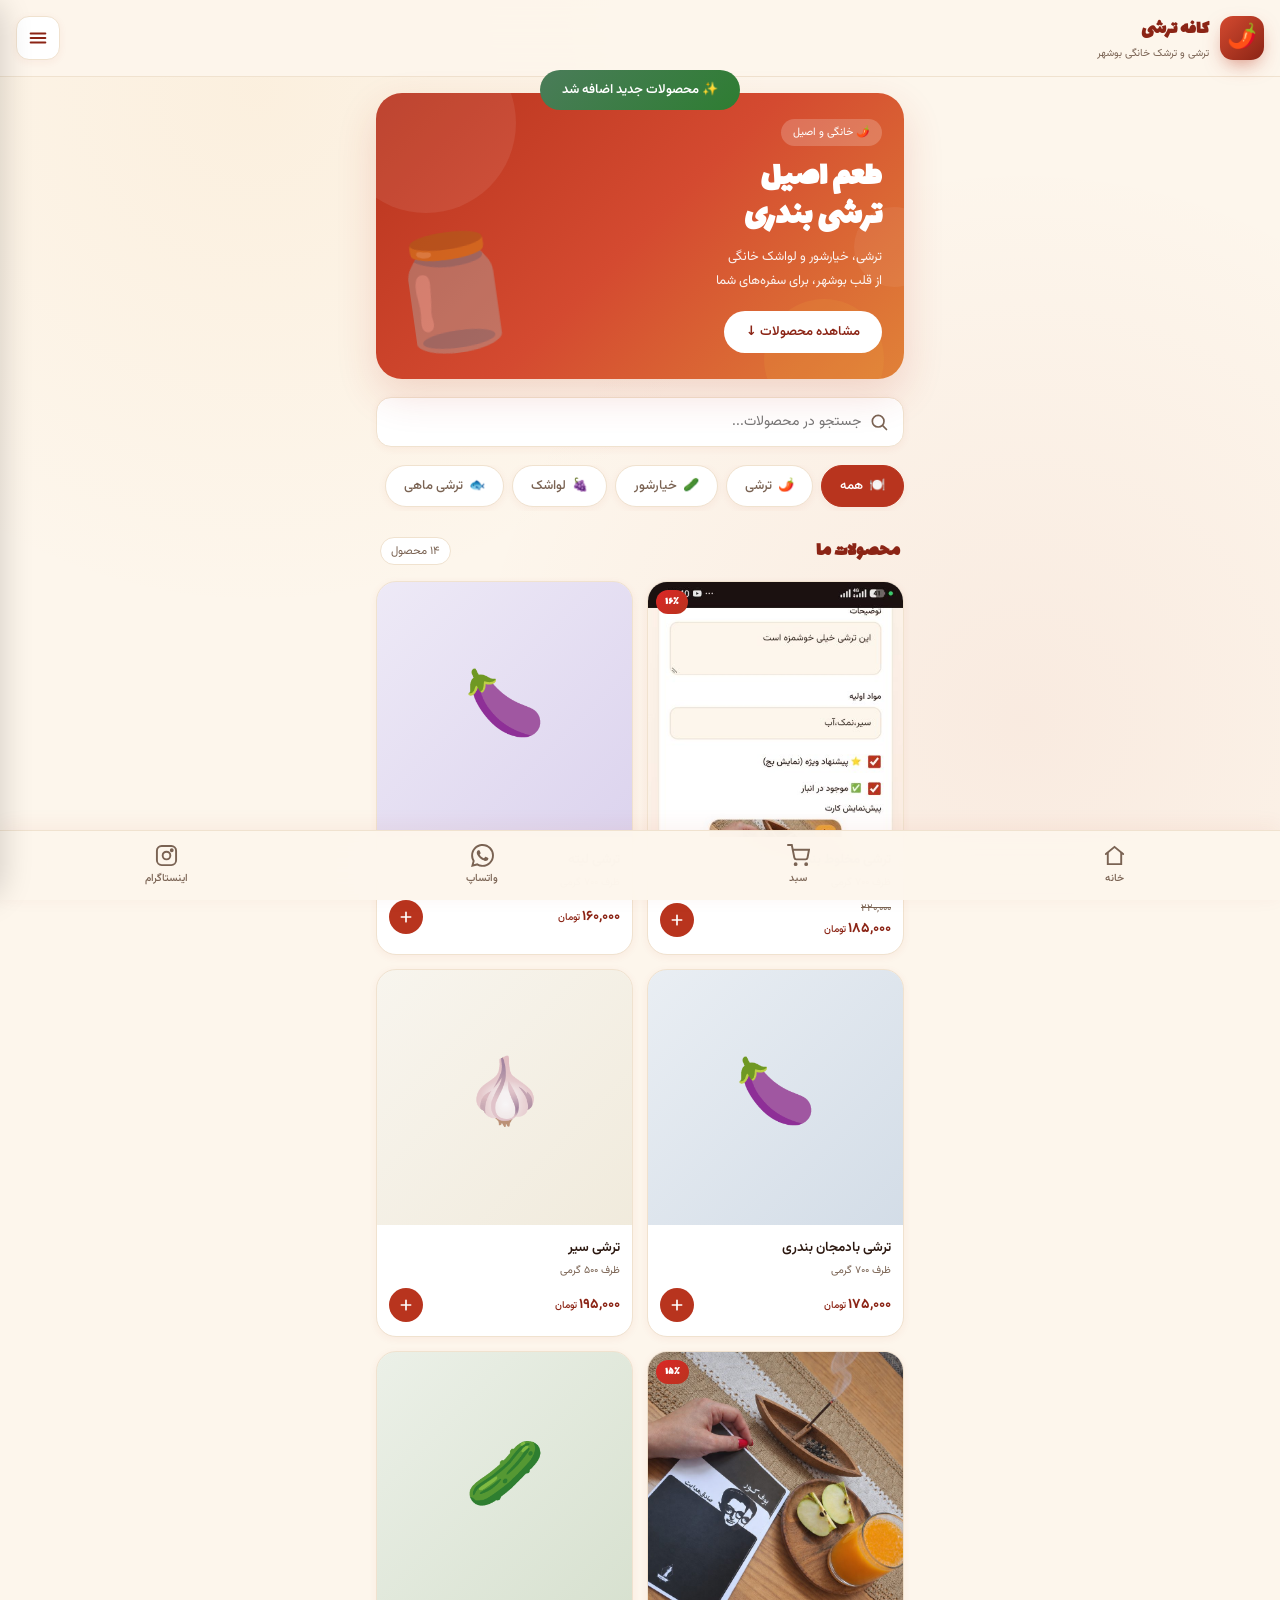
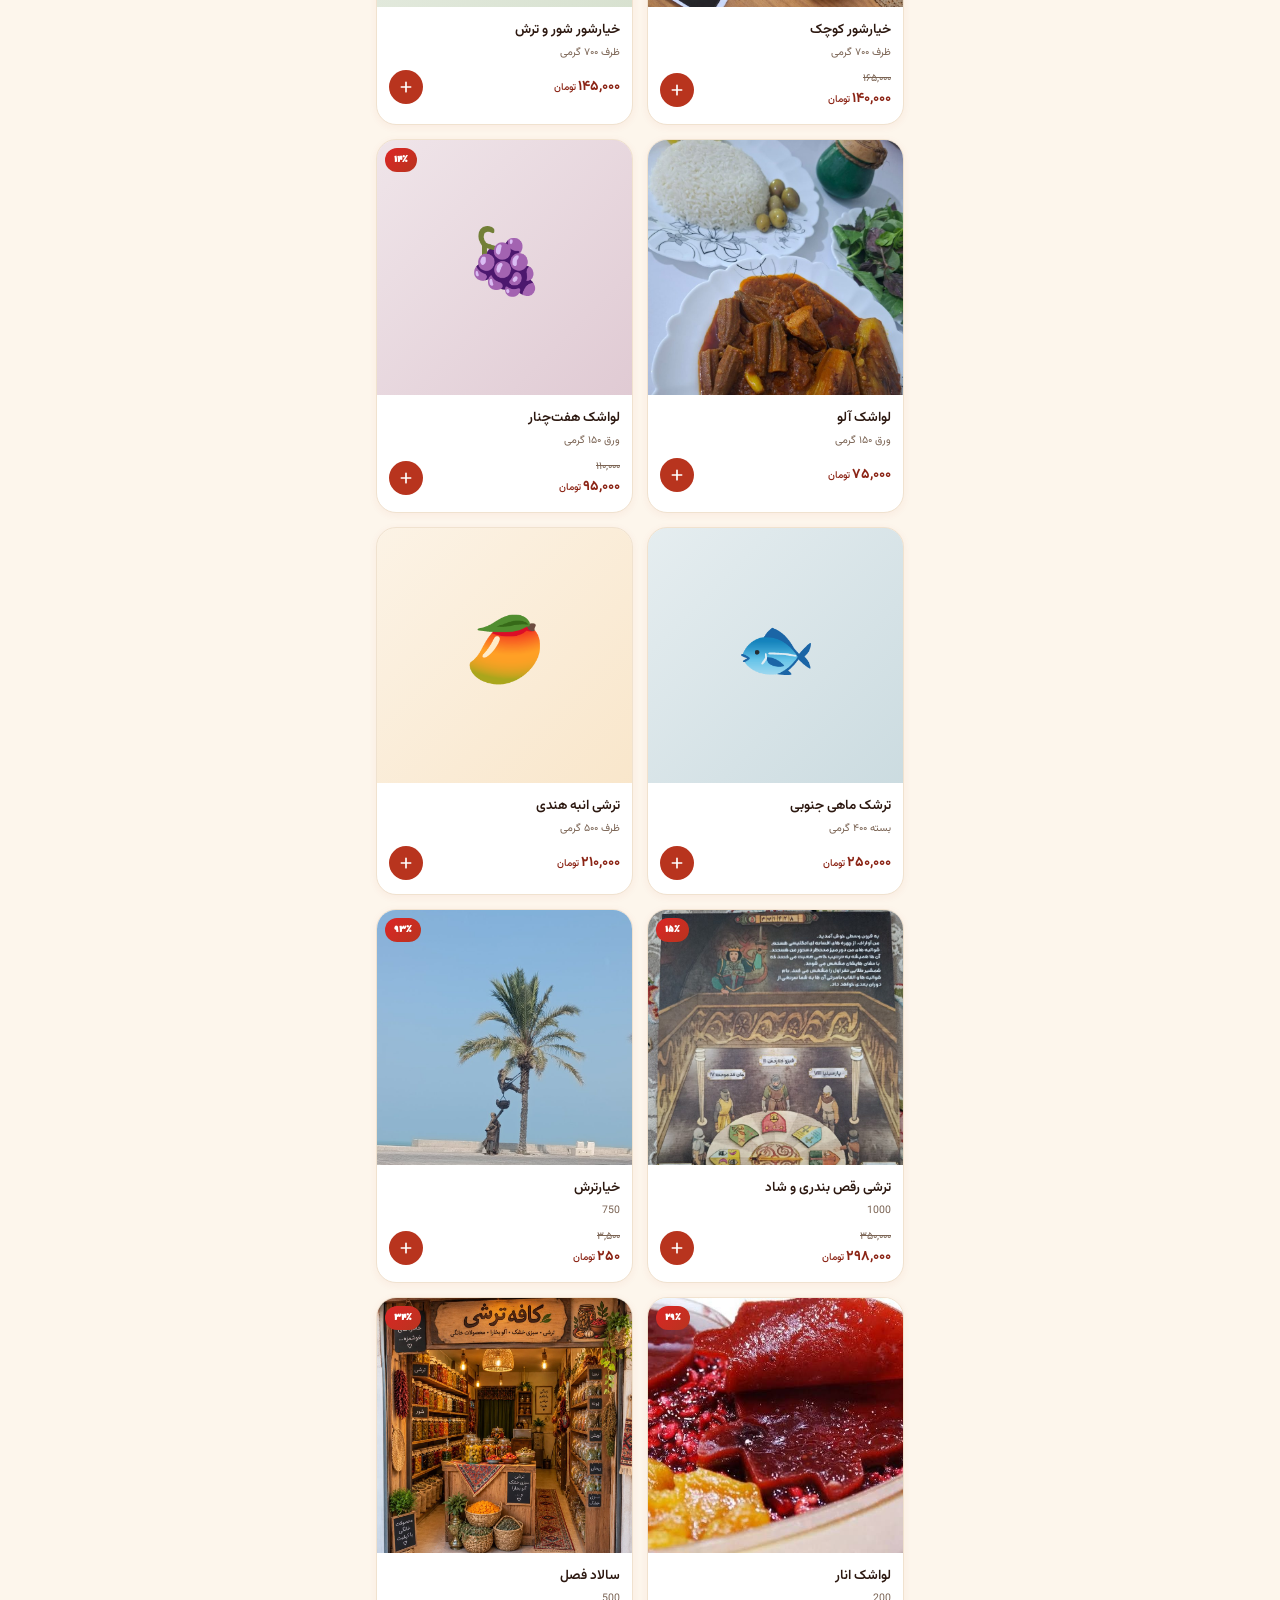
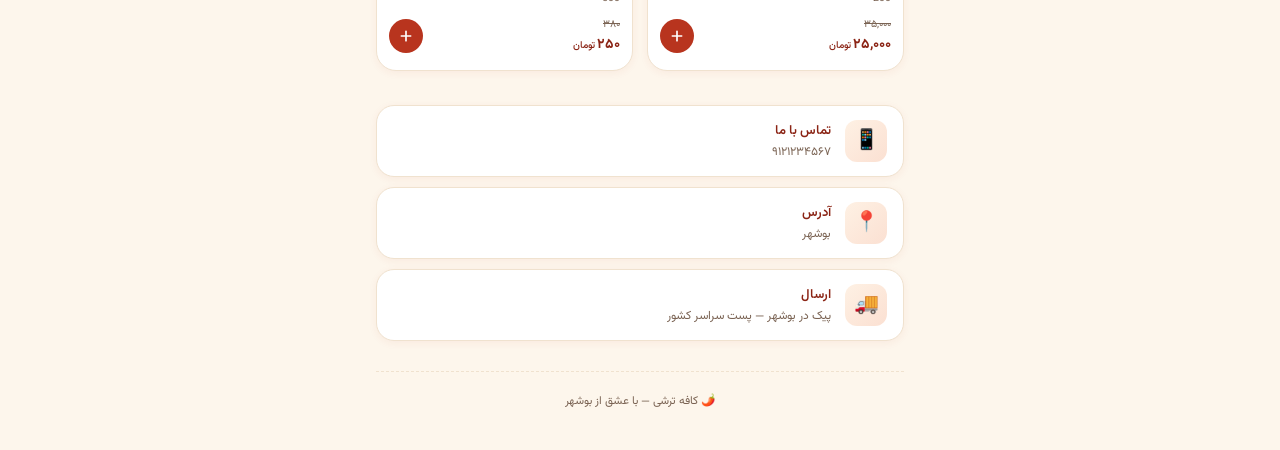
==== commit 5fbee5fa: "آپدیت index.html از setup" ====
--- a/index.html
+++ b/index.html
@@ -5,254 +5,100 @@
 <meta name="viewport" content="width=device-width,initial-scale=1,viewport-fit=cover">
 <meta name="theme-color" content="#b8341e">
 <meta name="apple-mobile-web-app-capable" content="yes">
-<meta name="apple-mobile-web-app-status-bar-style" content="black-translucent">
 <title>کافه ترشی — ترشی و ترشک خانگی</title>
 <link rel="manifest" href="manifest.json">
 <link rel="icon" href="icon.svg" type="image/svg+xml">
-<link rel="preconnect" href="https://fonts.googleapis.com">
-<link rel="preconnect" href="https://fonts.gstatic.com" crossorigin>
 <link href="https://fonts.googleapis.com/css2?family=Vazirmatn:wght@300;400;500;600;700;800&family=Lalezar&display=swap" rel="stylesheet">
 <link rel="stylesheet" href="styles.css">
 </head>
 <body>
-
 <header class="app-header">
   <div class="logo">
     <div class="logo-icon">🌶️</div>
-    <div>
-      <h1>کافه ترشی</h1>
-      <p id="headerTagline">ترشی و ترشک خانگی بوشهر</p>
-    </div>
+    <div><h1>کافه ترشی</h1><p id="headerTagline">ترشی و ترشک خانگی بوشهر</p></div>
   </div>
-  <button class="hamburger" id="hamburgerBtn" aria-label="منو">
-    <svg viewBox="0 0 24 24" fill="none" stroke="currentColor" stroke-width="2.2" stroke-linecap="round" stroke-linejoin="round">
-      <path d="M4 7h16M4 12h16M4 17h16"/>
-    </svg>
-  </button>
+  <button class="hamburger" id="hamburgerBtn" aria-label="منو"><svg viewBox="0 0 24 24" fill="none" stroke="currentColor" stroke-width="2.2" stroke-linecap="round"><path d="M4 7h16M4 12h16M4 17h16"/></svg></button>
 </header>
-
 <main>
-
   <section class="hero">
-    <div class="hero-deco hero-deco-1"></div>
-    <div class="hero-deco hero-deco-2"></div>
-    <div class="hero-deco hero-deco-3"></div>
+    <div class="hero-deco hero-deco-1"></div><div class="hero-deco hero-deco-2"></div><div class="hero-deco hero-deco-3"></div>
     <div class="hero-content">
       <span class="hero-tag">🌶️ خانگی و اصیل</span>
       <h2>طعم اصیل<br>ترشی بندری</h2>
       <p>ترشی، خیارشور و لواشک خانگی<br>از قلب بوشهر، برای سفره‌های شما</p>
       <a href="#products" class="hero-cta">مشاهده محصولات ↓</a>
     </div>
-    <div class="hero-visual">
-      <span class="hero-jar">🫙</span>
+    <div class="hero-visual"><span class="hero-jar">🫙</span></div>
+  </section>
+  <section class="featured-section" id="featuredSection" style="display:none">
+    <div class="section-head"><h3>⭐ پیشنهاد ویژه</h3><span class="products-count" id="featuredCount"></span></div>
+    <div class="featured-scroll" id="featuredScroll"></div>
+  </section>
+  <section class="search-row">
+    <div class="search-box">
+      <svg class="search-icon" viewBox="0 0 24 24" fill="none" stroke="currentColor" stroke-width="2" stroke-linecap="round"><circle cx="11" cy="11" r="7"/><path d="m21 21-4.3-4.3"/></svg>
+      <input type="text" id="searchInput" placeholder="جستجو در محصولات..." autocomplete="off">
+      <button class="search-clear" id="searchClear" style="display:none" aria-label="پاک"><svg viewBox="0 0 24 24" fill="none" stroke="currentColor" stroke-width="2.2" stroke-linecap="round"><path d="M18 6L6 18M6 6l12 12"/></svg></button>
     </div>
   </section>
-
-  <section class="featured-section" id="featuredSection" style="display:none">
-    <div class="section-head">
-      <h3>⭐ پیشنهاد ویژه</h3>
-      <span class="products-count" id="featuredCount"></span>
-    </div>
-    <div class="featured-scroll" id="featuredScroll"></div>
+  <section class="categories" id="categories"></section>
+  <section class="products-section" id="products">
+    <div class="section-head"><h3>محصولات ما</h3><span class="products-count" id="productsCount"></span></div>
+    <div class="products-grid" id="productsGrid"></div>
+    <div class="empty-state" id="emptyState" style="display:none"><div class="empty-icon">🔍</div><p id="emptyText">محصولی پیدا نشد</p></div>
   </section>
-
-  <section class="search-row">
-    <div class="search-box">
-      <svg class="search-icon" viewBox="0 0 24 24" fill="none" stroke="currentColor" stroke-width="2" stroke-linecap="round" stroke-linejoin="round">
-        <circle cx="11" cy="11" r="7"/>
-        <path d="m21 21-4.3-4.3"/>
-      </svg>
-      <input type="text" id="searchInput" placeholder="جستجو در محصولات..." autocomplete="off">
-      <button class="search-clear" id="searchClear" aria-label="پاک کردن" style="display:none">
-        <svg viewBox="0 0 24 24" fill="none" stroke="currentColor" stroke-width="2.2" stroke-linecap="round">
-          <path d="M18 6L6 18M6 6l12 12"/>
-        </svg>
-      </button>
-    </div>
+  <section class="shop-info">
+    <div class="info-card"><div class="info-icon">📱</div><div><h4>تماس با ما</h4><p id="shopPhoneDisplay">—</p></div></div>
+    <div class="info-card"><div class="info-icon">📍</div><div><h4>آدرس</h4><p id="shopAddress">بوشهر</p></div></div>
+    <div class="info-card"><div class="info-icon">🚚</div><div><h4>ارسال</h4><p>پیک در بوشهر — پست سراسر کشور</p></div></div>
   </section>
-
-  <section class="categories" id="categories"></section>
-
-  <section class="products-section" id="products">
-    <div class="section-head">
-      <h3>محصولات ما</h3>
-      <span class="products-count" id="productsCount"></span>
-    </div>
-    <div class="products-grid" id="productsGrid"></div>
-    <div class="empty-state" id="emptyState" style="display:none">
-      <div class="empty-icon">🔍</div>
-      <p id="emptyText">محصولی در این دسته پیدا نشد</p>
-    </div>
-  </section>
-
-  <section class="shop-info">
-    <div class="info-card">
-      <div class="info-icon">📱</div>
-      <div>
-        <h4>تماس با ما</h4>
-        <p id="shopPhoneDisplay">۰۹۱۲ ۱۲۳ ۴۵۶۷</p>
-      </div>
-    </div>
-    <div class="info-card">
-      <div class="info-icon">📍</div>
-      <div>
-        <h4>آدرس</h4>
-        <p id="shopAddress">بوشهر</p>
-      </div>
-    </div>
-    <div class="info-card">
-      <div class="info-icon">🚚</div>
-      <div>
-        <h4>ارسال</h4>
-        <p>پیک در بوشهر — پست سراسر کشور</p>
-      </div>
-    </div>
-  </section>
-
-  <footer class="app-footer">
-    <p>🌶️ کافه ترشی — با عشق از بوشهر</p>
-  </footer>
-
+  <footer class="app-footer"><p>🌶️ کافه ترشی — با عشق از بوشهر</p></footer>
 </main>
-
 <nav class="bottom-nav">
-  <button class="nav-item" id="navHome">
-    <svg viewBox="0 0 24 24" fill="none" stroke="currentColor" stroke-width="2" stroke-linecap="round" stroke-linejoin="round">
-      <path d="M3 10.5 12 3l9 7.5"/>
-      <path d="M5 9.5V21h14V9.5"/>
-    </svg>
-    <span>خانه</span>
-  </button>
-
-  <button class="nav-item" id="navCart">
-    <div class="nav-icon-wrap">
-      <svg viewBox="0 0 24 24" fill="none" stroke="currentColor" stroke-width="2" stroke-linecap="round" stroke-linejoin="round">
-        <circle cx="9" cy="21" r="1"/>
-        <circle cx="20" cy="21" r="1"/>
-        <path d="M1 1h4l2.68 13.39a2 2 0 0 0 2 1.61h9.72a2 2 0 0 0 2-1.61L23 6H6"/>
-      </svg>
-      <span class="nav-badge" id="navBadge">۰</span>
-    </div>
-    <span>سبد</span>
-  </button>
-
-  <button class="nav-item" id="navWhatsapp">
-    <svg viewBox="0 0 24 24" fill="currentColor">
-      <path d="M17.472 14.382c-.297-.149-1.758-.867-2.03-.967-.273-.099-.471-.148-.67.15-.197.297-.767.966-.94 1.164-.173.199-.347.223-.644.075-.297-.15-1.255-.463-2.39-1.475-.883-.788-1.48-1.761-1.653-2.059-.173-.297-.018-.458.13-.606.134-.133.298-.347.446-.52.149-.174.198-.298.298-.497.099-.198.05-.371-.025-.52-.075-.149-.669-1.612-.916-2.207-.242-.579-.487-.5-.669-.51-.173-.008-.371-.01-.57-.01-.198 0-.52.074-.792.372-.272.297-1.04 1.016-1.04 2.479 0 1.462 1.065 2.875 1.213 3.074.149.198 2.096 3.2 5.077 4.487.709.306 1.262.489 1.694.625.712.227 1.36.195 1.871.118.571-.085 1.758-.719 2.006-1.413.248-.694.248-1.289.173-1.413-.074-.124-.272-.198-.57-.347m-5.421 7.403h-.004a9.87 9.87 0 01-5.031-1.378l-.361-.214-3.741.982.998-3.648-.235-.374a9.86 9.86 0 01-1.51-5.26c.001-5.45 4.436-9.884 9.888-9.884 2.64 0 5.122 1.03 6.988 2.898a9.825 9.825 0 012.893 6.994c-.003 5.45-4.437 9.884-9.885 9.884m8.413-18.297A11.815 11.815 0 0012.05 0C5.495 0 .16 5.335.157 11.892c0 2.096.547 4.142 1.588 5.945L.057 24l6.305-1.654a11.882 11.882 0 005.683 1.448h.005c6.554 0 11.89-5.335 11.893-11.893a11.821 11.821 0 00-3.48-8.413z"/>
-    </svg>
-    <span>واتساپ</span>
-  </button>
-
-  <button class="nav-item" id="navInstagram">
-    <svg viewBox="0 0 24 24" fill="none" stroke="currentColor" stroke-width="2" stroke-linecap="round" stroke-linejoin="round">
-      <rect x="2" y="2" width="20" height="20" rx="5"/>
-      <circle cx="12" cy="12" r="4"/>
-      <circle cx="17.5" cy="6.5" r="1" fill="currentColor"/>
-    </svg>
-    <span>اینستاگرام</span>
-  </button>
+  <button class="nav-item" id="navHome"><svg viewBox="0 0 24 24" fill="none" stroke="currentColor" stroke-width="2" stroke-linecap="round"><path d="M3 10.5 12 3l9 7.5"/><path d="M5 9.5V21h14V9.5"/></svg><span>خانه</span></button>
+  <button class="nav-item" id="navCart"><div class="nav-icon-wrap"><svg viewBox="0 0 24 24" fill="none" stroke="currentColor" stroke-width="2" stroke-linecap="round"><circle cx="9" cy="21" r="1"/><circle cx="20" cy="21" r="1"/><path d="M1 1h4l2.68 13.39a2 2 0 0 0 2 1.61h9.72a2 2 0 0 0 2-1.61L23 6H6"/></svg><span class="nav-badge" id="navBadge">۰</span></div><span>سبد</span></button>
+  <button class="nav-item" id="navWhatsapp"><svg viewBox="0 0 24 24" fill="currentColor"><path d="M17.472 14.382c-.297-.149-1.758-.867-2.03-.967-.273-.099-.471-.148-.67.15-.197.297-.767.966-.94 1.164-.173.199-.347.223-.644.075-.297-.15-1.255-.463-2.39-1.475-.883-.788-1.48-1.761-1.653-2.059-.173-.297-.018-.458.13-.606.134-.133.298-.347.446-.52.149-.174.198-.298.298-.497.099-.198.05-.371-.025-.52-.075-.149-.669-1.612-.916-2.207-.242-.579-.487-.5-.669-.51-.173-.008-.371-.01-.57-.01-.198 0-.52.074-.792.372-.272.297-1.04 1.016-1.04 2.479 0 1.462 1.065 2.875 1.213 3.074.149.198 2.096 3.2 5.077 4.487.709.306 1.262.489 1.694.625.712.227 1.36.195 1.871.118.571-.085 1.758-.719 2.006-1.413.248-.694.248-1.289.173-1.413-.074-.124-.272-.198-.57-.347m-5.421 7.403h-.004a9.87 9.87 0 01-5.031-1.378l-.361-.214-3.741.982.998-3.648-.235-.374a9.86 9.86 0 01-1.51-5.26c.001-5.45 4.436-9.884 9.888-9.884 2.64 0 5.122 1.03 6.988 2.898a9.825 9.825 0 012.893 6.994c-.003 5.45-4.437 9.884-9.885 9.884m8.413-18.297A11.815 11.815 0 0012.05 0C5.495 0 .16 5.335.157 11.892c0 2.096.547 4.142 1.588 5.945L.057 24l6.305-1.654a11.882 11.882 0 005.683 1.448h.005c6.554 0 11.89-5.335 11.893-11.893a11.821 11.821 0 00-3.48-8.413z"/></svg><span>واتساپ</span></button>
+  <button class="nav-item" id="navInstagram"><svg viewBox="0 0 24 24" fill="none" stroke="currentColor" stroke-width="2" stroke-linecap="round"><rect x="2" y="2" width="20" height="20" rx="5"/><circle cx="12" cy="12" r="4"/><circle cx="17.5" cy="6.5" r="1" fill="currentColor"/></svg><span>اینستاگرام</span></button>
 </nav>
-
 <div class="drawer-overlay" id="drawerOverlay"></div>
 <aside class="drawer" id="drawer">
   <div class="drawer-header">
     <div class="logo-icon">🌶️</div>
-    <div class="drawer-brand">
-      <h2>کافه ترشی</h2>
-      <p>ترشی و ترشک خانگی بوشهر</p>
-    </div>
-    <button class="icon-close" id="closeDrawer" aria-label="بستن">
-      <svg viewBox="0 0 24 24" fill="none" stroke="currentColor" stroke-width="2.2" stroke-linecap="round">
-        <path d="M18 6L6 18M6 6l12 12"/>
-      </svg>
-    </button>
+    <div class="drawer-brand"><h2>کافه ترشی</h2><p>ترشی و ترشک خانگی بوشهر</p></div>
+    <button class="icon-close" id="closeDrawer"><svg viewBox="0 0 24 24" fill="none" stroke="currentColor" stroke-width="2.2" stroke-linecap="round"><path d="M18 6L6 18M6 6l12 12"/></svg></button>
   </div>
-
-  <div class="drawer-section">
-    <h3 class="drawer-title">دسته‌بندی محصولات</h3>
-    <div class="drawer-cats" id="drawerCats"></div>
-  </div>
-
+  <div class="drawer-section"><h3 class="drawer-title">دسته‌بندی محصولات</h3><div class="drawer-cats" id="drawerCats"></div></div>
   <div class="drawer-section">
     <h3 class="drawer-title">ارتباط با ما</h3>
-    <button class="drawer-item" id="drawerWhatsapp">
-      <svg viewBox="0 0 24 24" fill="currentColor">
-        <path d="M17.472 14.382c-.297-.149-1.758-.867-2.03-.967-.273-.099-.471-.148-.67.15-.197.297-.767.966-.94 1.164-.173.199-.347.223-.644.075-.297-.15-1.255-.463-2.39-1.475-.883-.788-1.48-1.761-1.653-2.059-.173-.297-.018-.458.13-.606.134-.133.298-.347.446-.52.149-.174.198-.298.298-.497.099-.198.05-.371-.025-.52-.075-.149-.669-1.612-.916-2.207-.242-.579-.487-.5-.669-.51-.173-.008-.371-.01-.57-.01-.198 0-.52.074-.792.372-.272.297-1.04 1.016-1.04 2.479 0 1.462 1.065 2.875 1.213 3.074.149.198 2.096 3.2 5.077 4.487.709.306 1.262.489 1.694.625.712.227 1.36.195 1.871.118.571-.085 1.758-.719 2.006-1.413.248-.694.248-1.289.173-1.413-.074-.124-.272-.198-.57-.347m-5.421 7.403h-.004a9.87 9.87 0 01-5.031-1.378l-.361-.214-3.741.982.998-3.648-.235-.374a9.86 9.86 0 01-1.51-5.26c.001-5.45 4.436-9.884 9.888-9.884 2.64 0 5.122 1.03 6.988 2.898a9.825 9.825 0 012.893 6.994c-.003 5.45-4.437 9.884-9.885 9.884m8.413-18.297A11.815 11.815 0 0012.05 0C5.495 0 .16 5.335.157 11.892c0 2.096.547 4.142 1.588 5.945L.057 24l6.305-1.654a11.882 11.882 0 005.683 1.448h.005c6.554 0 11.89-5.335 11.893-11.893a11.821 11.821 0 00-3.48-8.413z"/>
-      </svg>
-      <span>واتساپ</span>
-    </button>
-    <button class="drawer-item" id="drawerInstagram">
-      <svg viewBox="0 0 24 24" fill="none" stroke="currentColor" stroke-width="2" stroke-linecap="round" stroke-linejoin="round">
-        <rect x="2" y="2" width="20" height="20" rx="5"/>
-        <circle cx="12" cy="12" r="4"/>
-        <circle cx="17.5" cy="6.5" r="1" fill="currentColor"/>
-      </svg>
-      <span>اینستاگرام</span>
-    </button>
-    <button class="drawer-item" id="drawerPhone">
-      <svg viewBox="0 0 24 24" fill="none" stroke="currentColor" stroke-width="2" stroke-linecap="round" stroke-linejoin="round">
-        <path d="M22 16.92v3a2 2 0 0 1-2.18 2 19.79 19.79 0 0 1-8.63-3.07 19.5 19.5 0 0 1-6-6 19.79 19.79 0 0 1-3.07-8.67A2 2 0 0 1 4.11 2h3a2 2 0 0 1 2 1.72c.13.96.36 1.9.7 2.81a2 2 0 0 1-.45 2.11L8.09 9.91a16 16 0 0 0 6 6l1.27-1.27a2 2 0 0 1 2.11-.45c.91.34 1.85.57 2.81.7A2 2 0 0 1 22 16.92z"/>
-      </svg>
-      <span>تماس تلفنی</span>
-    </button>
+    <button class="drawer-item" id="drawerWhatsapp"><svg viewBox="0 0 24 24" fill="currentColor"><path d="M17.472 14.382c-.297-.149-1.758-.867-2.03-.967-.273-.099-.471-.148-.67.15-.197.297-.767.966-.94 1.164-.173.199-.347.223-.644.075-.297-.15-1.255-.463-2.39-1.475-.883-.788-1.48-1.761-1.653-2.059-.173-.297-.018-.458.13-.606.134-.133.298-.347.446-.52.149-.174.198-.298.298-.497.099-.198.05-.371-.025-.52-.075-.149-.669-1.612-.916-2.207-.242-.579-.487-.5-.669-.51-.173-.008-.371-.01-.57-.01-.198 0-.52.074-.792.372-.272.297-1.04 1.016-1.04 2.479 0 1.462 1.065 2.875 1.213 3.074.149.198 2.096 3.2 5.077 4.487.709.306 1.262.489 1.694.625.712.227 1.36.195 1.871.118.571-.085 1.758-.719 2.006-1.413.248-.694.248-1.289.173-1.413-.074-.124-.272-.198-.57-.347m-5.421 7.403h-.004a9.87 9.87 0 01-5.031-1.378l-.361-.214-3.741.982.998-3.648-.235-.374a9.86 9.86 0 01-1.51-5.26c.001-5.45 4.436-9.884 9.888-9.884 2.64 0 5.122 1.03 6.988 2.898a9.825 9.825 0 012.893 6.994c-.003 5.45-4.437 9.884-9.885 9.884m8.413-18.297A11.815 11.815 0 0012.05 0C5.495 0 .16 5.335.157 11.892c0 2.096.547 4.142 1.588 5.945L.057 24l6.305-1.654a11.882 11.882 0 005.683 1.448h.005c6.554 0 11.89-5.335 11.893-11.893a11.821 11.821 0 00-3.48-8.413z"/></svg><span>واتساپ</span></button>
+    <button class="drawer-item" id="drawerInstagram"><svg viewBox="0 0 24 24" fill="none" stroke="currentColor" stroke-width="2" stroke-linecap="round"><rect x="2" y="2" width="20" height="20" rx="5"/><circle cx="12" cy="12" r="4"/><circle cx="17.5" cy="6.5" r="1" fill="currentColor"/></svg><span>اینستاگرام</span></button>
+    <button class="drawer-item" id="drawerPhone"><svg viewBox="0 0 24 24" fill="none" stroke="currentColor" stroke-width="2" stroke-linecap="round"><path d="M22 16.92v3a2 2 0 0 1-2.18 2 19.79 19.79 0 0 1-8.63-3.07 19.5 19.5 0 0 1-6-6 19.79 19.79 0 0 1-3.07-8.67A2 2 0 0 1 4.11 2h3a2 2 0 0 1 2 1.72c.13.96.36 1.9.7 2.81a2 2 0 0 1-.45 2.11L8.09 9.91a16 16 0 0 0 6 6l1.27-1.27a2 2 0 0 1 2.11-.45c.91.34 1.85.57 2.81.7A2 2 0 0 1 22 16.92z"/></svg><span>تماس تلفنی</span></button>
   </div>
-
   <div class="drawer-section">
     <h3 class="drawer-title">درباره ما</h3>
     <div class="drawer-about">
       <div class="about-icon">🌶️</div>
       <p class="about-title"><strong>کافه ترشی</strong></p>
-      <p class="about-text">
-        ترشی، خیارشور و لواشک خانگی اصیل بوشهری،
-        با مواد اولیه تازه و دستور خانوادگی.
-        بدون مواد نگهدارنده، با عشق و سلیقه ساخته می‌شود.
-      </p>
-      <div class="about-features">
-        <span>🏠 خانگی</span>
-        <span>🌿 طبیعی</span>
-        <span>❤️ با عشق</span>
-      </div>
+      <p class="about-text">ترشی، خیارشور و لواشک خانگی اصیل بوشهری، با مواد اولیه تازه و دستور خانوادگی. بدون مواد نگهدارنده، با عشق و سلیقه ساخته می‌شود.</p>
+      <div class="about-features"><span>🏠 خانگی</span><span>🌿 طبیعی</span><span>❤️ با عشق</span></div>
     </div>
   </div>
-
-  <div class="drawer-footer">
-    <p>🌶️ با عشق از بوشهر</p>
-    <p class="drawer-version">نسخه ۱.۰</p>
-  </div>
+  <div class="drawer-footer"><p>🌶️ با عشق از بوشهر</p><p class="drawer-version">نسخه ۱.۰</p></div>
 </aside>
-
-<div class="sheet-overlay" id="productSheet">
-  <div class="sheet" id="productSheetContent"></div>
-</div>
-
+<div class="sheet-overlay" id="productSheet"><div class="sheet" id="productSheetContent"></div></div>
 <div class="sheet-overlay" id="cartSheet">
   <div class="sheet">
     <div class="sheet-handle"></div>
-    <div class="sheet-header">
-      <h3>🛒 سبد خرید</h3>
-      <button class="icon-close" id="closeCart" aria-label="بستن">
-        <svg viewBox="0 0 24 24" fill="none" stroke="currentColor" stroke-width="2" stroke-linecap="round">
-          <path d="M18 6L6 18M6 6l12 12"/>
-        </svg>
-      </button>
-    </div>
+    <div class="sheet-header"><h3>🛒 سبد خرید</h3><button class="icon-close" id="closeCart"><svg viewBox="0 0 24 24" fill="none" stroke="currentColor" stroke-width="2" stroke-linecap="round"><path d="M18 6L6 18M6 6l12 12"/></svg></button></div>
     <div class="cart-body" id="cartBody"></div>
     <div class="cart-footer" id="cartFooter">
-      <div class="cart-total-row">
-        <span>جمع کل:</span>
-        <strong id="cartTotal">۰ تومان</strong>
-      </div>
-      <button class="checkout-btn" id="checkoutBtn">
-        <svg viewBox="0 0 24 24" fill="currentColor"><path d="M17.472 14.382c-.297-.149-1.758-.867-2.03-.967-.273-.099-.471-.148-.67.15-.197.297-.767.966-.94 1.164-.173.199-.347.223-.644.075-.297-.15-1.255-.463-2.39-1.475-.883-.788-1.48-1.761-1.653-2.059-.173-.297-.018-.458.13-.606.134-.133.298-.347.446-.52.149-.174.198-.298.298-.497.099-.198.05-.371-.025-.52-.075-.149-.669-1.612-.916-2.207-.242-.579-.487-.5-.669-.51-.173-.008-.371-.01-.57-.01-.198 0-.52.074-.792.372-.272.297-1.04 1.016-1.04 2.479 0 1.462 1.065 2.875 1.213 3.074.149.198 2.096 3.2 5.077 4.487.709.306 1.262.489 1.694.625.712.227 1.36.195 1.871.118.571-.085 1.758-.719 2.006-1.413.248-.694.248-1.289.173-1.413-.074-.124-.272-.198-.57-.347m-5.421 7.403h-.004a9.87 9.87 0 01-5.031-1.378l-.361-.214-3.741.982.998-3.648-.235-.374a9.86 9.86 0 01-1.51-5.26c.001-5.45 4.436-9.884 9.888-9.884 2.64 0 5.122 1.03 6.988 2.898a9.825 9.825 0 012.893 6.994c-.003 5.45-4.437 9.884-9.885 9.884m8.413-18.297A11.815 11.815 0 0012.05 0C5.495 0 .16 5.335.157 11.892c0 2.096.547 4.142 1.588 5.945L.057 24l6.305-1.654a11.882 11.882 0 005.683 1.448h.005c6.554 0 11.89-5.335 11.893-11.893a11.821 11.821 0 00-3.48-8.413z"/></svg>
-        ثبت سفارش در واتساپ
-      </button>
+      <div class="cart-total-row"><span>جمع کل:</span><strong id="cartTotal">۰ تومان</strong></div>
+      <button class="checkout-btn" id="checkoutBtn"><svg viewBox="0 0 24 24" fill="currentColor"><path d="M17.472 14.382c-.297-.149-1.758-.867-2.03-.967-.273-.099-.471-.148-.67.15-.197.297-.767.966-.94 1.164-.173.199-.347.223-.644.075-.297-.15-1.255-.463-2.39-1.475-.883-.788-1.48-1.761-1.653-2.059-.173-.297-.018-.458.13-.606.134-.133.298-.347.446-.52.149-.174.198-.298.298-.497.099-.198.05-.371-.025-.52-.075-.149-.669-1.612-.916-2.207-.242-.579-.487-.5-.669-.51-.173-.008-.371-.01-.57-.01-.198 0-.52.074-.792.372-.272.297-1.04 1.016-1.04 2.479 0 1.462 1.065 2.875 1.213 3.074.149.198 2.096 3.2 5.077 4.487.709.306 1.262.489 1.694.625.712.227 1.36.195 1.871.118.571-.085 1.758-.719 2.006-1.413.248-.694.248-1.289.173-1.413-.074-.124-.272-.198-.57-.347m-5.421 7.403h-.004a9.87 9.87 0 01-5.031-1.378l-.361-.214-3.741.982.998-3.648-.235-.374a9.86 9.86 0 01-1.51-5.26c.001-5.45 4.436-9.884 9.888-9.884 2.64 0 5.122 1.03 6.988 2.898a9.825 9.825 0 012.893 6.994c-.003 5.45-4.437 9.884-9.885 9.884m8.413-18.297A11.815 11.815 0 0012.05 0C5.495 0 .16 5.335.157 11.892c0 2.096.547 4.142 1.588 5.945L.057 24l6.305-1.654a11.882 11.882 0 005.683 1.448h.005c6.554 0 11.89-5.335 11.893-11.893a11.821 11.821 0 00-3.48-8.413z"/></svg>ثبت سفارش در واتساپ</button>
     </div>
   </div>
 </div>
-
 <div class="toast" id="toast"></div>
-
 <script src="products.js"></script>
 <script src="app.js"></script>
 </body>
-</html>
+</html>
--- a/styles.css
+++ b/styles.css
@@ -148,4 +148,134 @@
 .toast-icon{font-size:16px}
 .update-banner{position:fixed;top:calc(70px + env(safe-area-inset-top));left:50%;transform:translate(-50%,-20px);opacity:0;background:linear-gradient(135deg,#4a7c59,#2e7d32);color:#fff;padding:10px 22px;border-radius:99px;font-size:13px;font-weight:600;z-index:500;transition:all .4s;pointer-events:none;white-space:nowrap}
 .update-banner.show{transform:translate(-50%,0);opacity:1}
-@media (min-width:480px){.products-grid{gap:14px}.hero h2{font-size:34px}}+@media (min-width:480px){.products-grid{gap:14px}.hero h2{font-size:34px}}
+/* ═══════════ بخش پیشنهاد ویژه ═══════════ */
+.featured-section{margin-top:22px}
+.featured-scroll{
+  display:flex;gap:12px;overflow-x:auto;
+  margin:0 -16px;padding:0 16px 8px;
+  scrollbar-width:none;
+  scroll-snap-type:x mandatory;
+  scroll-behavior:smooth;
+}
+.featured-scroll::-webkit-scrollbar{display:none}
+.featured-card{
+  flex:0 0 158px;
+  scroll-snap-align:start;
+  background:var(--card);
+  border-radius:18px;
+  overflow:hidden;
+  border:1.5px solid var(--border);
+  box-shadow:var(--shadow-sm);
+  cursor:pointer;
+  position:relative;
+  transition:transform .2s,box-shadow .25s;
+  animation:cardIn .4s cubic-bezier(.22,1,.36,1) both;
+}
+.featured-card:active{transform:scale(.97)}
+.featured-card:hover{box-shadow:var(--shadow-md);transform:translateY(-2px)}
+.featured-card .fc-img{
+  position:relative;
+  aspect-ratio:1/1;
+  display:grid;place-items:center;
+  font-size:56px;overflow:hidden;
+}
+.featured-card .fc-img img{width:100%;height:100%;object-fit:cover}
+.featured-card .fc-badge{
+  position:absolute;top:8px;right:8px;
+  padding:3px 9px;border-radius:99px;
+  font-size:9.5px;font-weight:800;
+  background:linear-gradient(135deg,#e8a33d,#b8341e);
+  color:#fff;
+  box-shadow:0 3px 8px rgba(0,0,0,.2);
+  z-index:2;
+  font-family:'Lalezar','Vazirmatn',sans-serif;
+}
+.featured-card .fc-info{padding:10px 12px 12px}
+.featured-card .fc-name{
+  font-size:12.5px;font-weight:600;
+  white-space:nowrap;overflow:hidden;text-overflow:ellipsis;
+  margin-bottom:3px;
+}
+.featured-card .fc-price{
+  font-size:13px;font-weight:700;
+  color:var(--primary-dark);
+}
+.featured-card .fc-price span{font-size:9.5px;font-weight:500;margin-right:2px}
+.featured-card .fc-old{
+  font-size:10px;color:var(--text-soft);
+  text-decoration:line-through;margin-left:5px;
+}
+
+/* ═══════════ دکمه اشتراک‌گذاری ═══════════ */
+.share-row{
+  padding:0 20px;
+  margin-top:12px;
+  display:flex;
+  gap:8px;
+}
+.share-btn{
+  flex:1;
+  display:flex;align-items:center;justify-content:center;gap:8px;
+  padding:12px;
+  background:var(--card);
+  border:1.5px solid var(--border);
+  border-radius:14px;
+  font-family:inherit;font-size:13px;font-weight:600;
+  color:var(--text);
+  cursor:pointer;
+  transition:all .2s;
+}
+.share-btn:active{transform:scale(.97);background:var(--bg)}
+.share-btn svg{
+  width:18px;height:18px;
+  color:var(--primary);
+}
+
+/* ═══════════ درباره ما (بهبود یافته) ═══════════ */
+.drawer-about{
+  text-align:center;
+  padding:18px 14px !important;
+}
+.about-icon{
+  font-size:40px;
+  margin-bottom:8px;
+  filter:drop-shadow(0 4px 12px rgba(184,52,30,.3));
+}
+.about-title{
+  font-family:'Lalezar','Vazirmatn',sans-serif;
+  font-size:17px;
+  color:var(--primary-dark);
+  margin-bottom:8px;
+  font-weight:400;
+}
+.about-text{
+  font-size:12.5px;
+  line-height:1.9;
+  color:var(--text-soft);
+  margin-bottom:12px;
+}
+.about-features{
+  display:flex;
+  justify-content:center;
+  gap:8px;
+  flex-wrap:wrap;
+}
+.about-features span{
+  font-size:11px;
+  padding:5px 11px;
+  background:linear-gradient(135deg,#fef1e4,#fbe0d2);
+  color:var(--primary-dark);
+  border-radius:99px;
+  font-weight:600;
+}
+
+/* ═══════════ پیام خوش‌آمد (Toast ویژه) ═══════════ */
+.toast.welcome{
+  background:linear-gradient(135deg,#b8341e,#8b2415);
+  box-shadow:0 12px 30px rgba(184,52,30,.4);
+  font-size:14px;
+  padding:14px 26px;
+}
+
+
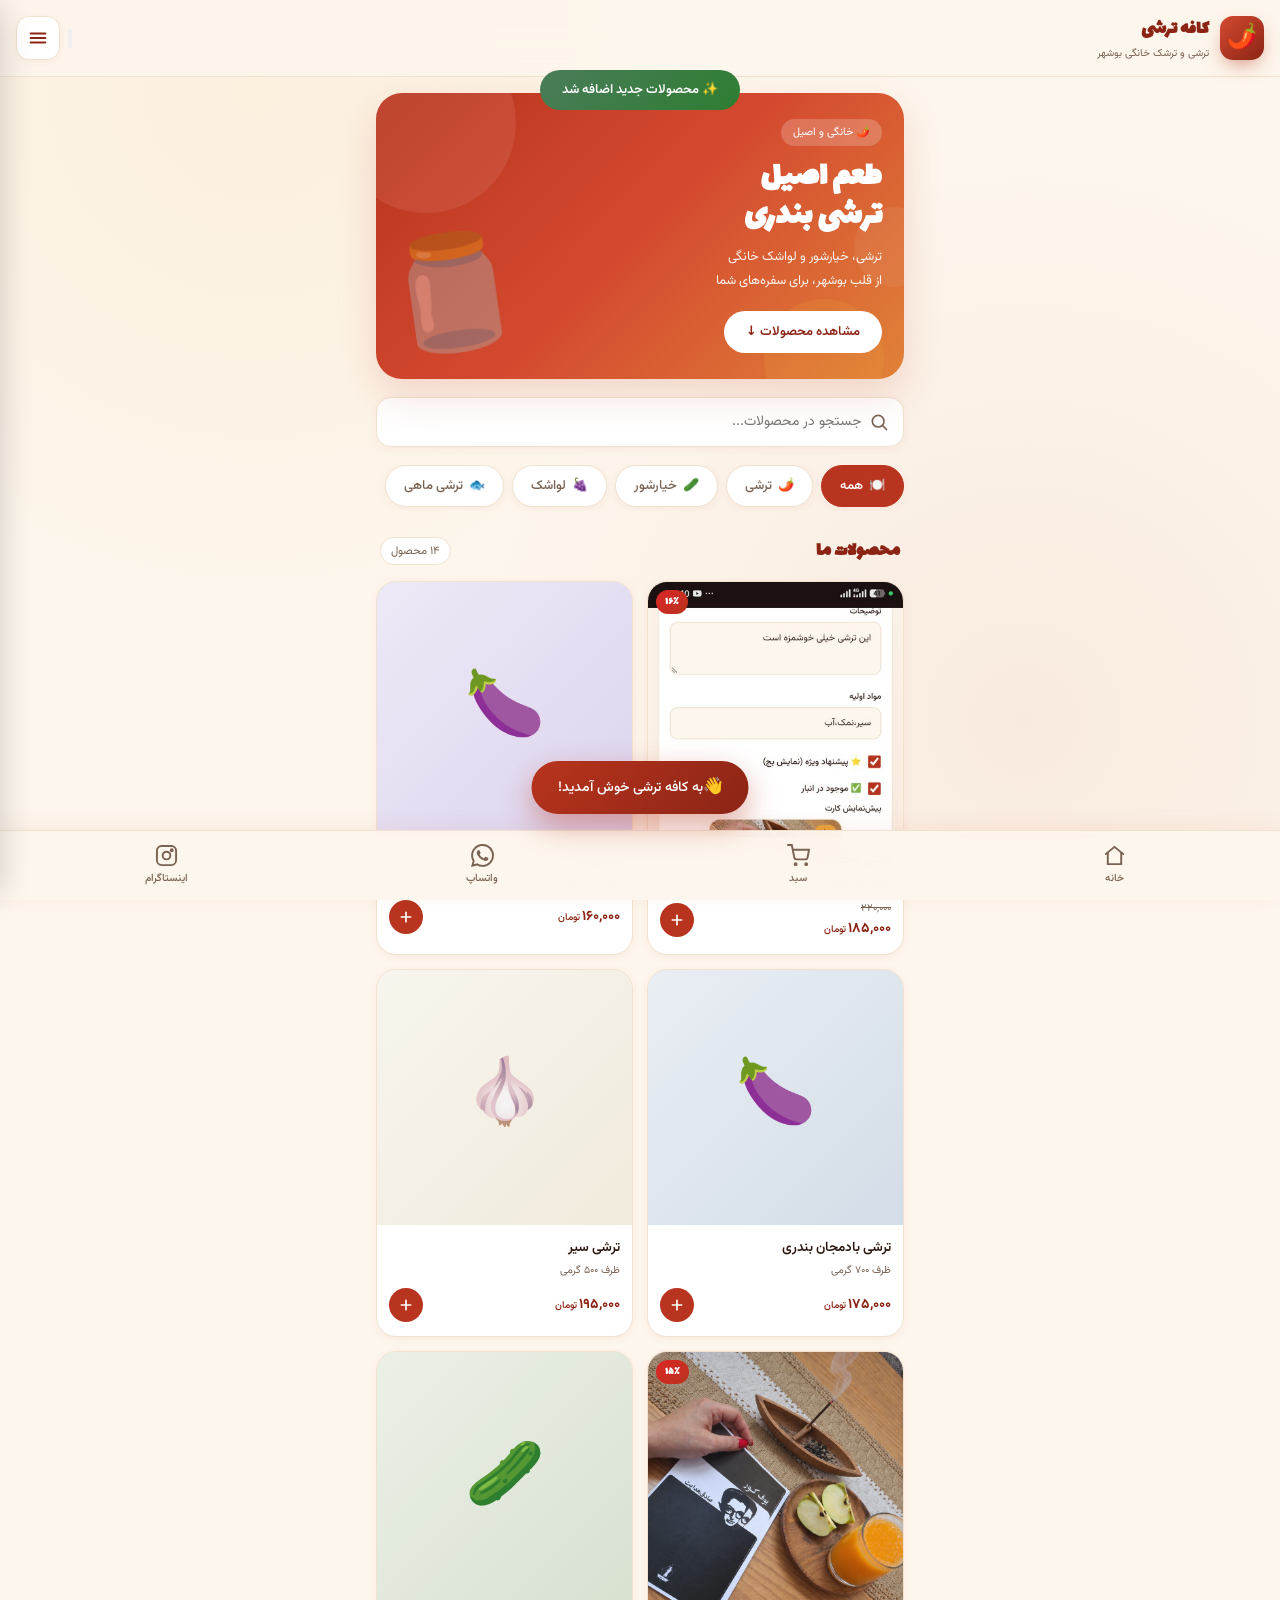
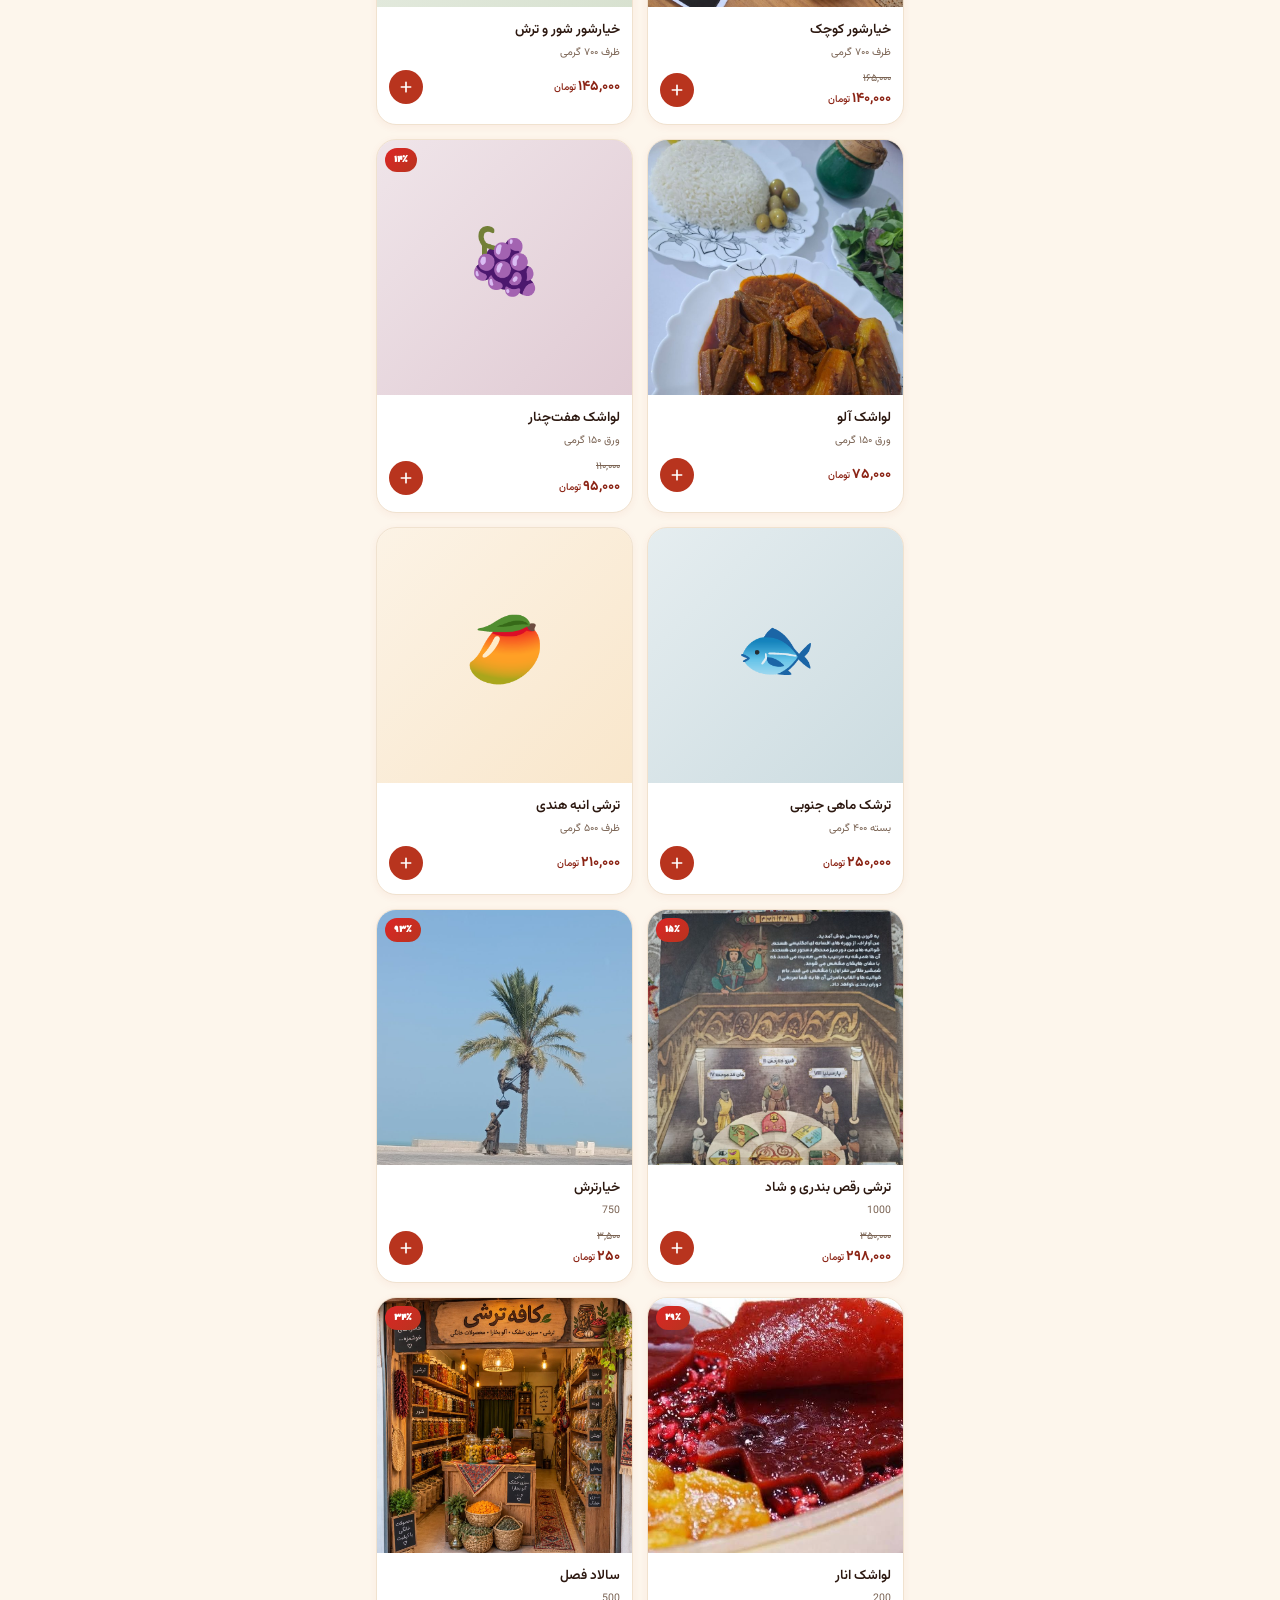
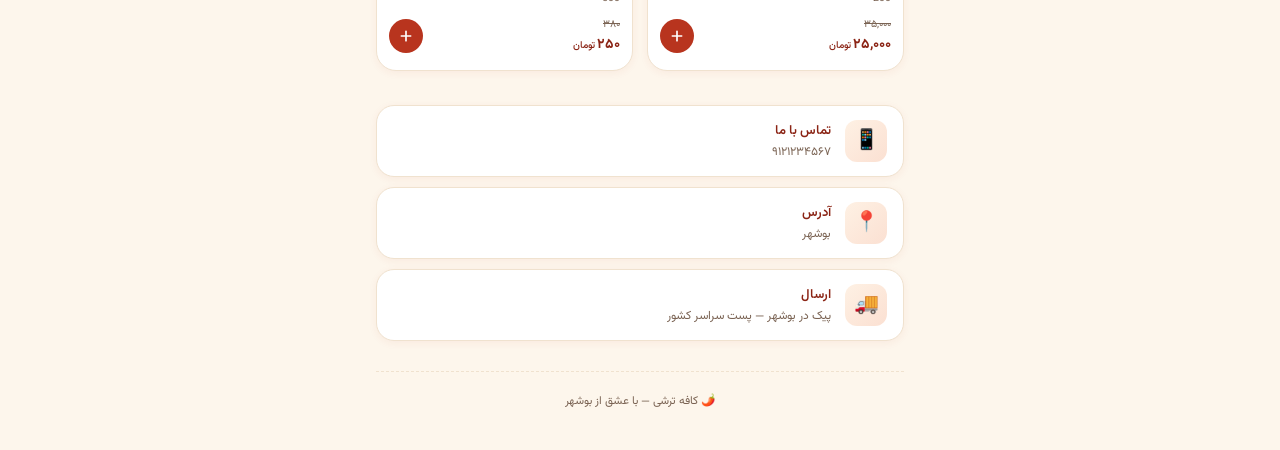
==== commit bbae0a4a: "آپدیت index.html از setup" ====
--- a/index.html
+++ b/index.html
@@ -10,6 +10,7 @@
 <link rel="icon" href="icon.svg" type="image/svg+xml">
 <link href="https://fonts.googleapis.com/css2?family=Vazirmatn:wght@300;400;500;600;700;800&family=Lalezar&display=swap" rel="stylesheet">
 <link rel="stylesheet" href="styles.css">
+<link rel="stylesheet" href="auth.css">
 </head>
 <body>
 <header class="app-header">
@@ -17,7 +18,13 @@
     <div class="logo-icon">🌶️</div>
     <div><h1>کافه ترشی</h1><p id="headerTagline">ترشی و ترشک خانگی بوشهر</p></div>
   </div>
-  <button class="hamburger" id="hamburgerBtn" aria-label="منو"><svg viewBox="0 0 24 24" fill="none" stroke="currentColor" stroke-width="2.2" stroke-linecap="round"><path d="M4 7h16M4 12h16M4 17h16"/></svg></button>
+  <div style="display:flex;gap:8px;align-items:center">
+    <button class="user-btn" id="userBtn" aria-label="حساب کاربری">
+      <svg viewBox="0 0 24 24" fill="none" stroke="currentColor" stroke-width="2" stroke-linecap="round" stroke-linejoin="round"><circle cx="12" cy="8" r="4"/><path d="M4 21c0-4 4-7 8-7s8 3 8 7"/></svg>
+      <span class="dot"></span>
+    </button>
+    <button class="hamburger" id="hamburgerBtn" aria-label="منو"><svg viewBox="0 0 24 24" fill="none" stroke="currentColor" stroke-width="2.2" stroke-linecap="round"><path d="M4 7h16M4 12h16M4 17h16"/></svg></button>
+  </div>
 </header>
 <main>
   <section class="hero">
@@ -93,12 +100,34 @@
     <div class="cart-body" id="cartBody"></div>
     <div class="cart-footer" id="cartFooter">
       <div class="cart-total-row"><span>جمع کل:</span><strong id="cartTotal">۰ تومان</strong></div>
-      <button class="checkout-btn" id="checkoutBtn"><svg viewBox="0 0 24 24" fill="currentColor"><path d="M17.472 14.382c-.297-.149-1.758-.867-2.03-.967-.273-.099-.471-.148-.67.15-.197.297-.767.966-.94 1.164-.173.199-.347.223-.644.075-.297-.15-1.255-.463-2.39-1.475-.883-.788-1.48-1.761-1.653-2.059-.173-.297-.018-.458.13-.606.134-.133.298-.347.446-.52.149-.174.198-.298.298-.497.099-.198.05-.371-.025-.52-.075-.149-.669-1.612-.916-2.207-.242-.579-.487-.5-.669-.51-.173-.008-.371-.01-.57-.01-.198 0-.52.074-.792.372-.272.297-1.04 1.016-1.04 2.479 0 1.462 1.065 2.875 1.213 3.074.149.198 2.096 3.2 5.077 4.487.709.306 1.262.489 1.694.625.712.227 1.36.195 1.871.118.571-.085 1.758-.719 2.006-1.413.248-.694.248-1.289.173-1.413-.074-.124-.272-.198-.57-.347m-5.421 7.403h-.004a9.87 9.87 0 01-5.031-1.378l-.361-.214-3.741.982.998-3.648-.235-.374a9.86 9.86 0 01-1.51-5.26c.001-5.45 4.436-9.884 9.888-9.884 2.64 0 5.122 1.03 6.988 2.898a9.825 9.825 0 012.893 6.994c-.003 5.45-4.437 9.884-9.885 9.884m8.413-18.297A11.815 11.815 0 0012.05 0C5.495 0 .16 5.335.157 11.892c0 2.096.547 4.142 1.588 5.945L.057 24l6.305-1.654a11.882 11.882 0 005.683 1.448h.005c6.554 0 11.89-5.335 11.893-11.893a11.821 11.821 0 00-3.48-8.413z"/></svg>ثبت سفارش در واتساپ</button>
+      <button class="checkout-alt" id="checkoutApiBtn">
+        <svg viewBox="0 0 24 24" fill="none" stroke="currentColor" stroke-width="2" stroke-linecap="round" stroke-linejoin="round"><path d="M20 6L9 17l-5-5"/></svg>
+        ثبت سفارش در سیستم
+      </button>
+      <button class="checkout-btn" id="checkoutBtn">
+        <svg viewBox="0 0 24 24" fill="currentColor"><path d="M17.472 14.382c-.297-.149-1.758-.867-2.03-.967-.273-.099-.471-.148-.67.15-.197.297-.767.966-.94 1.164-.173.199-.347.223-.644.075-.297-.15-1.255-.463-2.39-1.475-.883-.788-1.48-1.761-1.653-2.059-.173-.297-.018-.458.13-.606.134-.133.298-.347.446-.52.149-.174.198-.298.298-.497.099-.198.05-.371-.025-.52-.075-.149-.669-1.612-.916-2.207-.242-.579-.487-.5-.669-.51-.173-.008-.371-.01-.57-.01-.198 0-.52.074-.792.372-.272.297-1.04 1.016-1.04 2.479 0 1.462 1.065 2.875 1.213 3.074.149.198 2.096 3.2 5.077 4.487.709.306 1.262.489 1.694.625.712.227 1.36.195 1.871.118.571-.085 1.758-.719 2.006-1.413.248-.694.248-1.289.173-1.413-.074-.124-.272-.198-.57-.347m-5.421 7.403h-.004a9.87 9.87 0 01-5.031-1.378l-.361-.214-3.741.982.998-3.648-.235-.374a9.86 9.86 0 01-1.51-5.26c.001-5.45 4.436-9.884 9.888-9.884 2.64 0 5.122 1.03 6.988 2.898a9.825 9.825 0 012.893 6.994c-.003 5.45-4.437 9.884-9.885 9.884m8.413-18.297A11.815 11.815 0 0012.05 0C5.495 0 .16 5.335.157 11.892c0 2.096.547 4.142 1.588 5.945L.057 24l6.305-1.654a11.882 11.882 0 005.683 1.448h.005c6.554 0 11.89-5.335 11.893-11.893a11.821 11.821 0 00-3.48-8.413z"/></svg>
+        ثبت سفارش در واتساپ
+      </button>
     </div>
+  </div>
+</div>
+<div class="sheet-overlay" id="authSheet">
+  <div class="sheet">
+    <div class="sheet-handle"></div>
+    <div class="sheet-header"><h3 id="authTitle">ورود / ثبت‌نام</h3><button class="icon-close" id="closeAuth"><svg viewBox="0 0 24 24" fill="none" stroke="currentColor" stroke-width="2" stroke-linecap="round"><path d="M18 6L6 18M6 6l12 12"/></svg></button></div>
+    <div id="authBody"></div>
+  </div>
+</div>
+<div class="sheet-overlay" id="ordersSheet">
+  <div class="sheet">
+    <div class="sheet-handle"></div>
+    <div class="sheet-header"><h3>📦 سفارش‌های من</h3><button class="icon-close" id="closeOrders"><svg viewBox="0 0 24 24" fill="none" stroke="currentColor" stroke-width="2" stroke-linecap="round"><path d="M18 6L6 18M6 6l12 12"/></svg></button></div>
+    <div id="ordersBody"></div>
   </div>
 </div>
 <div class="toast" id="toast"></div>
 <script src="products.js"></script>
 <script src="app.js"></script>
+<script src="auth.js"></script>
 </body>
 </html>
--- a/styles.css
+++ b/styles.css
@@ -1,4 +1,3 @@
-/* استایل‌ها */
 *{margin:0;padding:0;box-sizing:border-box;-webkit-tap-highlight-color:transparent}
 :root{--bg:#fdf6ec;--card:#fff;--primary:#b8341e;--primary-dark:#8b2415;--mustard:#e8a33d;--text:#2c1810;--text-soft:#7a6353;--border:#f0e2cf;--nav-h:70px;--shadow-sm:0 2px 8px rgba(184,52,30,.06);--shadow-md:0 8px 24px rgba(184,52,30,.1);--shadow-lg:0 16px 40px rgba(184,52,30,.16)}
 html,body{height:100%}
@@ -90,8 +89,12 @@
 .drawer-cat-emoji{font-size:19px}
 .drawer-item{display:flex;align-items:center;gap:12px;width:100%;padding:12px 14px;background:var(--card);border:1.5px solid var(--border);border-radius:14px;font-family:inherit;font-size:13.5px;font-weight:500;color:var(--text);cursor:pointer;text-align:right;margin-bottom:6px}
 .drawer-item svg{width:20px;height:20px;flex-shrink:0;color:var(--primary)}
-.drawer-about{font-size:12.5px;line-height:1.9;color:var(--text-soft);background:var(--card);border:1px solid var(--border);border-radius:14px;padding:14px 16px}
-.drawer-about strong{color:var(--primary-dark)}
+.drawer-about{text-align:center;padding:18px 14px;font-size:12.5px;line-height:1.9;color:var(--text-soft);background:var(--card);border:1px solid var(--border);border-radius:14px}
+.about-icon{font-size:40px;margin-bottom:8px;filter:drop-shadow(0 4px 12px rgba(184,52,30,.3))}
+.about-title{font-family:'Lalezar',sans-serif;font-size:17px;color:var(--primary-dark);margin-bottom:8px;font-weight:400}
+.about-text{font-size:12.5px;line-height:1.9;color:var(--text-soft);margin-bottom:12px}
+.about-features{display:flex;justify-content:center;gap:8px;flex-wrap:wrap}
+.about-features span{font-size:11px;padding:5px 11px;background:linear-gradient(135deg,#fef1e4,#fbe0d2);color:var(--primary-dark);border-radius:99px;font-weight:600}
 .drawer-footer{text-align:center;margin-top:24px;padding-top:18px;border-top:1px dashed var(--border);font-size:11px;color:var(--text-soft);line-height:1.8}
 .drawer-version{opacity:.6;font-size:10px}
 .sheet-overlay{position:fixed;inset:0;z-index:200;background:rgba(44,24,16,.5);opacity:0;pointer-events:none;transition:opacity .3s}
@@ -122,8 +125,10 @@
 .qty-btn{width:44px;height:48px;background:transparent;border:none;cursor:pointer;color:var(--primary);font-size:20px;font-weight:600}
 .qty-value{min-width:36px;text-align:center;font-size:15px;font-weight:700}
 .detail-add{flex:1;height:48px;border-radius:14px;border:none;background:var(--primary);color:#fff;font-family:inherit;font-size:14px;font-weight:600;cursor:pointer;display:flex;align-items:center;justify-content:center;gap:8px}
-.detail-add svg{width:18px;height:18px}
 .detail-add:disabled{background:#c9c9c9}
+.share-row{padding:0 20px;margin-top:12px;display:flex;gap:8px}
+.share-btn{flex:1;display:flex;align-items:center;justify-content:center;gap:8px;padding:12px;background:var(--card);border:1.5px solid var(--border);border-radius:14px;font-family:inherit;font-size:13px;font-weight:600;color:var(--text);cursor:pointer}
+.share-btn svg{width:18px;height:18px;color:var(--primary)}
 .cart-body{padding:6px 20px 10px;min-height:100px}
 .cart-empty{text-align:center;padding:40px 20px;color:var(--text-soft)}
 .cart-empty-icon{font-size:56px;margin-bottom:12px;opacity:.5}
@@ -145,137 +150,20 @@
 .checkout-btn svg{width:22px;height:22px}
 .toast{position:fixed;bottom:calc(var(--nav-h) + env(safe-area-inset-bottom) + 16px);left:50%;transform:translate(-50%,20px);opacity:0;pointer-events:none;background:var(--primary-dark);color:#fff;padding:12px 22px;border-radius:99px;font-size:13px;font-weight:500;z-index:300;transition:opacity .3s,transform .35s cubic-bezier(.22,1,.36,1);white-space:nowrap;max-width:calc(100vw - 40px)}
 .toast.show{opacity:1;transform:translate(-50%,0)}
+.toast.welcome{background:linear-gradient(135deg,#b8341e,#8b2415);box-shadow:0 12px 30px rgba(184,52,30,.4);font-size:14px;padding:14px 26px}
 .toast-icon{font-size:16px}
 .update-banner{position:fixed;top:calc(70px + env(safe-area-inset-top));left:50%;transform:translate(-50%,-20px);opacity:0;background:linear-gradient(135deg,#4a7c59,#2e7d32);color:#fff;padding:10px 22px;border-radius:99px;font-size:13px;font-weight:600;z-index:500;transition:all .4s;pointer-events:none;white-space:nowrap}
 .update-banner.show{transform:translate(-50%,0);opacity:1}
-@media (min-width:480px){.products-grid{gap:14px}.hero h2{font-size:34px}}
-/* ═══════════ بخش پیشنهاد ویژه ═══════════ */
 .featured-section{margin-top:22px}
-.featured-scroll{
-  display:flex;gap:12px;overflow-x:auto;
-  margin:0 -16px;padding:0 16px 8px;
-  scrollbar-width:none;
-  scroll-snap-type:x mandatory;
-  scroll-behavior:smooth;
-}
+.featured-scroll{display:flex;gap:12px;overflow-x:auto;margin:0 -16px;padding:0 16px 8px;scrollbar-width:none;scroll-snap-type:x mandatory;scroll-behavior:smooth}
 .featured-scroll::-webkit-scrollbar{display:none}
-.featured-card{
-  flex:0 0 158px;
-  scroll-snap-align:start;
-  background:var(--card);
-  border-radius:18px;
-  overflow:hidden;
-  border:1.5px solid var(--border);
-  box-shadow:var(--shadow-sm);
-  cursor:pointer;
-  position:relative;
-  transition:transform .2s,box-shadow .25s;
-  animation:cardIn .4s cubic-bezier(.22,1,.36,1) both;
-}
-.featured-card:active{transform:scale(.97)}
-.featured-card:hover{box-shadow:var(--shadow-md);transform:translateY(-2px)}
-.featured-card .fc-img{
-  position:relative;
-  aspect-ratio:1/1;
-  display:grid;place-items:center;
-  font-size:56px;overflow:hidden;
-}
+.featured-card{flex:0 0 158px;scroll-snap-align:start;background:var(--card);border-radius:18px;overflow:hidden;border:1.5px solid var(--border);box-shadow:var(--shadow-sm);cursor:pointer;position:relative}
+.featured-card .fc-img{position:relative;aspect-ratio:1/1;display:grid;place-items:center;font-size:56px;overflow:hidden}
 .featured-card .fc-img img{width:100%;height:100%;object-fit:cover}
-.featured-card .fc-badge{
-  position:absolute;top:8px;right:8px;
-  padding:3px 9px;border-radius:99px;
-  font-size:9.5px;font-weight:800;
-  background:linear-gradient(135deg,#e8a33d,#b8341e);
-  color:#fff;
-  box-shadow:0 3px 8px rgba(0,0,0,.2);
-  z-index:2;
-  font-family:'Lalezar','Vazirmatn',sans-serif;
-}
+.featured-card .fc-badge{position:absolute;top:8px;right:8px;padding:3px 9px;border-radius:99px;font-size:9.5px;font-weight:800;background:linear-gradient(135deg,#e8a33d,#b8341e);color:#fff;z-index:2;font-family:'Lalezar',sans-serif}
 .featured-card .fc-info{padding:10px 12px 12px}
-.featured-card .fc-name{
-  font-size:12.5px;font-weight:600;
-  white-space:nowrap;overflow:hidden;text-overflow:ellipsis;
-  margin-bottom:3px;
-}
-.featured-card .fc-price{
-  font-size:13px;font-weight:700;
-  color:var(--primary-dark);
-}
+.featured-card .fc-name{font-size:12.5px;font-weight:600;white-space:nowrap;overflow:hidden;text-overflow:ellipsis;margin-bottom:3px}
+.featured-card .fc-price{font-size:13px;font-weight:700;color:var(--primary-dark)}
 .featured-card .fc-price span{font-size:9.5px;font-weight:500;margin-right:2px}
-.featured-card .fc-old{
-  font-size:10px;color:var(--text-soft);
-  text-decoration:line-through;margin-left:5px;
-}
-
-/* ═══════════ دکمه اشتراک‌گذاری ═══════════ */
-.share-row{
-  padding:0 20px;
-  margin-top:12px;
-  display:flex;
-  gap:8px;
-}
-.share-btn{
-  flex:1;
-  display:flex;align-items:center;justify-content:center;gap:8px;
-  padding:12px;
-  background:var(--card);
-  border:1.5px solid var(--border);
-  border-radius:14px;
-  font-family:inherit;font-size:13px;font-weight:600;
-  color:var(--text);
-  cursor:pointer;
-  transition:all .2s;
-}
-.share-btn:active{transform:scale(.97);background:var(--bg)}
-.share-btn svg{
-  width:18px;height:18px;
-  color:var(--primary);
-}
-
-/* ═══════════ درباره ما (بهبود یافته) ═══════════ */
-.drawer-about{
-  text-align:center;
-  padding:18px 14px !important;
-}
-.about-icon{
-  font-size:40px;
-  margin-bottom:8px;
-  filter:drop-shadow(0 4px 12px rgba(184,52,30,.3));
-}
-.about-title{
-  font-family:'Lalezar','Vazirmatn',sans-serif;
-  font-size:17px;
-  color:var(--primary-dark);
-  margin-bottom:8px;
-  font-weight:400;
-}
-.about-text{
-  font-size:12.5px;
-  line-height:1.9;
-  color:var(--text-soft);
-  margin-bottom:12px;
-}
-.about-features{
-  display:flex;
-  justify-content:center;
-  gap:8px;
-  flex-wrap:wrap;
-}
-.about-features span{
-  font-size:11px;
-  padding:5px 11px;
-  background:linear-gradient(135deg,#fef1e4,#fbe0d2);
-  color:var(--primary-dark);
-  border-radius:99px;
-  font-weight:600;
-}
-
-/* ═══════════ پیام خوش‌آمد (Toast ویژه) ═══════════ */
-.toast.welcome{
-  background:linear-gradient(135deg,#b8341e,#8b2415);
-  box-shadow:0 12px 30px rgba(184,52,30,.4);
-  font-size:14px;
-  padding:14px 26px;
-}
-
-
+.featured-card .fc-old{font-size:10px;color:var(--text-soft);text-decoration:line-through;margin-left:5px}
+@media (min-width:480px){.products-grid{gap:14px}.hero h2{font-size:34px}}
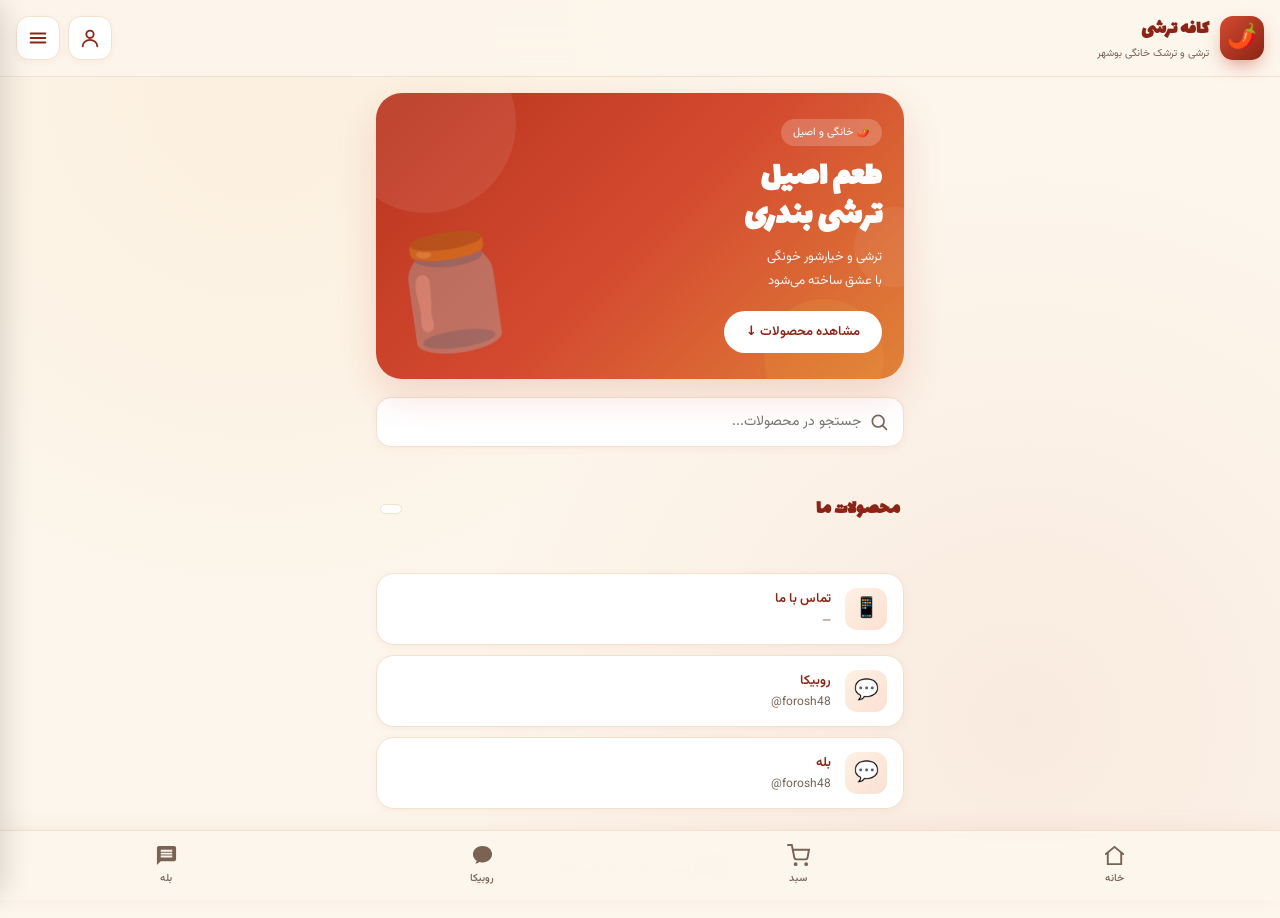
==== commit 7df060a3: "آپدیت index.html — روبیکا و بله" ====
--- a/index.html
+++ b/index.html
@@ -16,7 +16,7 @@
 <header class="app-header">
   <div class="logo">
     <div class="logo-icon">🌶️</div>
-    <div><h1>کافه ترشی</h1><p id="headerTagline">ترشی و ترشک خانگی بوشهر</p></div>
+    <div><h1>کافه ترشی</h1><p id="headerTagline">ترشی و خیارشور خونگی</p></div>
   </div>
   <div style="display:flex;gap:8px;align-items:center">
     <button class="user-btn" id="userBtn" aria-label="حساب کاربری">
@@ -32,7 +32,7 @@
     <div class="hero-content">
       <span class="hero-tag">🌶️ خانگی و اصیل</span>
       <h2>طعم اصیل<br>ترشی بندری</h2>
-      <p>ترشی، خیارشور و لواشک خانگی<br>از قلب بوشهر، برای سفره‌های شما</p>
+      <p>ترشی و خیارشور خونگی<br>با عشق ساخته می‌شود</p>
       <a href="#products" class="hero-cta">مشاهده محصولات ↓</a>
     </div>
     <div class="hero-visual"><span class="hero-jar">🫙</span></div>
@@ -56,28 +56,29 @@
   </section>
   <section class="shop-info">
     <div class="info-card"><div class="info-icon">📱</div><div><h4>تماس با ما</h4><p id="shopPhoneDisplay">—</p></div></div>
-    <div class="info-card"><div class="info-icon">📍</div><div><h4>آدرس</h4><p id="shopAddress">بوشهر</p></div></div>
-    <div class="info-card"><div class="info-icon">🚚</div><div><h4>ارسال</h4><p>پیک در بوشهر — پست سراسر کشور</p></div></div>
+    <div class="info-card"><div class="info-icon">💬</div><div><h4>روبیکا</h4><p>forosh48@</p></div></div>
+    <div class="info-card"><div class="info-icon">💬</div><div><h4>بله</h4><p>forosh48@</p></div></div>
   </section>
-  <footer class="app-footer"><p>🌶️ کافه ترشی — با عشق از بوشهر</p></footer>
+  <footer class="app-footer"><p>🌶️ کافه ترشی — ترشی و خیارشور خونگی</p></footer>
 </main>
 <nav class="bottom-nav">
   <button class="nav-item" id="navHome"><svg viewBox="0 0 24 24" fill="none" stroke="currentColor" stroke-width="2" stroke-linecap="round"><path d="M3 10.5 12 3l9 7.5"/><path d="M5 9.5V21h14V9.5"/></svg><span>خانه</span></button>
   <button class="nav-item" id="navCart"><div class="nav-icon-wrap"><svg viewBox="0 0 24 24" fill="none" stroke="currentColor" stroke-width="2" stroke-linecap="round"><circle cx="9" cy="21" r="1"/><circle cx="20" cy="21" r="1"/><path d="M1 1h4l2.68 13.39a2 2 0 0 0 2 1.61h9.72a2 2 0 0 0 2-1.61L23 6H6"/></svg><span class="nav-badge" id="navBadge">۰</span></div><span>سبد</span></button>
-  <button class="nav-item" id="navWhatsapp"><svg viewBox="0 0 24 24" fill="currentColor"><path d="M17.472 14.382c-.297-.149-1.758-.867-2.03-.967-.273-.099-.471-.148-.67.15-.197.297-.767.966-.94 1.164-.173.199-.347.223-.644.075-.297-.15-1.255-.463-2.39-1.475-.883-.788-1.48-1.761-1.653-2.059-.173-.297-.018-.458.13-.606.134-.133.298-.347.446-.52.149-.174.198-.298.298-.497.099-.198.05-.371-.025-.52-.075-.149-.669-1.612-.916-2.207-.242-.579-.487-.5-.669-.51-.173-.008-.371-.01-.57-.01-.198 0-.52.074-.792.372-.272.297-1.04 1.016-1.04 2.479 0 1.462 1.065 2.875 1.213 3.074.149.198 2.096 3.2 5.077 4.487.709.306 1.262.489 1.694.625.712.227 1.36.195 1.871.118.571-.085 1.758-.719 2.006-1.413.248-.694.248-1.289.173-1.413-.074-.124-.272-.198-.57-.347m-5.421 7.403h-.004a9.87 9.87 0 01-5.031-1.378l-.361-.214-3.741.982.998-3.648-.235-.374a9.86 9.86 0 01-1.51-5.26c.001-5.45 4.436-9.884 9.888-9.884 2.64 0 5.122 1.03 6.988 2.898a9.825 9.825 0 012.893 6.994c-.003 5.45-4.437 9.884-9.885 9.884m8.413-18.297A11.815 11.815 0 0012.05 0C5.495 0 .16 5.335.157 11.892c0 2.096.547 4.142 1.588 5.945L.057 24l6.305-1.654a11.882 11.882 0 005.683 1.448h.005c6.554 0 11.89-5.335 11.893-11.893a11.821 11.821 0 00-3.48-8.413z"/></svg><span>واتساپ</span></button>
-  <button class="nav-item" id="navInstagram"><svg viewBox="0 0 24 24" fill="none" stroke="currentColor" stroke-width="2" stroke-linecap="round"><rect x="2" y="2" width="20" height="20" rx="5"/><circle cx="12" cy="12" r="4"/><circle cx="17.5" cy="6.5" r="1" fill="currentColor"/></svg><span>اینستاگرام</span></button>
+  <button class="nav-item" id="navRubika"><svg viewBox="0 0 24 24" fill="currentColor"><path d="M12 2C6.48 2 2 5.92 2 10.75c0 2.7 1.5 5.1 3.86 6.7-.1.67-.4 1.75-1.13 2.68-.15.2 0 .48.24.43 1.72-.35 3.02-1.16 3.77-1.75.99.26 2.1.4 3.26.4 5.52 0 10-3.92 10-8.75S17.52 2 12 2z"/></svg><span>روبیکا</span></button>
+  <button class="nav-item" id="navBale"><svg viewBox="0 0 24 24" fill="currentColor"><path d="M20 2H4c-1.1 0-2 .9-2 2v18l4-4h14c1.1 0 2-.9 2-2V4c0-1.1-.9-2-2-2zm-2 12H6v-2h12v2zm0-3H6V9h12v2zm0-3H6V6h12v2z"/></svg><span>بله</span></button>
 </nav>
 <div class="drawer-overlay" id="drawerOverlay"></div>
 <aside class="drawer" id="drawer">
   <div class="drawer-header">
     <div class="logo-icon">🌶️</div>
-    <div class="drawer-brand"><h2>کافه ترشی</h2><p>ترشی و ترشک خانگی بوشهر</p></div>
+    <div class="drawer-brand"><h2>کافه ترشی</h2><p>ترشی و خیارشور خونگی</p></div>
     <button class="icon-close" id="closeDrawer"><svg viewBox="0 0 24 24" fill="none" stroke="currentColor" stroke-width="2.2" stroke-linecap="round"><path d="M18 6L6 18M6 6l12 12"/></svg></button>
   </div>
   <div class="drawer-section"><h3 class="drawer-title">دسته‌بندی محصولات</h3><div class="drawer-cats" id="drawerCats"></div></div>
   <div class="drawer-section">
     <h3 class="drawer-title">ارتباط با ما</h3>
-    <button class="drawer-item" id="drawerWhatsapp"><svg viewBox="0 0 24 24" fill="currentColor"><path d="M17.472 14.382c-.297-.149-1.758-.867-2.03-.967-.273-.099-.471-.148-.67.15-.197.297-.767.966-.94 1.164-.173.199-.347.223-.644.075-.297-.15-1.255-.463-2.39-1.475-.883-.788-1.48-1.761-1.653-2.059-.173-.297-.018-.458.13-.606.134-.133.298-.347.446-.52.149-.174.198-.298.298-.497.099-.198.05-.371-.025-.52-.075-.149-.669-1.612-.916-2.207-.242-.579-.487-.5-.669-.51-.173-.008-.371-.01-.57-.01-.198 0-.52.074-.792.372-.272.297-1.04 1.016-1.04 2.479 0 1.462 1.065 2.875 1.213 3.074.149.198 2.096 3.2 5.077 4.487.709.306 1.262.489 1.694.625.712.227 1.36.195 1.871.118.571-.085 1.758-.719 2.006-1.413.248-.694.248-1.289.173-1.413-.074-.124-.272-.198-.57-.347m-5.421 7.403h-.004a9.87 9.87 0 01-5.031-1.378l-.361-.214-3.741.982.998-3.648-.235-.374a9.86 9.86 0 01-1.51-5.26c.001-5.45 4.436-9.884 9.888-9.884 2.64 0 5.122 1.03 6.988 2.898a9.825 9.825 0 012.893 6.994c-.003 5.45-4.437 9.884-9.885 9.884m8.413-18.297A11.815 11.815 0 0012.05 0C5.495 0 .16 5.335.157 11.892c0 2.096.547 4.142 1.588 5.945L.057 24l6.305-1.654a11.882 11.882 0 005.683 1.448h.005c6.554 0 11.89-5.335 11.893-11.893a11.821 11.821 0 00-3.48-8.413z"/></svg><span>واتساپ</span></button>
+    <button class="drawer-item" id="drawerRubika"><svg viewBox="0 0 24 24" fill="currentColor"><path d="M12 2C6.48 2 2 5.92 2 10.75c0 2.7 1.5 5.1 3.86 6.7-.1.67-.4 1.75-1.13 2.68-.15.2 0 .48.24.43 1.72-.35 3.02-1.16 3.77-1.75.99.26 2.1.4 3.26.4 5.52 0 10-3.92 10-8.75S17.52 2 12 2z"/></svg><span>روبیکا</span></button>
+    <button class="drawer-item" id="drawerBale"><svg viewBox="0 0 24 24" fill="currentColor"><path d="M20 2H4c-1.1 0-2 .9-2 2v18l4-4h14c1.1 0 2-.9 2-2V4c0-1.1-.9-2-2-2zm-2 12H6v-2h12v2zm0-3H6V9h12v2zm0-3H6V6h12v2z"/></svg><span>بله</span></button>
     <button class="drawer-item" id="drawerInstagram"><svg viewBox="0 0 24 24" fill="none" stroke="currentColor" stroke-width="2" stroke-linecap="round"><rect x="2" y="2" width="20" height="20" rx="5"/><circle cx="12" cy="12" r="4"/><circle cx="17.5" cy="6.5" r="1" fill="currentColor"/></svg><span>اینستاگرام</span></button>
     <button class="drawer-item" id="drawerPhone"><svg viewBox="0 0 24 24" fill="none" stroke="currentColor" stroke-width="2" stroke-linecap="round"><path d="M22 16.92v3a2 2 0 0 1-2.18 2 19.79 19.79 0 0 1-8.63-3.07 19.5 19.5 0 0 1-6-6 19.79 19.79 0 0 1-3.07-8.67A2 2 0 0 1 4.11 2h3a2 2 0 0 1 2 1.72c.13.96.36 1.9.7 2.81a2 2 0 0 1-.45 2.11L8.09 9.91a16 16 0 0 0 6 6l1.27-1.27a2 2 0 0 1 2.11-.45c.91.34 1.85.57 2.81.7A2 2 0 0 1 22 16.92z"/></svg><span>تماس تلفنی</span></button>
   </div>
@@ -86,11 +87,11 @@
     <div class="drawer-about">
       <div class="about-icon">🌶️</div>
       <p class="about-title"><strong>کافه ترشی</strong></p>
-      <p class="about-text">ترشی، خیارشور و لواشک خانگی اصیل بوشهری، با مواد اولیه تازه و دستور خانوادگی. بدون مواد نگهدارنده، با عشق و سلیقه ساخته می‌شود.</p>
+      <p class="about-text">ترشی و خیارشور خونگی، با مواد اولیه تازه. بدون مواد نگهدارنده، با عشق ساخته می‌شود.</p>
       <div class="about-features"><span>🏠 خانگی</span><span>🌿 طبیعی</span><span>❤️ با عشق</span></div>
     </div>
   </div>
-  <div class="drawer-footer"><p>🌶️ با عشق از بوشهر</p><p class="drawer-version">نسخه ۱.۰</p></div>
+  <div class="drawer-footer"><p>🌶️ کافه ترشی</p><p class="drawer-version">نسخه ۱.۰</p></div>
 </aside>
 <div class="sheet-overlay" id="productSheet"><div class="sheet" id="productSheetContent"></div></div>
 <div class="sheet-overlay" id="cartSheet">
@@ -100,13 +101,9 @@
     <div class="cart-body" id="cartBody"></div>
     <div class="cart-footer" id="cartFooter">
       <div class="cart-total-row"><span>جمع کل:</span><strong id="cartTotal">۰ تومان</strong></div>
-      <button class="checkout-alt" id="checkoutApiBtn">
-        <svg viewBox="0 0 24 24" fill="none" stroke="currentColor" stroke-width="2" stroke-linecap="round" stroke-linejoin="round"><path d="M20 6L9 17l-5-5"/></svg>
-        ثبت سفارش در سیستم
-      </button>
       <button class="checkout-btn" id="checkoutBtn">
-        <svg viewBox="0 0 24 24" fill="currentColor"><path d="M17.472 14.382c-.297-.149-1.758-.867-2.03-.967-.273-.099-.471-.148-.67.15-.197.297-.767.966-.94 1.164-.173.199-.347.223-.644.075-.297-.15-1.255-.463-2.39-1.475-.883-.788-1.48-1.761-1.653-2.059-.173-.297-.018-.458.13-.606.134-.133.298-.347.446-.52.149-.174.198-.298.298-.497.099-.198.05-.371-.025-.52-.075-.149-.669-1.612-.916-2.207-.242-.579-.487-.5-.669-.51-.173-.008-.371-.01-.57-.01-.198 0-.52.074-.792.372-.272.297-1.04 1.016-1.04 2.479 0 1.462 1.065 2.875 1.213 3.074.149.198 2.096 3.2 5.077 4.487.709.306 1.262.489 1.694.625.712.227 1.36.195 1.871.118.571-.085 1.758-.719 2.006-1.413.248-.694.248-1.289.173-1.413-.074-.124-.272-.198-.57-.347m-5.421 7.403h-.004a9.87 9.87 0 01-5.031-1.378l-.361-.214-3.741.982.998-3.648-.235-.374a9.86 9.86 0 01-1.51-5.26c.001-5.45 4.436-9.884 9.888-9.884 2.64 0 5.122 1.03 6.988 2.898a9.825 9.825 0 012.893 6.994c-.003 5.45-4.437 9.884-9.885 9.884m8.413-18.297A11.815 11.815 0 0012.05 0C5.495 0 .16 5.335.157 11.892c0 2.096.547 4.142 1.588 5.945L.057 24l6.305-1.654a11.882 11.882 0 005.683 1.448h.005c6.554 0 11.89-5.335 11.893-11.893a11.821 11.821 0 00-3.48-8.413z"/></svg>
-        ثبت سفارش در واتساپ
+        <svg viewBox="0 0 24 24" fill="currentColor"><path d="M12 2C6.48 2 2 5.92 2 10.75c0 2.7 1.5 5.1 3.86 6.7-.1.67-.4 1.75-1.13 2.68-.15.2 0 .48.24.43 1.72-.35 3.02-1.16 3.77-1.75.99.26 2.1.4 3.26.4 5.52 0 10-3.92 10-8.75S17.52 2 12 2z"/></svg>
+        ارسال سفارش در روبیکا
       </button>
     </div>
   </div>
--- a/auth.css
+++ b/auth.css
@@ -0,0 +1,55 @@
+/* پنل مشتری و ثبت‌نام */
+.user-btn{width:44px;height:44px;flex-shrink:0;border-radius:13px;background:var(--card);border:1px solid var(--border);display:grid;place-items:center;cursor:pointer;color:var(--primary-dark);box-shadow:var(--shadow-sm);position:relative}
+.user-btn svg{width:22px;height:22px}
+.user-btn.logged{background:linear-gradient(135deg,#4a7c59,#2e7d32);color:#fff;border-color:transparent}
+.user-btn .dot{position:absolute;top:-2px;left:-2px;width:12px;height:12px;border-radius:50%;background:#16a34a;border:2px solid var(--bg);display:none}
+.user-btn.logged .dot{display:block}
+
+.auth-tabs{display:flex;gap:6px;padding:6px;background:var(--card);border:1px solid var(--border);border-radius:14px;margin:6px 20px 14px}
+.auth-tab{flex:1;padding:10px;background:transparent;border:none;border-radius:10px;font-family:inherit;font-size:13px;font-weight:600;color:var(--text-soft);cursor:pointer}
+.auth-tab.active{background:var(--primary);color:#fff}
+.auth-form{padding:0 20px 20px}
+.auth-form .f{margin-bottom:12px}
+.auth-form label{display:block;font-size:12px;font-weight:600;margin-bottom:5px}
+.auth-form input{width:100%;padding:13px 14px;border:1.5px solid var(--border);border-radius:12px;font-family:inherit;font-size:14px;background:var(--bg);outline:none;direction:ltr;text-align:left}
+.auth-form input:focus{border-color:var(--primary);background:#fff}
+.auth-form button{width:100%;padding:14px;border:none;border-radius:13px;background:var(--primary);color:#fff;font-family:inherit;font-size:14px;font-weight:700;cursor:pointer;margin-top:6px}
+.auth-form button:disabled{opacity:.5}
+.auth-form .err{background:#fdecec;color:#dc2626;border-radius:10px;padding:10px 12px;font-size:12.5px;line-height:1.7;margin-bottom:10px;display:none}
+.auth-form .err.show{display:block}
+.auth-form .swap{text-align:center;font-size:12.5px;color:var(--text-soft);margin-top:14px}
+.auth-form .swap a{color:var(--primary);font-weight:700;cursor:pointer;text-decoration:underline}
+
+.profile{padding:0 0 20px}
+.profile-head{padding:18px 20px;text-align:center;border-bottom:1px dashed var(--border);margin-bottom:14px}
+.profile-avatar{width:70px;height:70px;border-radius:50%;background:linear-gradient(135deg,#4a7c59,#2e7d32);display:grid;place-items:center;color:#fff;font-size:28px;font-weight:700;margin:0 auto 10px;box-shadow:0 8px 20px -6px rgba(46,125,50,.5)}
+.profile-name{font-family:'Lalezar','Vazirmatn',sans-serif;font-size:20px;color:var(--primary-dark);margin-bottom:4px}
+.profile-phone{font-size:13px;color:var(--text-soft);direction:ltr}
+.profile-stats{display:grid;grid-template-columns:1fr 1fr;gap:10px;padding:0 20px;margin-bottom:16px}
+.profile-stat{background:var(--card);border:1px solid var(--border);border-radius:14px;padding:14px;text-align:center}
+.profile-stat .num{font-family:'Lalezar',sans-serif;font-size:22px;color:var(--primary);display:block;margin-bottom:4px}
+.profile-stat .lbl{font-size:11px;color:var(--text-soft)}
+.profile-actions{padding:0 20px;display:flex;flex-direction:column;gap:8px}
+.paction-btn{display:flex;align-items:center;gap:12px;padding:14px 16px;background:var(--card);border:1.5px solid var(--border);border-radius:14px;font-family:inherit;font-size:13.5px;font-weight:600;color:var(--text);cursor:pointer;text-align:right}
+.paction-btn svg{width:20px;height:20px;color:var(--primary);flex-shrink:0}
+.paction-btn.logout{color:#dc2626;border-color:#fecaca;background:#fef2f2}
+.paction-btn.logout svg{color:#dc2626}
+
+.orders-list{padding:14px 20px}
+.order-card{background:var(--card);border:1px solid var(--border);border-radius:14px;padding:14px;margin-bottom:10px}
+.order-head{display:flex;justify-content:space-between;align-items:center;margin-bottom:10px;padding-bottom:10px;border-bottom:1px dashed var(--border)}
+.order-id{font-size:12px;color:var(--text-soft);font-weight:600}
+.order-date{font-size:11px;color:var(--text-soft)}
+.order-status{padding:3px 10px;border-radius:99px;font-size:10.5px;font-weight:700}
+.order-status.pending{background:#fef3c7;color:#92400e}
+.order-status.confirmed{background:#dbeafe;color:#1e40af}
+.order-status.sent{background:#e0e7ff;color:#3730a3}
+.order-status.delivered{background:#d1fae5;color:#065f46}
+.order-items{font-size:12.5px;line-height:1.9;color:var(--text);margin-bottom:8px}
+.order-total{font-size:14px;font-weight:800;color:var(--primary-dark);text-align:left}
+.orders-empty{text-align:center;padding:40px 20px;color:var(--text-soft)}
+.orders-empty-icon{font-size:52px;opacity:.5;margin-bottom:12px}
+
+.checkout-alt{width:100%;height:50px;border-radius:14px;border:1.5px solid var(--primary);background:#fff;color:var(--primary);font-family:inherit;font-size:14px;font-weight:700;cursor:pointer;display:flex;align-items:center;justify-content:center;gap:8px;margin-bottom:10px}
+.checkout-alt svg{width:20px;height:20px}
+.checkout-alt:disabled{opacity:.5}
